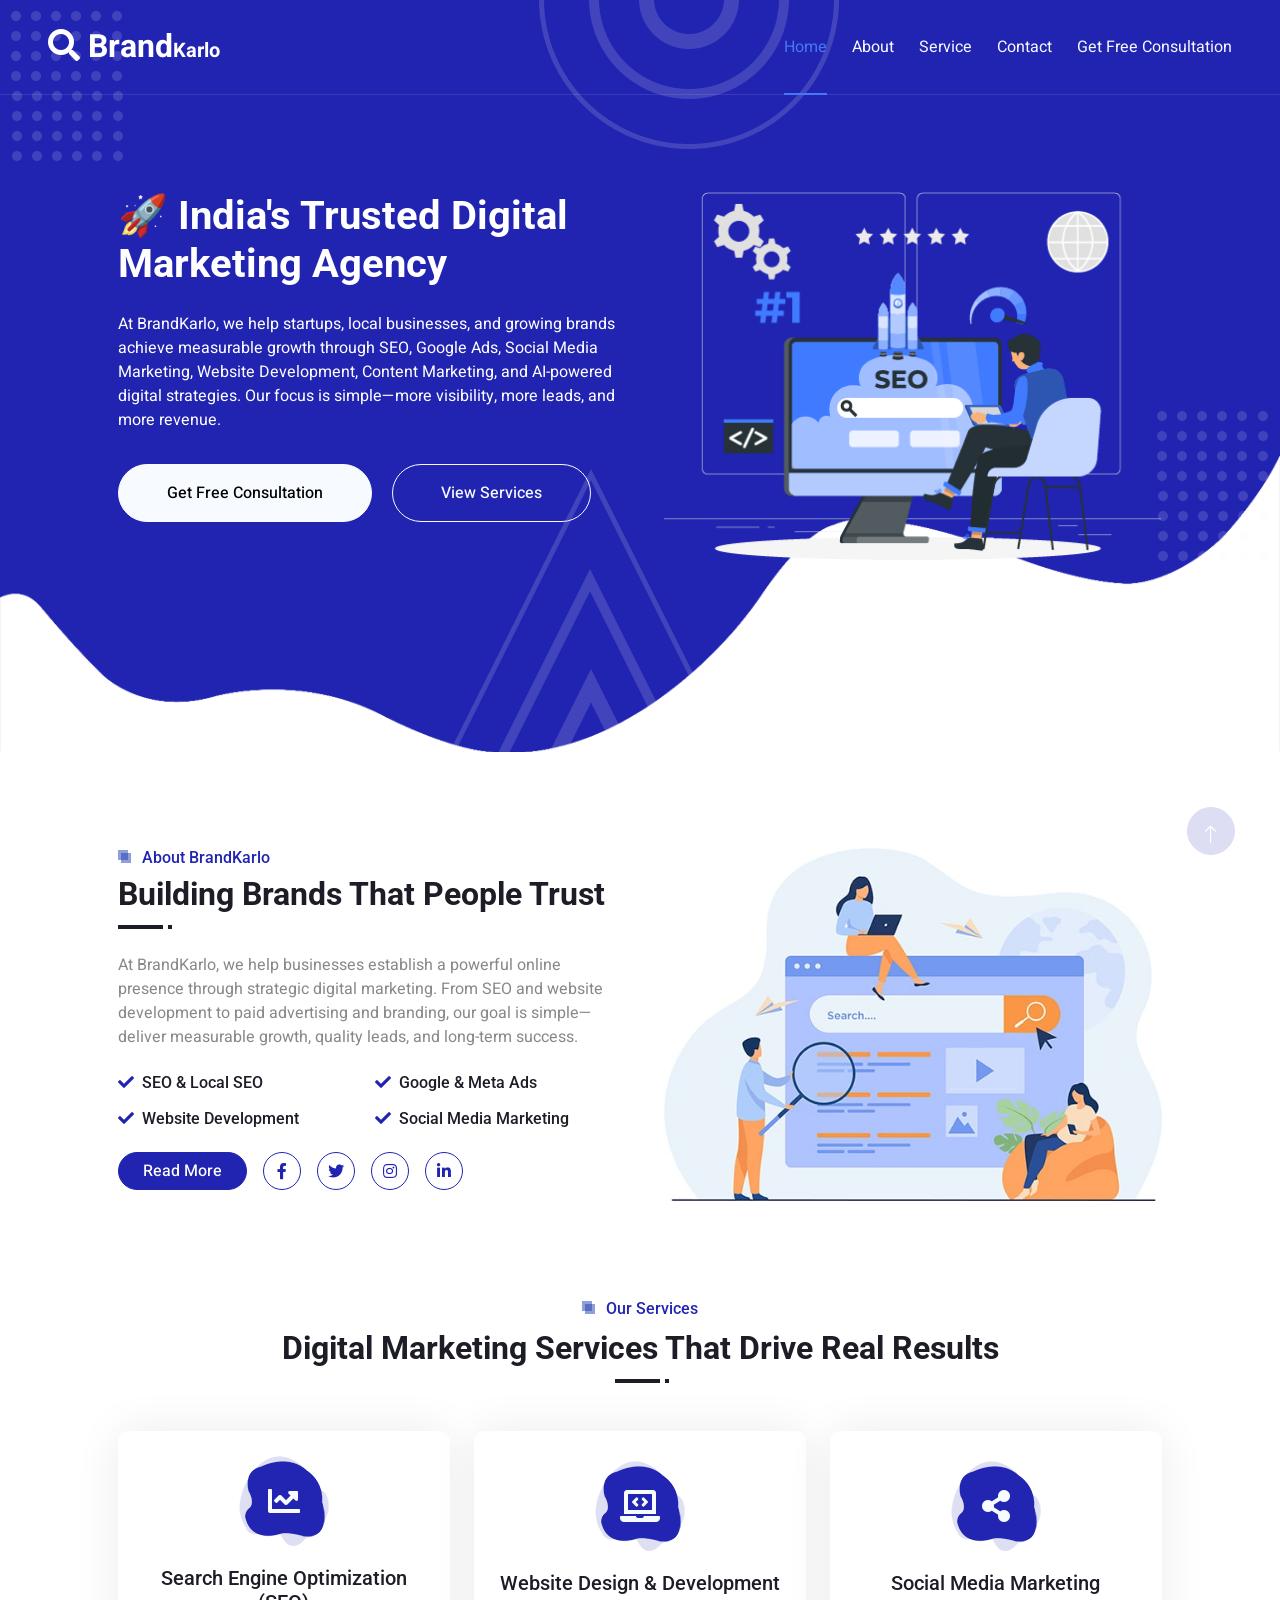
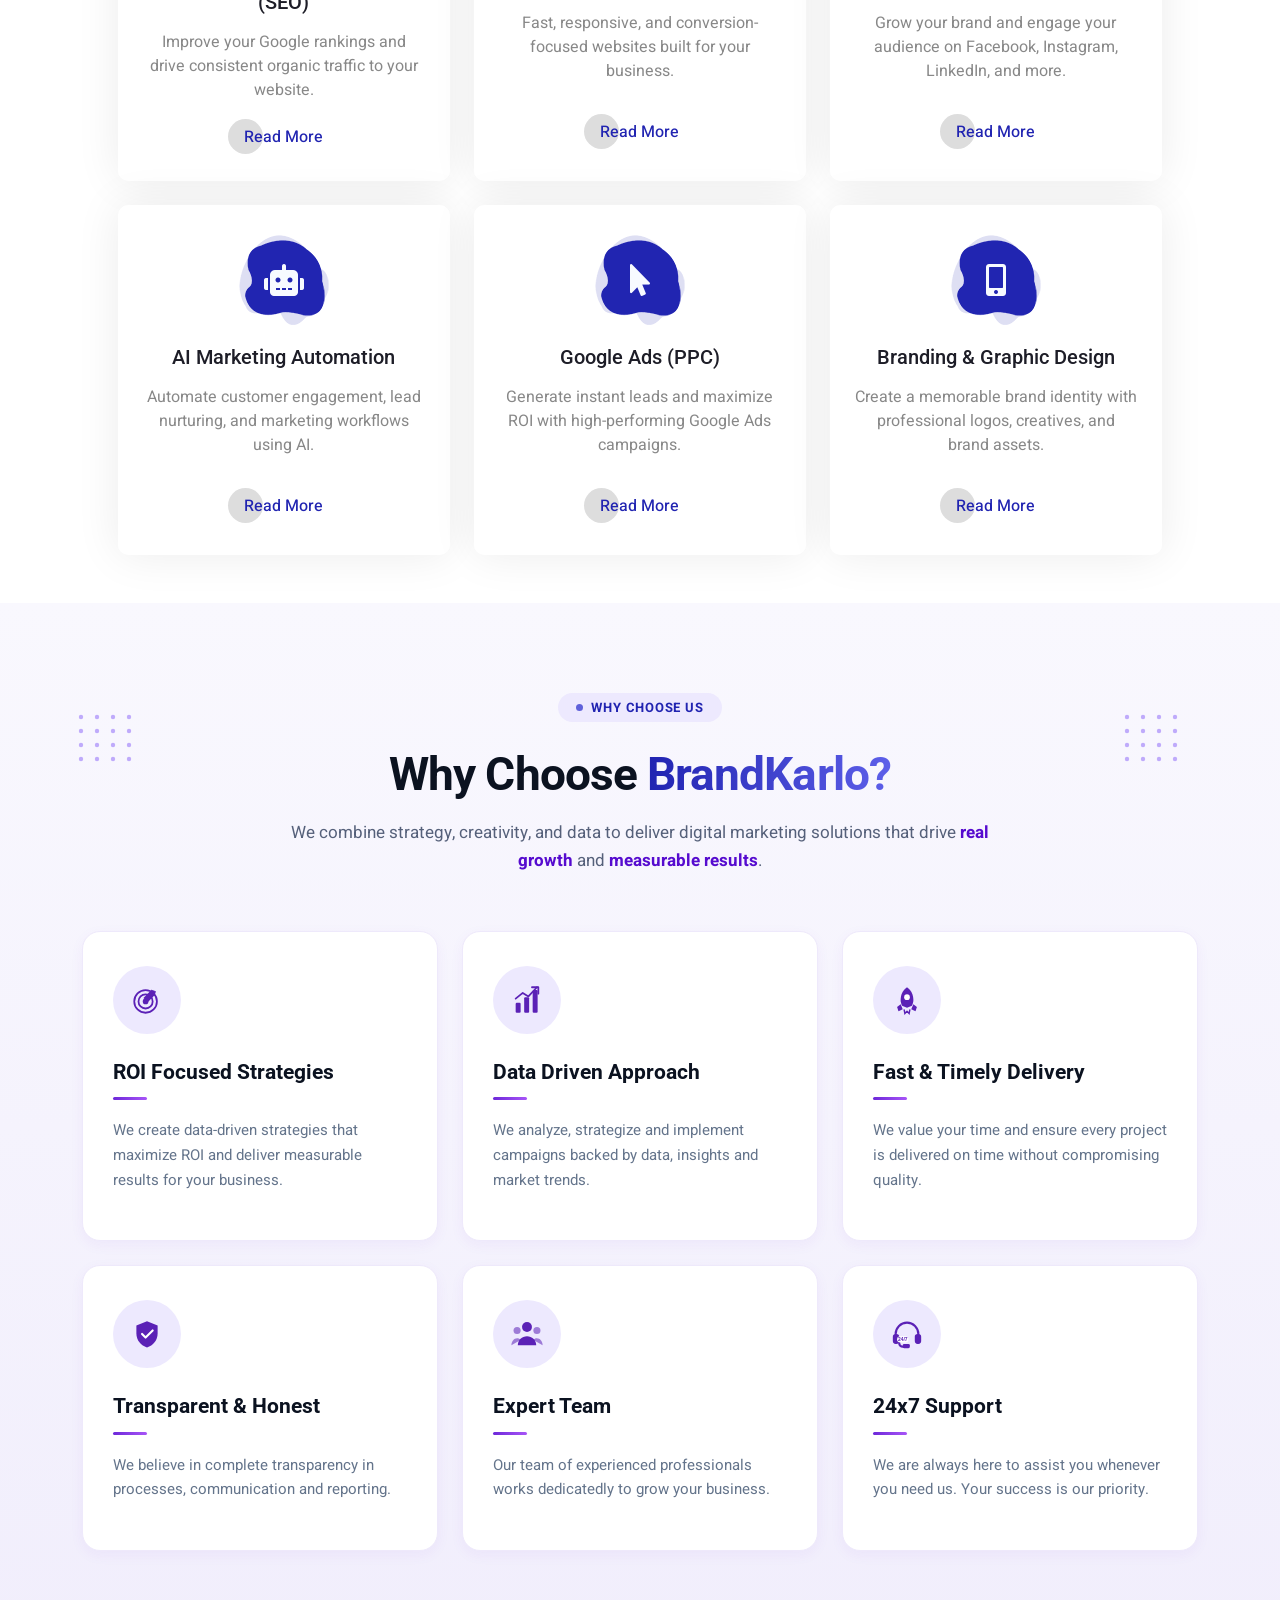
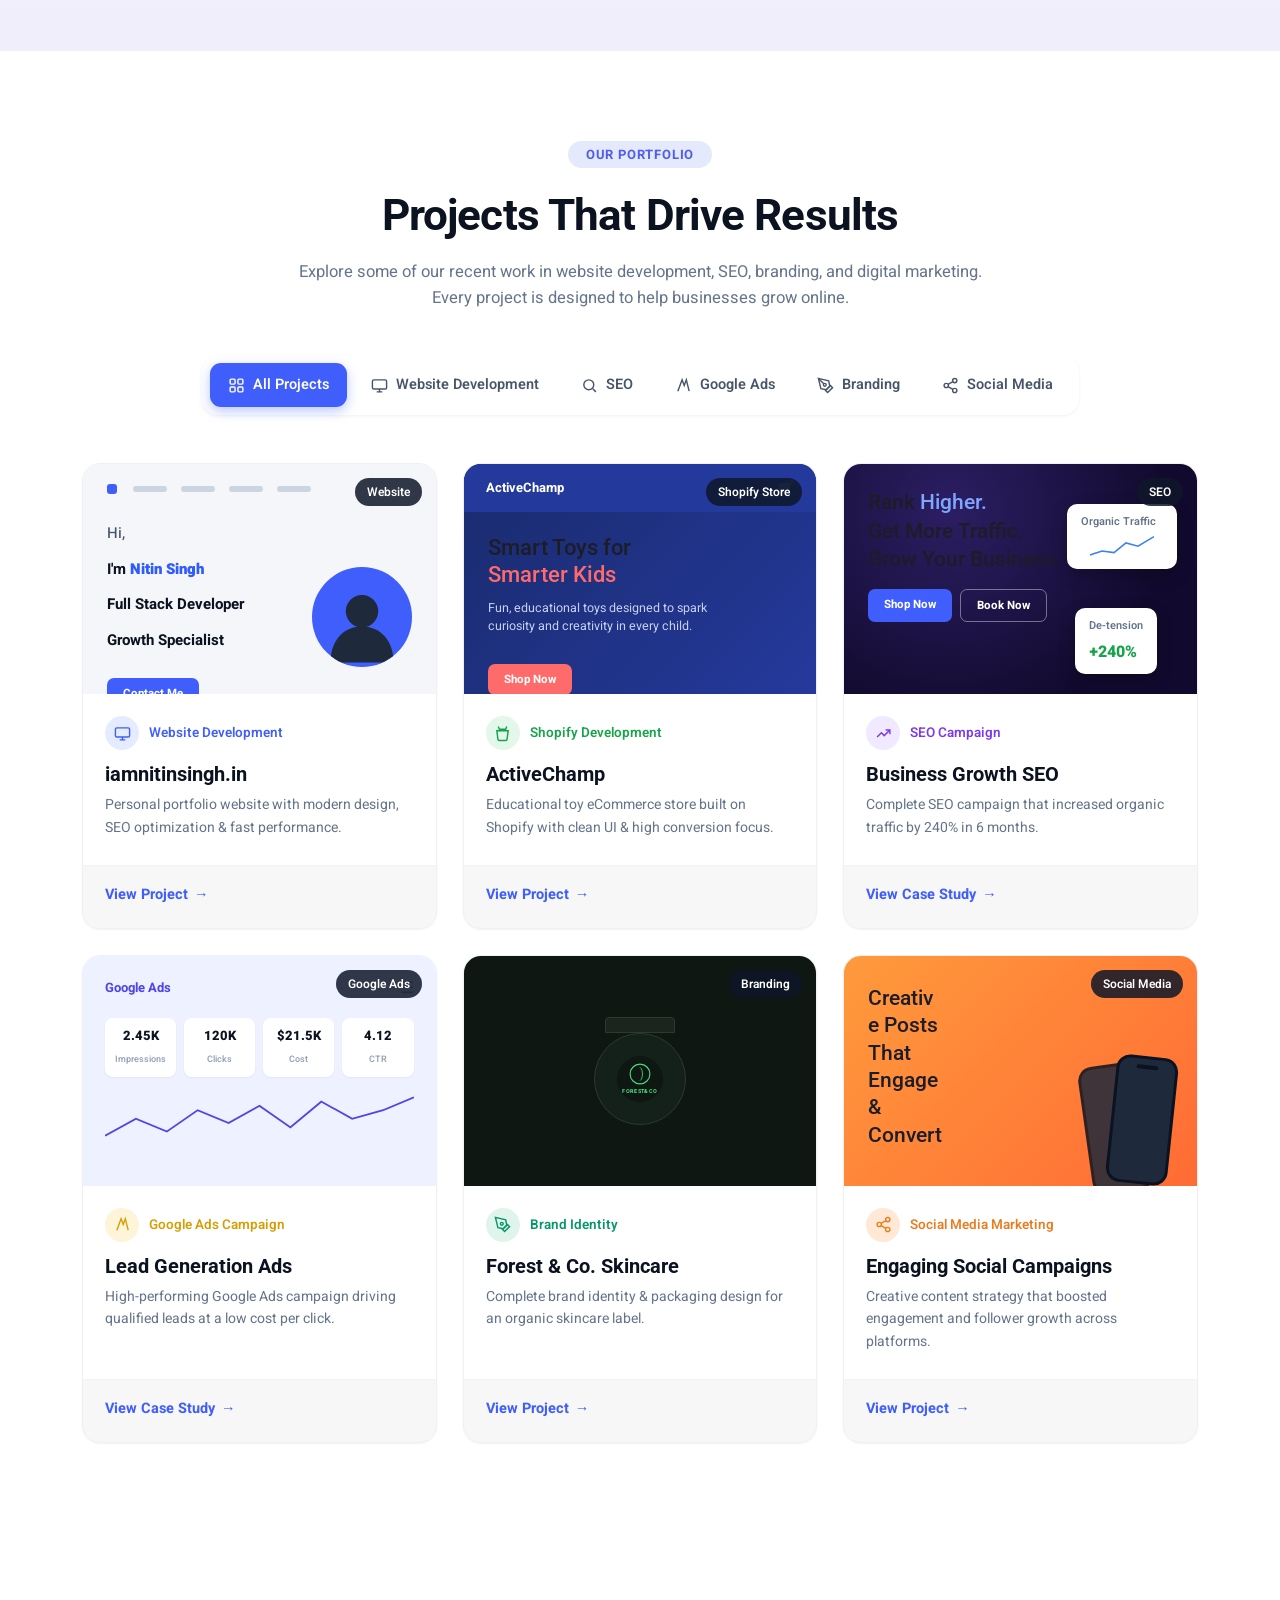
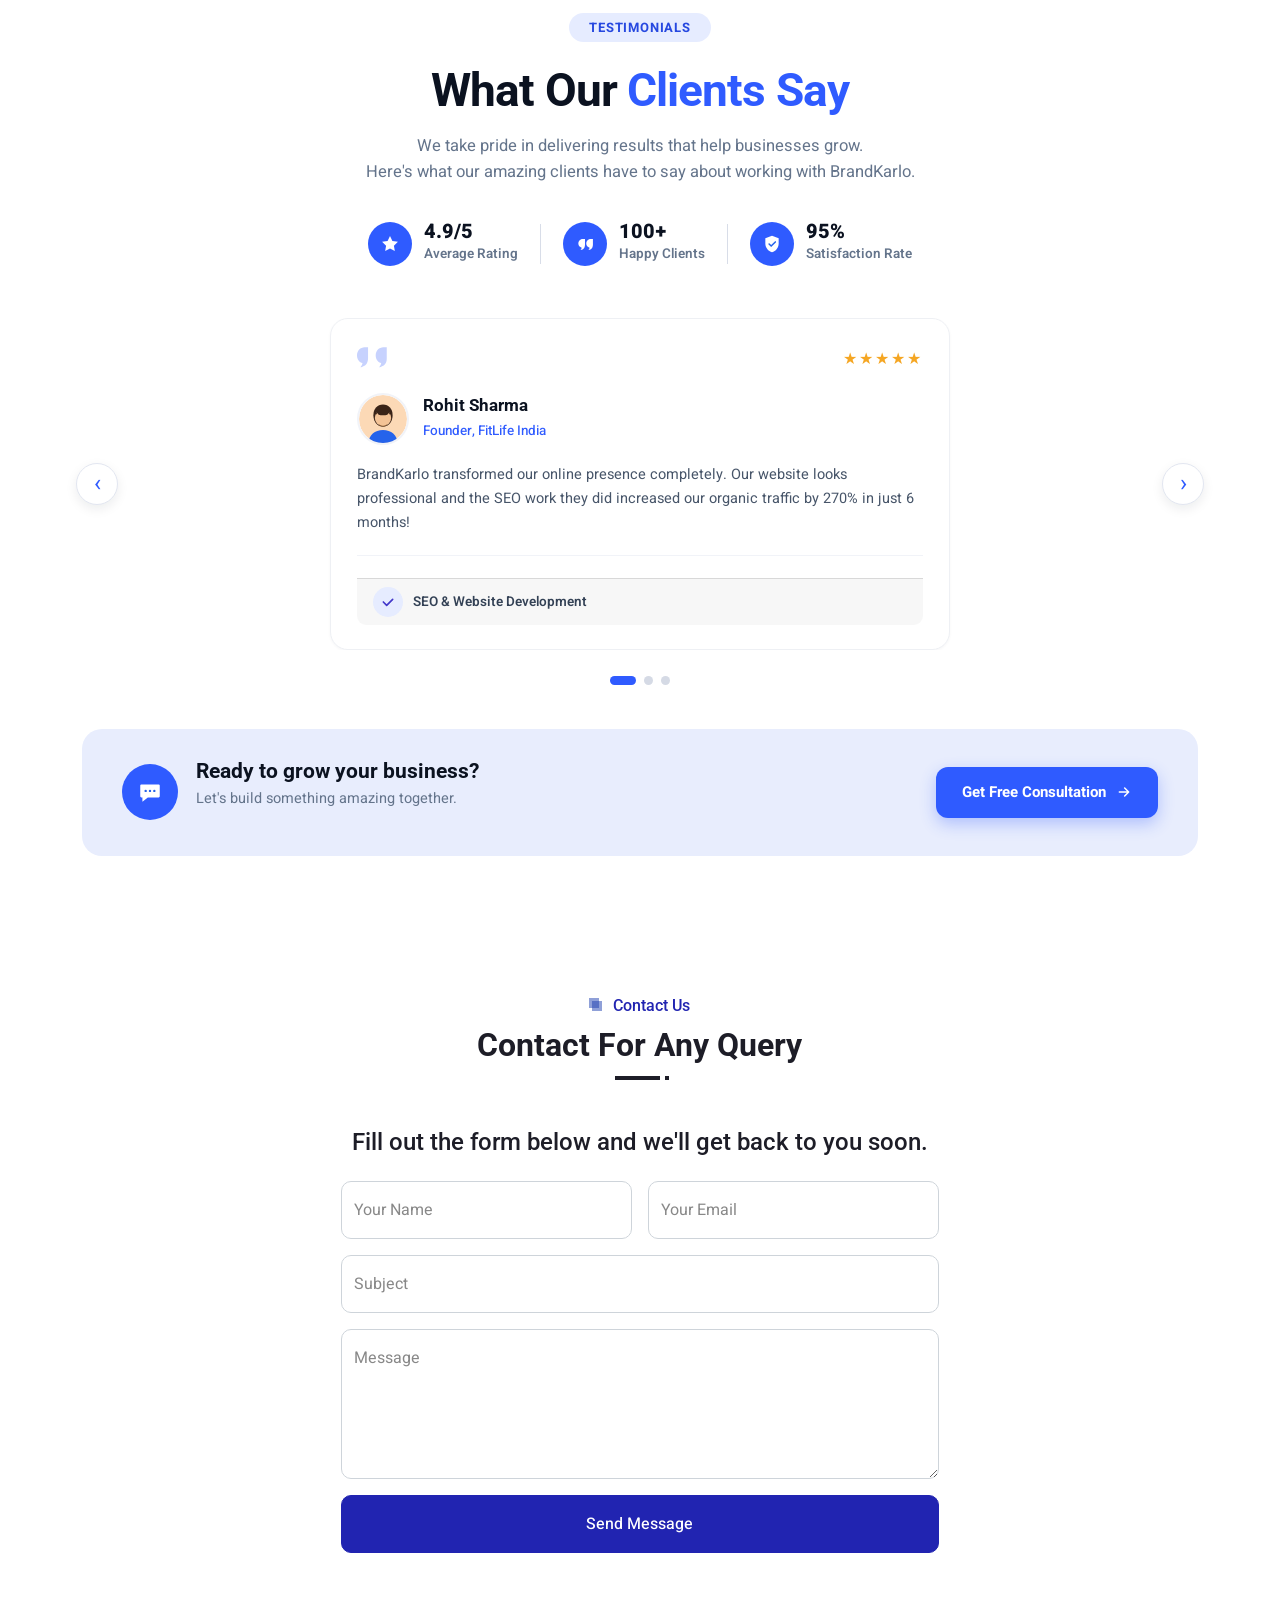
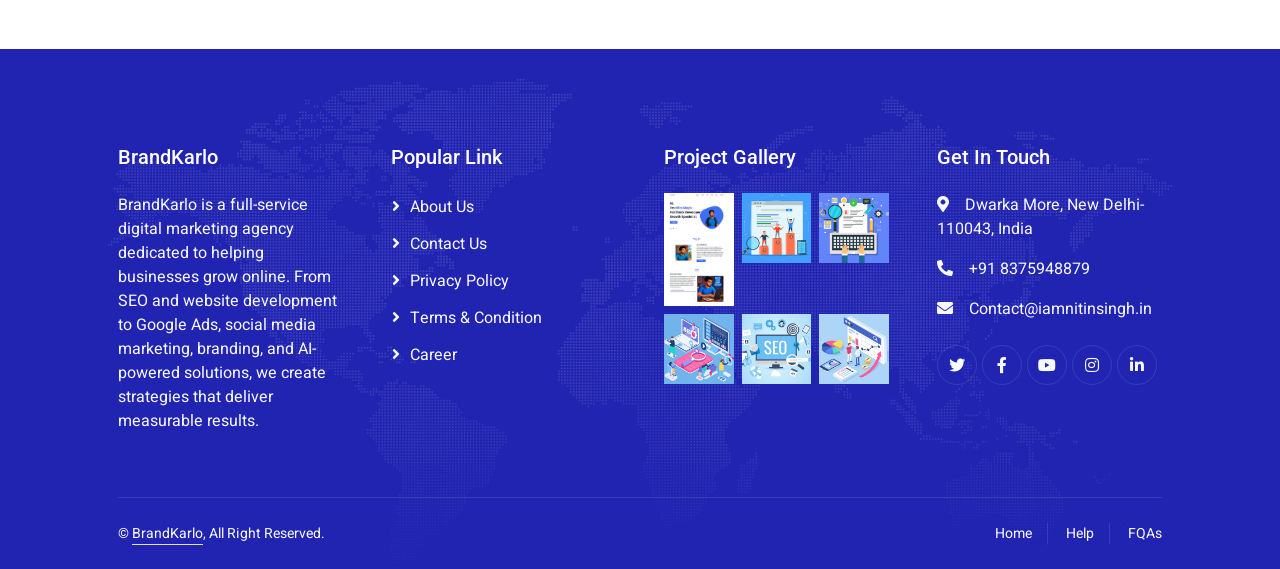
==== index.html @ 97c5e091 "seo or bugs fix" ====
<!DOCTYPE html>
<html lang="en">

<head>
    <meta charset="utf-8">
    <title>BrandKarlo | Digital Marketing Agency in India – SEO, Ads & Web Design</title>
    <meta content="width=device-width, initial-scale=1.0" name="viewport">
    <meta name="keywords" content="digital marketing agency India, SEO services, Google Ads agency, social media marketing, website development, BrandKarlo">
    <meta name="description" content="BrandKarlo is India's trusted digital marketing agency helping startups & brands grow with SEO, Google Ads, social media marketing, web development and AI-driven strategies.">
    <meta name="robots" content="index, follow">
    <meta name="author" content="BrandKarlo">
    <link rel="canonical" href="https://brandkarlo.vercel.app/">

    <!-- Open Graph / Facebook -->
    <meta property="og:type" content="website">
    <meta property="og:url" content="https://brandkarlo.vercel.app/">
    <meta property="og:title" content="BrandKarlo | Digital Marketing Agency in India – SEO, Ads & Web Design">
    <meta property="og:description" content="BrandKarlo is India's trusted digital marketing agency helping startups & brands grow with SEO, Google Ads, social media marketing, web development and AI-driven strategies.">
    <meta property="og:image" content="https://brandkarlo.vercel.app/img/hero.png">
    <meta property="og:site_name" content="BrandKarlo">

    <!-- Twitter -->
    <meta name="twitter:card" content="summary_large_image">
    <meta name="twitter:url" content="https://brandkarlo.vercel.app/">
    <meta name="twitter:title" content="BrandKarlo | Digital Marketing Agency in India – SEO, Ads & Web Design">
    <meta name="twitter:description" content="BrandKarlo is India's trusted digital marketing agency helping startups & brands grow with SEO, Google Ads, social media marketing, web development and AI-driven strategies.">
    <meta name="twitter:image" content="https://brandkarlo.vercel.app/img/hero.png">

    <!-- Favicon -->
    <link href="img/favicon.ico" rel="icon">

    <!-- Google Web Fonts -->
    <link rel="preconnect" href="https://fonts.googleapis.com">
    <link rel="preconnect" href="https://fonts.gstatic.com" crossorigin>
    <link href="https://fonts.googleapis.com/css2?family=Heebo:wght@400;500&family=Roboto:wght@400;500;700&display=swap" rel="stylesheet"> 

    <!-- Icon Font Stylesheet -->
    <link href="https://cdnjs.cloudflare.com/ajax/libs/font-awesome/5.10.0/css/all.min.css" rel="stylesheet">
    <link href="https://cdn.jsdelivr.net/npm/bootstrap-icons@1.4.1/font/bootstrap-icons.css" rel="stylesheet">

    <!-- Libraries Stylesheet -->
    <link href="lib/animate/animate.min.css" rel="stylesheet">

    <!-- Customized Bootstrap Stylesheet -->
    <link href="css/bootstrap.min.css" rel="stylesheet">

    <!-- Template Stylesheet -->
    <link href="css/style.css" rel="stylesheet">

    <!-- Structured Data -->
    <script type="application/ld+json">
    {
      "@context": "https://schema.org",
      "@type": "MarketingAgency",
      "name": "BrandKarlo",
      "url": "https://brandkarlo.vercel.app/",
      "image": "https://brandkarlo.vercel.app/img/hero.png",
      "description": "BrandKarlo is India's trusted digital marketing agency helping startups, local businesses and growing brands achieve measurable growth through SEO, Google Ads, social media marketing and website development.",
      "address": {
        "@type": "PostalAddress",
        "streetAddress": "Dwarka More",
        "addressLocality": "New Delhi",
        "postalCode": "110043",
        "addressCountry": "IN"
      },
      "telephone": "+91-8375948879",
      "email": "Contact@iamnitinsingh.in",
      "sameAs": []
    }
    </script>
</head>

<body>
    <div class="container-fluid bg-white p-0">
        <!-- Spinner Start -->
        <div id="spinner" class="show bg-white position-fixed translate-middle w-100 vh-100 top-50 start-50 d-flex align-items-center justify-content-center">
            <div class="spinner-grow text-primary" style="width: 3rem; height: 3rem;" role="status">
                <span class="sr-only">Loading...</span>
            </div>
        </div>
        <!-- Spinner End -->


        <!-- Navbar & Hero Start -->
        <div class="container-fluid position-relative p-0">
            <nav class="navbar navbar-expand-lg navbar-light px-4 px-lg-5 py-3 py-lg-0">
                <a href="index.html" class="navbar-brand p-0">
                    <p class="navbar-logo m-0"><i class="fa fa-search me-2" aria-hidden="true"></i>Brand<span class="fs-5">Karlo</span></p>
                    <!-- <img src="img/logo.png" alt="Logo"> -->
                </a>
                <button class="navbar-toggler" type="button" data-bs-toggle="collapse" data-bs-target="#navbarCollapse">
                    <span class="fa fa-bars"></span>
                </button>
                <div class="collapse navbar-collapse" id="navbarCollapse">
                    <div class="navbar-nav ms-auto py-0">
                        <a href="index.html" class="nav-item nav-link active">Home</a>
                        <a href="about.html" class="nav-item nav-link">About</a>
                        <a href="service.html" class="nav-item nav-link">Service</a>
                        <!-- <a href="project.html" class="nav-item nav-link">Project</a> -->
                        <a href="contact.html" class="nav-item nav-link">Contact</a>
                        <a href="Get-Free-Consultation.html" class="nav-item nav-link">Get Free Consultation</a>
                    </div>
                    </div>
            </nav>

            <div class="container-fluid py-5 bg-primary hero-header mb-5">
                <div class="container my-5 py-5 px-lg-5">
                    <div class="row g-5 py-5">
                        <div class="col-lg-6 text-center text-lg-start">
                            <h1 class="text-white mb-4 animated zoomIn">🚀 India's Trusted Digital Marketing Agency</h1>
                            <p class="text-white pb-3 animated zoomIn">At BrandKarlo, we help startups, local businesses, and growing brands achieve measurable growth through SEO, Google Ads, Social Media Marketing, Website Development, Content Marketing, and AI-powered digital strategies. Our focus is simple—more visibility, more leads, and more revenue.</p>
                            <a href="/Get-Free-Consultation.html" class="btn btn-light py-sm-3 px-sm-5 rounded-pill me-3 animated slideInLeft">Get Free Consultation</a>
                            <a href="service.html" class="btn btn-outline-light py-sm-3 px-sm-5 rounded-pill animated slideInRight">View Services</a>
                        </div>
                        <div class="col-lg-6 text-center text-lg-start">
                            <img class="img-fluid" src="img/hero.png" alt="BrandKarlo digital marketing dashboard illustration">
                        </div>
                    </div>
                </div>
            </div>
        </div>
        <!-- Navbar & Hero End -->


        <!-- About Start -->
        <div class="container-fluid py-5">
            <div class="container px-lg-5">
                <div class="row g-5">
                    <div class="col-lg-6 wow fadeInUp" data-wow-delay="0.1s">
                        <div class="section-title position-relative mb-4 pb-2">
                            <h6 class="position-relative text-primary ps-4">About BrandKarlo</h6>
                            <h2 class="mt-2">Building Brands That People Trust</h2>
                        </div>
                        <p class="mb-4">At BrandKarlo, we help businesses establish a powerful online presence through strategic digital marketing. From SEO and website development to paid advertising and branding, our goal is simple—deliver measurable growth, quality leads, and long-term success.</p>
                        <div class="row g-3">
                            <div class="col-sm-6">
                                <h6 class="mb-3"><i class="fa fa-check text-primary me-2"></i>SEO & Local SEO</h6>
                                <h6 class="mb-0"><i class="fa fa-check text-primary me-2"></i>Website Development</h6>
                            </div>
                            <div class="col-sm-6">
                                <h6 class="mb-3"><i class="fa fa-check text-primary me-2"></i>Google & Meta Ads</h6>
                                <h6 class="mb-0"><i class="fa fa-check text-primary me-2"></i>Social Media Marketing</h6>
                            </div>
                        </div>
                        <div class="d-flex align-items-center mt-4">
                            <a class="btn btn-primary rounded-pill px-4 me-3" href="./about.html">Read More</a>
                            <a class="btn btn-outline-primary btn-square me-3" href="#"><i class="fab fa-facebook-f"></i></a>
                            <a class="btn btn-outline-primary btn-square me-3" href="#"><i class="fab fa-twitter"></i></a>
                            <a class="btn btn-outline-primary btn-square me-3" href="#"><i class="fab fa-instagram"></i></a>
                            <a class="btn btn-outline-primary btn-square" href="#"><i class="fab fa-linkedin-in"></i></a>
                        </div>
                    </div>
                    <div class="col-lg-6">
                        <img class="img-fluid wow zoomIn" data-wow-delay="0.5s" src="img/about.jpg" alt="BrandKarlo team working on a digital marketing strategy">
                    </div>
                </div>
            </div>
        </div>
        <!-- About End -->


        <!-- Service Start -->
        <div class="container-fluid py-5">
            <div class="container px-lg-5">
                <div class="section-title position-relative text-center mb-5 pb-2 wow fadeInUp" data-wow-delay="0.1s">
                    <h6 class="position-relative d-inline text-primary ps-4">Our Services</h6>
                    <h2 class="mt-2">Digital Marketing Services That Drive Real Results</h2>
                </div>
                <div class="row g-4">
                    <div class="col-lg-4 col-md-6 wow zoomIn" data-wow-delay="0.1s">
                        <div class="service-item d-flex flex-column justify-content-center text-center rounded">
                            <div class="service-icon flex-shrink-0">
                                <i class="fa fa-chart-line fa-2x"></i>
                            </div>
                            <h5 class="mb-3">Search Engine Optimization (SEO)</h5>
                            <p>Improve your Google rankings and drive consistent organic traffic to your website.</p>
                            <a class="btn px-3 mt-auto mx-auto" href="service.html">Read More</a>
                        </div>
                    </div>
                    <div class="col-lg-4 col-md-6 wow zoomIn" data-wow-delay="0.3s">
                        <div class="service-item d-flex flex-column justify-content-center text-center rounded">
                            <div class="service-icon flex-shrink-0">
                                <i class="fa fa-laptop-code fa-2x"></i>
                            </div>
                            <h5 class="mb-3">Website Design & Development</h5>
                            <p>Fast, responsive, and conversion-focused websites built for your business.</p>
                            <a class="btn px-3 mt-auto mx-auto" href="service.html">Read More</a>
                        </div>
                    </div>
                    <div class="col-lg-4 col-md-6 wow zoomIn" data-wow-delay="0.6s">
                        <div class="service-item d-flex flex-column justify-content-center text-center rounded">
                            <div class="service-icon flex-shrink-0">
                                <i class="fa fa-share-alt fa-2x"></i>
                            </div>
                            <h5 class="mb-3">Social Media Marketing</h5>
                            <p>Grow your brand and engage your audience on Facebook, Instagram, LinkedIn, and more.</p>
                            <a class="btn px-3 mt-auto mx-auto" href="service.html">Read More</a>
                        </div>
                    </div>
                    <div class="col-lg-4 col-md-6 wow zoomIn" data-wow-delay="0.1s">
                        <div class="service-item d-flex flex-column justify-content-center text-center rounded">
                            <div class="service-icon flex-shrink-0">
                                <i class="fas fa-robot fa-2x"></i>
                            </div>
                            <h5 class="mb-3">AI Marketing Automation</h5>
                            <p>Automate customer engagement, lead nurturing, and marketing workflows using AI.</p>
                            <a class="btn px-3 mt-auto mx-auto" href="service.html">Read More</a>
                        </div>
                    </div>
                    <div class="col-lg-4 col-md-6 wow zoomIn" data-wow-delay="0.3s">
                        <div class="service-item d-flex flex-column justify-content-center text-center rounded">
                            <div class="service-icon flex-shrink-0">
                                <i class="fa fa-mouse-pointer fa-2x"></i>
                            </div>
                            <h5 class="mb-3">Google Ads (PPC)</h5>
                            <p>Generate instant leads and maximize ROI with high-performing Google Ads campaigns.</p>
                            <a class="btn px-3 mt-auto mx-auto" href="service.html">Read More</a>
                        </div>
                    </div>
                    <div class="col-lg-4 col-md-6 wow zoomIn" data-wow-delay="0.6s">
                        <div class="service-item d-flex flex-column justify-content-center text-center rounded">
                            <div class="service-icon flex-shrink-0">
                                <i class="fa fa-mobile-alt fa-2x"></i>
                            </div>
                            <h5 class="mb-3">Branding & Graphic Design</h5>
                            <p>Create a memorable brand identity with professional logos, creatives, and brand assets.</p>
                            <a class="btn px-3 mt-auto mx-auto" href="service.html">Read More</a>
                        </div>
                    </div>
                </div>
            </div>
        </div>
        <!-- Service End -->






        <!-- Start Why -->
         
<section class="why-choose">

  <!-- decorative dot grids -->
  <div class="dots dots-left">
    <svg viewBox="0 0 80 60" width="80" height="60">
      <g fill="#a78bfa">
        <circle cx="4" cy="4" r="2.2"/><circle cx="20" cy="4" r="2.2"/><circle cx="36" cy="4" r="2.2"/><circle cx="52" cy="4" r="2.2"/>
        <circle cx="4" cy="18" r="2.2"/><circle cx="20" cy="18" r="2.2"/><circle cx="36" cy="18" r="2.2"/><circle cx="52" cy="18" r="2.2"/>
        <circle cx="4" cy="32" r="2.2"/><circle cx="20" cy="32" r="2.2"/><circle cx="36" cy="32" r="2.2"/><circle cx="52" cy="32" r="2.2"/>
        <circle cx="4" cy="46" r="2.2"/><circle cx="20" cy="46" r="2.2"/><circle cx="36" cy="46" r="2.2"/><circle cx="52" cy="46" r="2.2"/>
      </g>
    </svg>
  </div>
  <div class="dots dots-right">
    <svg viewBox="0 0 80 60" width="80" height="60">
      <g fill="#a78bfa">
        <circle cx="4" cy="4" r="2.2"/><circle cx="20" cy="4" r="2.2"/><circle cx="36" cy="4" r="2.2"/><circle cx="52" cy="4" r="2.2"/>
        <circle cx="4" cy="18" r="2.2"/><circle cx="20" cy="18" r="2.2"/><circle cx="36" cy="18" r="2.2"/><circle cx="52" cy="18" r="2.2"/>
        <circle cx="4" cy="32" r="2.2"/><circle cx="20" cy="32" r="2.2"/><circle cx="36" cy="32" r="2.2"/><circle cx="52" cy="32" r="2.2"/>
        <circle cx="4" cy="46" r="2.2"/><circle cx="20" cy="46" r="2.2"/><circle cx="36" cy="46" r="2.2"/><circle cx="52" cy="46" r="2.2"/>
      </g>
    </svg>
  </div>

  <div class="container">

    <!-- Header -->
    <div class="section-header">
      <span class="badge"><span class="badge-dot"></span>WHY CHOOSE US</span>
      <h2 class="title">Why Choose <span class="gradient-text">BrandKarlo?</span></h2>
      <p class="subtitle">
        We combine strategy, creativity, and data to deliver digital marketing
        solutions that drive <b>real growth</b> and <b>measurable results</b>.
      </p>
    </div>

    <!-- Cards Grid -->
    <div class="cards-grid">

      <div class="feature-card">
        <div class="icon-circle">
          <img src="img/roi-target.svg" alt="ROI focused strategies icon">
        </div>
        <h3 class="card-title">ROI Focused Strategies</h3>
        <span class="underline"></span>
        <p class="card-desc">We create data-driven strategies that maximize ROI and deliver measurable results for your business.</p>
      </div>

      <div class="feature-card">
        <div class="icon-circle">
          <img src="img/data-chart.svg" alt="Data driven approach icon">
        </div>
        <h3 class="card-title">Data Driven Approach</h3>
        <span class="underline"></span>
        <p class="card-desc">We analyze, strategize and implement campaigns backed by data, insights and market trends.</p>
      </div>

      <div class="feature-card">
        <div class="icon-circle">
          <img src="img/rocket.svg" alt="Fast and timely delivery icon">
        </div>
        <h3 class="card-title">Fast &amp; Timely Delivery</h3>
        <span class="underline"></span>
        <p class="card-desc">We value your time and ensure every project is delivered on time without compromising quality.</p>
      </div>

      <div class="feature-card">
        <div class="icon-circle">
          <img src="img/shield-check.svg" alt="Transparent and honest icon">
        </div>
        <h3 class="card-title">Transparent &amp; Honest</h3>
        <span class="underline"></span>
        <p class="card-desc">We believe in complete transparency in processes, communication and reporting.</p>
      </div>

      <div class="feature-card">
        <div class="icon-circle">
          <img src="img/expert-team.svg" alt="Expert team icon">
        </div>
        <h3 class="card-title">Expert Team</h3>
        <span class="underline"></span>
        <p class="card-desc">Our team of experienced professionals works dedicatedly to grow your business.</p>
      </div>

      <div class="feature-card">
        <div class="icon-circle">
          <img src="img/support-headset.svg" alt="24x7 support icon">
        </div>
        <h3 class="card-title">24x7 Support</h3>
        <span class="underline"></span>
        <p class="card-desc">We are always here to assist you whenever you need us. Your success is our priority.</p>
      </div>

    </div>

  </div>
</section>

        <!-- end why -->






        <!-- portfolio  -->
         
        
<section class="portfolio">
  <div class="container">

    <!-- Header -->
    <div class="portfolio-header">
      <span class="badge">OUR PORTFOLIO</span>
      <h2 class="title">Projects That Drive Results</h2>
      <p class="subtitle">
        Explore some of our recent work in website development, SEO, branding,
        and digital marketing. Every project is designed to help businesses grow online.
      </p>
    </div>

    <!-- Filter Tabs -->
    <div class="filters">
      <button class="filter-btn active" data-filter="all">
        <img class="icon" src="img/filter-all.svg" alt="All Projects icon">
        All Projects
      </button>
      <button class="filter-btn" data-filter="website">
        <img class="icon" src="img/filter-website.svg" alt="Website Development icon">
        Website Development
      </button>
      <button class="filter-btn" data-filter="seo">
        <img class="icon" src="img/filter-seo.svg" alt="SEO icon">
        SEO
      </button>
      <button class="filter-btn" data-filter="ads">
        <img class="icon" src="img/filter-ads.svg" alt="Google Ads icon">
        Google Ads
      </button>
      <button class="filter-btn" data-filter="branding">
        <img class="icon" src="img/filter-branding.svg" alt="Branding icon">
        Branding
      </button>
      <button class="filter-btn" data-filter="social">
        <img class="icon" src="img/filter-social.svg" alt="Social Media icon">
        Social Media
      </button>
    </div>

    <!-- Projects Grid -->
    <div class="projects-grid">

      <!-- Card 1: Website -->
      <article class="card" data-category="website">
        <div class="card-preview preview-website">
          <span class="tag">Website</span>
          <div class="mock-nav">
            <span class="mock-dot"></span>
            <div class="mock-links">
              <span></span><span></span><span></span><span></span>
            </div>
          </div>
          <div class="mock-body">
            <div class="mock-text">
              <p class="hi">Hi,</p>
              <p>I'm <b class="accent-blue">Nitin Singh</b></p>
              <p>Full Stack Developer</p>
              <p>Growth Specialist</p>
              <span class="mock-cta">Contact Me</span>
            </div>
            <div class="mock-avatar">
              <div class="avatar-circle">
                <img src="img/avatar-illustration.svg" alt="Nitin Singh avatar">
              </div>
            </div>
          </div>
        </div>
        <div class="card-body">
          <div class="card-meta">
            <span class="meta-icon meta-blue">
              <img src="img/meta-website.svg" alt="Website icon">
            </span>
            <span class="meta-label meta-label-blue">Website Development</span>
          </div>
          <h3 class="card-title">iamnitinsingh.in</h3>
          <p class="card-desc">Personal portfolio website with modern design, SEO optimization &amp; fast performance.</p>
        </div>
        <div class="card-footer">
          <a href="#" class="view-link">View Project <span class="arrow">→</span></a>
        </div>
      </article>

      <!-- Card 2: Shopify -->
      <article class="card" data-category="website">
        <div class="card-preview preview-shopify">
          <span class="tag">Shopify Store</span>
          <div class="mock-topbar">
            <span class="mock-topbar-title">ActiveChamp</span>
            <span class="mock-cart">🛒</span>
          </div>
          <div class="mock-shop-body">
            <h4>Smart Toys for<br><span class="accent-red">Smarter Kids</span></h4>
            <p>Fun, educational toys designed to spark curiosity and creativity in every child.</p>
            <span class="mock-cta shop-cta">Shop Now</span>
          </div>
        </div>
        <div class="card-body">
          <div class="card-meta">
            <span class="meta-icon meta-green">
              <img src="img/meta-shopify.svg" alt="Shopify icon">
            </span>
            <span class="meta-label meta-label-green">Shopify Development</span>
          </div>
          <h3 class="card-title">ActiveChamp</h3>
          <p class="card-desc">Educational toy eCommerce store built on Shopify with clean UI &amp; high conversion focus.</p>
        </div>
        <div class="card-footer">
          <a href="#" class="view-link">View Project <span class="arrow">→</span></a>
        </div>
      </article>

      <!-- Card 3: SEO -->
      <article class="card" data-category="seo">
        <div class="card-preview preview-seo">
          <span class="tag">SEO</span>
          <div class="mock-seo-body">
            <h4>Rank <span class="accent-blue-light">Higher.</span><br>Get More Traffic.<br>Grow Your Business.</h4>
            <div class="mock-btn-row">
              <span class="mock-cta seo-cta">Shop Now</span>
              <span class="mock-cta-outline">Book Now</span>
            </div>
          </div>
          <div class="seo-card-stat stat-top">
            <span class="stat-label">Organic Traffic</span>
            <img class="mini-chart" src="img/mini-chart.svg" alt="Organic traffic mini chart">
          </div>
          <div class="seo-card-stat stat-bottom">
            <span class="stat-label">De-tension</span>
            <span class="stat-value">+240%</span>
          </div>
        </div>
        <div class="card-body">
          <div class="card-meta">
            <span class="meta-icon meta-purple">
              <img src="img/meta-seo.svg" alt="SEO icon">
            </span>
            <span class="meta-label meta-label-purple">SEO Campaign</span>
          </div>
          <h3 class="card-title">Business Growth SEO</h3>
          <p class="card-desc">Complete SEO campaign that increased organic traffic by 240% in 6 months.</p>
        </div>
        <div class="card-footer">
          <a href="#" class="view-link">View Case Study <span class="arrow">→</span></a>
        </div>
      </article>

      <!-- Card 4: Google Ads -->
      <article class="card" data-category="ads">
        <div class="card-preview preview-ads">
          <span class="tag">Google Ads</span>
          <div class="mock-ads-header">
            <span class="ads-logo">Google Ads</span>
            <span class="ads-menu">☰</span>
          </div>
          <div class="mock-ads-stats">
            <div class="ads-stat"><span class="ads-num">2.45K</span><span class="ads-lbl">Impressions</span></div>
            <div class="ads-stat"><span class="ads-num">120K</span><span class="ads-lbl">Clicks</span></div>
            <div class="ads-stat"><span class="ads-num">$21.5K</span><span class="ads-lbl">Cost</span></div>
            <div class="ads-stat"><span class="ads-num">4.12</span><span class="ads-lbl">CTR</span></div>
          </div>
          <img class="ads-chart" src="img/ads-chart.svg" alt="Google Ads performance chart">
        </div>
        <div class="card-body">
          <div class="card-meta">
            <span class="meta-icon meta-yellow">
              <img src="img/meta-ads.svg" alt="Google Ads icon">
            </span>
            <span class="meta-label meta-label-yellow">Google Ads Campaign</span>
          </div>
          <h3 class="card-title">Lead Generation Ads</h3>
          <p class="card-desc">High-performing Google Ads campaign driving qualified leads at a low cost per click.</p>
        </div>
        <div class="card-footer">
          <a href="#" class="view-link">View Case Study <span class="arrow">→</span></a>
        </div>
      </article>

      <!-- Card 5: Branding -->
      <article class="card" data-category="branding">
        <div class="card-preview preview-branding">
          <span class="tag">Branding</span>
          <div class="mock-jar">
            <div class="jar-lid"></div>
            <div class="jar-body">
              <div class="jar-label">
                <img src="img/jar-icon.svg" alt="Forest & Co logo mark">
                <span>FOREST&amp;CO</span>
              </div>
            </div>
          </div>
        </div>
        <div class="card-body">
          <div class="card-meta">
            <span class="meta-icon meta-emerald">
              <img src="img/meta-branding.svg" alt="Branding icon">
            </span>
            <span class="meta-label meta-label-emerald">Brand Identity</span>
          </div>
          <h3 class="card-title">Forest &amp; Co. Skincare</h3>
          <p class="card-desc">Complete brand identity &amp; packaging design for an organic skincare label.</p>
        </div>
        <div class="card-footer">
          <a href="#" class="view-link">View Project <span class="arrow">→</span></a>
        </div>
      </article>

      <!-- Card 6: Social Media -->
      <article class="card" data-category="social">
        <div class="card-preview preview-social">
          <span class="tag">Social Media</span>
          <div class="mock-social-text">
            <h4>Creative Posts<br>That Engage &amp;<br>Convert</h4>
          </div>
          <div class="phone-stack">
            <div class="phone phone-back"></div>
            <div class="phone phone-front">
              <div class="phone-notch"></div>
            </div>
          </div>
        </div>
        <div class="card-body">
          <div class="card-meta">
            <span class="meta-icon meta-orange">
              <img src="img/meta-social.svg" alt="Social media icon">
            </span>
            <span class="meta-label meta-label-orange">Social Media Marketing</span>
          </div>
          <h3 class="card-title">Engaging Social Campaigns</h3>
          <p class="card-desc">Creative content strategy that boosted engagement and follower growth across platforms.</p>
        </div>
        <div class="card-footer">
          <a href="#" class="view-link">View Project <span class="arrow">→</span></a>
        </div>
      </article>

    </div>

  </div>
</section>
<!-- end portfolio -->





















<!-- Start TESTIMONIALS -->

<section class="testimonials">
  <div class="container">

    <!-- Header -->
    <div class="section-header">
      <span class="badge">TESTIMONIALS</span>
      <h2 class="title">What Our <span class="accent-blue">Clients Say</span></h2>
      <p class="subtitle">
        We take pride in delivering results that help businesses grow.<br>
        Here's what our amazing clients have to say about working with BrandKarlo.
      </p>
    </div>

    <!-- Stats Row -->
    <div class="stats-row">
      <div class="stat">
        <span class="stat-icon">
          <img src="img/star.svg" alt="Rating star icon">
        </span>
        <div class="stat-text">
          <span class="stat-value">4.9/5</span>
          <span class="stat-label">Average Rating</span>
        </div>
      </div>
      <span class="stat-divider"></span>
      <div class="stat">
        <span class="stat-icon">
          <img src="img/quote-stat.svg" alt="Happy clients icon">
        </span>
        <div class="stat-text">
          <span class="stat-value">100+</span>
          <span class="stat-label">Happy Clients</span>
        </div>
      </div>
      <span class="stat-divider"></span>
      <div class="stat">
        <span class="stat-icon">
          <img src="img/shield-stat.svg" alt="Satisfaction rate icon">
        </span>
        <div class="stat-text">
          <span class="stat-value">95%</span>
          <span class="stat-label">Satisfaction Rate</span>
        </div>
      </div>
    </div>

    <!-- Testimonial Carousel -->
    <div class="testimonial-viewport">
      <button class="carousel-arrow arrow-prev" id="prevBtn" aria-label="Previous testimonial">‹</button>
      <button class="carousel-arrow arrow-next" id="nextBtn" aria-label="Next testimonial">›</button>

      <div class="track-mask">
        <div class="testimonial-track" id="testimonialTrack">

        <div class="testimonial-slide">
          <article class="testimonial-card">
            <div class="card-top">
              <img class="quote-icon" src="img/quote-mark.svg" alt="Quote icon">
              <span class="stars">★★★★★</span>
            </div>
            <div class="client-info">
              <img class="avatar" src="img/avatar-1.svg" alt="Rohit Sharma">
              <div>
                <h3 class="client-name">Rohit Sharma</h3>
                <span class="client-role">Founder, FitLife India</span>
              </div>
            </div>
            <p class="review-text">
              BrandKarlo transformed our online presence completely. Our website looks professional
              and the SEO work they did increased our organic traffic by 270% in just 6 months!
            </p>
            <div class="card-footer">
              <img class="check-icon" src="img/check-badge.svg" alt="Check icon">
              <span>SEO &amp; Website Development</span>
            </div>
          </article>
        </div>

        <div class="testimonial-slide">
          <article class="testimonial-card">
            <div class="card-top">
              <img class="quote-icon" src="img/quote-mark.svg" alt="Quote icon">
              <span class="stars">★★★★★</span>
            </div>
            <div class="client-info">
              <img class="avatar" src="img/avatar-2.svg" alt="Anjali Mehta">
              <div>
                <h3 class="client-name">Anjali Mehta</h3>
                <span class="client-role">Marketing Head, EduLearn</span>
              </div>
            </div>
            <p class="review-text">
              Their Google Ads campaigns are top-notch. We saw a 5X increase in leads and the ROI
              was beyond our expectations. The team is highly professional and supportive.
            </p>
            <div class="card-footer">
              <img class="check-icon" src="img/check-badge.svg" alt="Check icon">
              <span>Google Ads &amp; Lead Generation</span>
            </div>
          </article>
        </div>

        <div class="testimonial-slide">
          <article class="testimonial-card">
            <div class="card-top">
              <img class="quote-icon" src="img/quote-mark.svg" alt="Quote icon">
              <span class="stars">★★★★★</span>
            </div>
            <div class="client-info">
              <img class="avatar" src="img/avatar-3.svg" alt="Vikram Solanki">
              <div>
                <h3 class="client-name">Vikram Solanki</h3>
                <span class="client-role">CEO, ShopKraft</span>
              </div>
            </div>
            <p class="review-text">
              From branding to website and social media management, BrandKarlo handled everything
              perfectly. Our brand engagement has grown tremendously. Highly recommended!
            </p>
            <div class="card-footer">
              <img class="check-icon" src="img/check-badge.svg" alt="Check icon">
              <span>Branding &amp; Social Media</span>
            </div>
          </article>
        </div>

        </div>
      </div>
    </div>

    <!-- Carousel Dots -->
    <div class="dots-nav" id="dotsNav">
      <span class="dot active" data-index="0"></span>
      <span class="dot" data-index="1"></span>
      <span class="dot" data-index="2"></span>
    </div>

    <!-- CTA Banner -->
    <div class="cta-banner">
      <div class="cta-left">
        <span class="cta-icon">
          <img src="img/chat-bubble.svg" alt="Chat icon">
        </span>
        <div>
          <h3 class="cta-title">Ready to grow your business?</h3>
          <p class="cta-subtitle">Let's build something amazing together.</p>
        </div>
      </div>
      <a href="/Get-Free-Consultation.html" class="cta-btn">
        Get Free Consultation
        <img src="img/arrow-right.svg" alt="" role="presentation">
      </a>
    </div>

  </div>
</section>



<!-- End TESTIMONIALS -->


















        <!-- Contact Start -->
        <div class="container-fluid py-5">
            <div class="container px-lg-5">
                <div class="row justify-content-center">
                    <div class="col-lg-7">
                        <div class="section-title position-relative text-center mb-5 pb-2 wow fadeInUp" data-wow-delay="0.1s">
                            <h6 class="position-relative d-inline text-primary ps-4">Contact Us</h6>
                            <h2 class="mt-2">Contact For Any Query</h2>
                        </div>
                        <div class="wow fadeInUp" data-wow-delay="0.3s">
                            <h4 class="text-center mb-4">Fill out the form below and we'll get back to you soon.</h4>
                            <form>
                                <div class="row g-3">
                                    <div class="col-md-6">
                                        <div class="form-floating">
                                            <input type="text" class="form-control" id="name" placeholder="Your Name">
                                            <label for="name">Your Name</label>
                                        </div>
                                    </div>
                                    <div class="col-md-6">
                                        <div class="form-floating">
                                            <input type="email" class="form-control" id="email" placeholder="Your Email">
                                            <label for="email">Your Email</label>
                                        </div>
                                    </div>
                                    <div class="col-12">
                                        <div class="form-floating">
                                            <input type="text" class="form-control" id="subject" placeholder="Subject">
                                            <label for="subject">Subject</label>
                                        </div>
                                    </div>
                                    <div class="col-12">
                                        <div class="form-floating">
                                            <textarea class="form-control" placeholder="Leave a message here" id="message" style="height: 150px"></textarea>
                                            <label for="message">Message</label>
                                        </div>
                                    </div>
                                    <div class="col-12">
                                        <button class="btn btn-primary w-100 py-3" type="submit">Send Message</button>
                                    </div>
                                </div>
                            </form>
                        </div>
                    </div>
                </div>
            </div>
        </div>
        <!-- Contact End -->


        <!-- Footer Start -->
        <div class="container-fluid bg-primary text-light footer mt-5 pt-5 wow fadeIn" data-wow-delay="0.1s">
            <div class="container py-5 px-lg-5">
                <div class="row g-5">
                    <div class="col-md-6 col-lg-3">
                        <h5 class="text-white mb-4">BrandKarlo</h5>
                        <p>BrandKarlo is a full-service digital marketing agency dedicated to helping businesses grow online. From SEO and website development to Google Ads, social media marketing, branding, and AI-powered solutions, we create strategies that deliver measurable results.</p>
                       
                    </div>


                    <div class="col-md-6 col-lg-3">
                        <h5 class="text-white mb-4">Popular Link</h5>
                        <a class="btn btn-link" href="#">About Us</a>
                        <a class="btn btn-link" href="#">Contact Us</a>
                        <a class="btn btn-link" href="#">Privacy Policy</a>
                        <a class="btn btn-link" href="#">Terms & Condition</a>
                        <a class="btn btn-link" href="#">Career</a>
                    </div>
                    <div class="col-md-6 col-lg-3">
                        <h5 class="text-white mb-4">Project Gallery</h5>
                        <div class="row g-2">
                            <div class="col-4">
                                <img class="img-fluid" src="img/portfolio-1.jpg" alt="BrandKarlo project gallery thumbnail 1">
                            </div>
                            <div class="col-4">
                                <img class="img-fluid" src="img/portfolio-2.jpg" alt="BrandKarlo project gallery thumbnail 2">
                            </div>
                            <div class="col-4">
                                <img class="img-fluid" src="img/portfolio-3.jpg" alt="BrandKarlo project gallery thumbnail 3">
                            </div>
                            <div class="col-4">
                                <img class="img-fluid" src="img/portfolio-4.jpg" alt="BrandKarlo project gallery thumbnail 4">
                            </div>
                            <div class="col-4">
                                <img class="img-fluid" src="img/portfolio-5.jpg" alt="BrandKarlo project gallery thumbnail 5">
                            </div>
                            <div class="col-4">
                                <img class="img-fluid" src="img/portfolio-6.jpg" alt="BrandKarlo project gallery thumbnail 6">
                            </div>
                        </div>
                    </div>
                    

                    
                    <div class="col-md-6 col-lg-3">
                        <h5 class="text-white mb-4">Get In Touch</h5>
                        <p><i class="fa fa-map-marker-alt me-3"></i>Dwarka More, New Delhi-110043, India</p>
                        <p><i class="fa fa-phone-alt me-3"></i>+91 8375948879</p>
                        <p><i class="fa fa-envelope me-3"></i>Contact@iamnitinsingh.in</p>
                        <div class="d-flex pt-2">
                            <a class="btn btn-outline-light btn-social" href="#"><i class="fab fa-twitter"></i></a>
                            <a class="btn btn-outline-light btn-social" href="#"><i class="fab fa-facebook-f"></i></a>
                            <a class="btn btn-outline-light btn-social" href="#"><i class="fab fa-youtube"></i></a>
                            <a class="btn btn-outline-light btn-social" href="#"><i class="fab fa-instagram"></i></a>
                            <a class="btn btn-outline-light btn-social" href="#"><i class="fab fa-linkedin-in"></i></a>
                        </div>
                    </div>







                </div>
            </div>
            <div class="container px-lg-5">
                <div class="copyright">
                    <div class="row">
                        <div class="col-md-6 text-center text-md-start mb-3 mb-md-0">
                            &copy; <a class="border-bottom" href="#">BrandKarlo</a>, All Right Reserved. 
                        </div>
                        <div class="col-md-6 text-center text-md-end">
                            <div class="footer-menu">
                                <a href="#">Home</a>
                                <a href="#">Help</a>
                                <a href="#">FQAs</a>
                            </div>
                        </div>
                    </div>
                </div>
            </div>
        </div>
        <!-- Footer End -->


        <!-- Back to Top -->
        <a href="#" class="btn btn-lg btn-primary btn-lg-square back-to-top pt-2"><i class="bi bi-arrow-up"></i></a>
    </div>

    <!-- JavaScript Libraries -->
    <script src="https://code.jquery.com/jquery-3.4.1.min.js"></script>
    <script src="https://cdn.jsdelivr.net/npm/bootstrap@5.0.0/dist/js/bootstrap.bundle.min.js"></script>
    <script src="lib/wow/wow.min.js"></script>
    <script src="lib/easing/easing.min.js"></script>
    <script src="lib/waypoints/waypoints.min.js"></script>

    <!-- Template Javascript -->
    <script src="js/main.js"></script>
</body>

</html>
---- css/style.css ----
/********** Template CSS **********/
:root {
    --primary: #2124B1;
    --secondary: #4777F5;
    --light: #F7FAFF;
    --dark: #1D1D27;
}


/*** Spinner ***/
#spinner {
    opacity: 0;
    visibility: hidden;
    transition: opacity .5s ease-out, visibility 0s linear .5s;
    z-index: 99999;
}

#spinner.show {
    transition: opacity .5s ease-out, visibility 0s linear 0s;
    visibility: visible;
    opacity: 1;
}

.back-to-top {
    position: fixed;
    display: none;
    right: 45px;
    bottom: 45px;
    z-index: 99;
}


/*** Heading ***/
h1,
h2,
h3,
.navbar-logo,
.fw-bold {
    font-weight: 700 !important;
}

h4,
h5,
h6,
.fw-medium {
    font-weight: 500 !important;
}


/*** Button ***/
.btn {
    font-weight: 500;
    transition: .5s;
}

.btn-square {
    width: 38px;
    height: 38px;
}

.btn-sm-square {
    width: 32px;
    height: 32px;
}

.btn-lg-square {
    width: 48px;
    height: 48px;
}

.btn-square,
.btn-sm-square,
.btn-lg-square {
    padding: 0;
    display: flex;
    align-items: center;
    justify-content: center;
    font-weight: normal;
    border-radius: 50px;
}


/*** Navbar ***/
.navbar-light .navbar-nav .nav-link {
    position: relative;
    margin-left: 25px;
    padding: 35px 0;
    color: var(--light) !important;
    outline: none;
    transition: .5s;
}

.sticky-top.navbar-light .navbar-nav .nav-link {
    padding: 20px 0;
    color: var(--dark) !important;
}

.navbar-light .navbar-nav .nav-link:hover,
.navbar-light .navbar-nav .nav-link.active {
    color: var(--secondary) !important;
}

.navbar-light .navbar-brand .navbar-logo {
    color: #FFFFFF;
    font-size: 2rem;
    line-height: 1.2;
}

.navbar-light .navbar-brand img {
    max-height: 60px;
    transition: .5s;
}

.sticky-top.navbar-light .navbar-brand img {
    max-height: 45px;
}

@media (max-width: 991.98px) {
    .sticky-top.navbar-light {
        position: relative;
        background: #FFFFFF;
    }

    .navbar-light .navbar-collapse {
        margin-top: 15px;
        border-top: 1px solid #DDDDDD;
    }

    .navbar-light .navbar-nav .nav-link,
    .sticky-top.navbar-light .navbar-nav .nav-link {
        padding: 10px 0;
        margin-left: 0;
        color: var(--dark) !important;
    }

    .navbar-light .navbar-brand .navbar-logo {
        color: var(--primary);
    }

    .navbar-light .navbar-brand img {
        max-height: 45px;
    }
}

@media (min-width: 992px) {
    .navbar-light {
        position: absolute;
        width: 100%;
        top: 0;
        left: 0;
        border-bottom: 1px solid rgba(256, 256, 256, .1);
        z-index: 999;
    }

    .sticky-top.navbar-light {
        position: fixed;
        background: #FFFFFF;
    }

    .navbar-light .navbar-nav .nav-link::before {
        position: absolute;
        content: "";
        width: 0;
        height: 2px;
        bottom: -1px;
        left: 50%;
        background: var(--secondary);
        transition: .5s;
    }

    .navbar-light .navbar-nav .nav-link:hover::before,
    .navbar-light .navbar-nav .nav-link.active::before {
        width: 100%;
        left: 0;
    }

    .navbar-light .navbar-nav .nav-link.nav-contact::before {
        display: none;
    }

    .sticky-top.navbar-light .navbar-brand .navbar-logo {
        color: var(--primary);
    }
}


/*** Hero Header ***/
.hero-header {
    background:
        url(../img/bg-dot.png),
        url(../img/bg-dot.png),
        url(../img/bg-round.png),
        url(../img/bg-tree.png),
        url(../img/bg-bottom-hero.png);
    background-position:
        10px 10px,
        bottom 190px right 10px,
        left 55% top -1px,
        left 45% bottom -1px,
        center bottom -1px;
    background-repeat: no-repeat;
    background-size:
        auto,
        auto,
        auto,
        auto,
        100% auto;
}


/*** Section Title (legacy template, kept as-is) ***/
.section-title::before {
    position: absolute;
    content: "";
    width: 45px;
    height: 4px;
    bottom: 0;
    left: 0;
    background: var(--dark);
}

.section-title::after {
    position: absolute;
    content: "";
    width: 4px;
    height: 4px;
    bottom: 0;
    left: 50px;
    background: var(--dark);
}

.section-title.text-center::before {
    left: 50%;
    margin-left: -25px;
}

.section-title.text-center::after {
    left: 50%;
    margin-left: 25px;
}

.section-title h6::before,
.section-title h6::after {
    position: absolute;
    content: "";
    width: 10px;
    height: 10px;
    top: 2px;
    left: 0;
    background: rgba(33, 66, 177, .5);
}

.section-title h6::after {
    top: 5px;
    left: 3px;
}


/*** Service ***/
.service-item {
    position: relative;
    height: 350px;
    padding: 30px 25px;
    background: #FFFFFF;
    box-shadow: 0 0 45px rgba(0, 0, 0, .08);
    transition: .5s;
}

.service-item:hover {
    background: var(--primary);
}

.service-item .service-icon {
    margin: 0 auto 20px auto;
    width: 90px;
    height: 90px;
    display: flex;
    align-items: center;
    justify-content: center;
    color: var(--light);
    background: url(../img/icon-shape-primary.png) center center no-repeat;
    transition: .5s;
}

.service-item:hover .service-icon {
    color: var(--primary);
    background: url(../img/icon-shape-white.png);
}

.service-item h5,
.service-item p {
    transition: .5s;
}

.service-item:hover h5,
.service-item:hover p {
    color: var(--light);
}

.service-item a.btn {
    position: relative;
    display: flex;
    color: var(--primary);
    transition: .5s;
    z-index: 1;
}

.service-item:hover a.btn {
    color: var(--primary);
}

.service-item a.btn::before {
    position: absolute;
    content: "";
    width: 35px;
    height: 35px;
    top: 0;
    left: 0;
    border-radius: 35px;
    background: #DDDDDD;
    transition: .5s;
    z-index: -1;
}

.service-item:hover a.btn::before {
    width: 100%;
    background: var(--light);
}


/*** Project Portfolio (legacy template block — different markup than the
     new .portfolio section below; names kept as .portfolio-item /
     .portfolio-overlay so they never collide with the new section) ***/
.portfolio-overlay {
    position: absolute;
    display: flex;
    flex-direction: column;
    justify-content: center;
    width: 100%;
    height: 100%;
    padding: 30px;
    top: 0;
    left: 0;
    background: var(--primary);
    transition: .5s;
    z-index: 1;
    opacity: 0;
}

.portfolio-item:hover .portfolio-overlay {
    opacity: 1;
}

.portfolio-item .btn {
    position: absolute;
    width: 90px;
    height: 90px;
    top: 0px;
    right: 0px;
    display: flex;
    align-items: center;
    justify-content: center;
    background: url(../img/icon-shape-white.png) center center no-repeat;
    border: none;
    transition: .5s;
    opacity: 0;
    z-index: 2;
}

.portfolio-item:hover .btn {
    opacity: 1;
    transition-delay: .15s;
}


/*** Footer ***/
.footer {
    background: url(../img/footer.png) center center no-repeat;
    background-size: contain;
}

.footer .btn.btn-social {
    margin-right: 5px;
    width: 40px;
    height: 40px;
    display: flex;
    align-items: center;
    justify-content: center;
    color: var(--light);
    border: 1px solid rgba(256, 256, 256, .1);
    border-radius: 40px;
    transition: .3s;
}

.footer .btn.btn-social:hover {
    color: var(--primary);
}

.footer .btn.btn-link {
    display: block;
    margin-bottom: 10px;
    padding: 0;
    text-align: left;
    color: var(--light);
    font-weight: normal;
    transition: .3s;
}

.footer .btn.btn-link::before {
    position: relative;
    content: "\f105";
    font-family: "Font Awesome 5 Free";
    font-weight: 900;
    margin-right: 10px;
}

.footer .btn.btn-link:hover {
    letter-spacing: 1px;
    box-shadow: none;
}

.footer .copyright {
    padding: 25px 0;
    font-size: 14px;
    border-top: 1px solid rgba(256, 256, 256, .1);
}

.footer .copyright a {
    color: var(--light);
}

.footer .footer-menu a {
    margin-right: 15px;
    padding-right: 15px;
    border-right: 1px solid rgba(255, 255, 255, .1);
}

.footer .footer-menu a:last-child {
    margin-right: 0;
    padding-right: 0;
    border-right: none;
}


/*** About block (already namespaced under .ns-about-container, left as-is) ***/
.ns-about-container {
    max-width: 800px;
    margin: 40px auto;
    background: #ffffff;
    padding: 40px;
    border-radius: 10px;
    box-shadow: 0 4px 15px rgba(0,0,0,0.05);
    font-family: 'Segoe UI', Tahoma, Geneva, Verdana, sans-serif;
    line-height: 1.6;
    color: #333;
}
.ns-about-container h1 {
    font-size: 2.5rem;
    color: #111;
    margin-bottom: 5px;
    text-align: center;
}
.ns-about-container .subtitle {
    font-size: 1.2rem;
    color: #0076ff;
    font-weight: 600;
    text-align: center;
    margin-bottom: 30px;
}
.ns-about-container h2 {
    font-size: 1.6rem;
    color: #222;
    margin-top: 30px;
    margin-bottom: 15px;
    border-bottom: 2px solid #f0f0f0;
    padding-bottom: 5px;
}
.ns-about-container p {
    margin-bottom: 15px;
    font-size: 1.05rem;
    color: #555;
}
.ns-about-container ul {
    list-style: none;
    margin-bottom: 25px;
    padding: 0;
}
.ns-about-container li {
    position: relative;
    padding-left: 25px;
    margin-bottom: 12px;
    font-size: 1.05rem;
    color: #444;
}
.ns-about-container li::before {
    content: "✓";
    position: absolute;
    left: 0;
    color: #0076ff;
    font-weight: bold;
}
.ns-about-container li strong {
    color: #111;
}
.ns-about-container .btn-container {
    text-align: center;
    margin-top: 40px;
}
.ns-about-container .cta-btn {
    display: inline-block;
    background-color: #0076ff;
    color: #fff;
    padding: 12px 30px;
    font-size: 1.1rem;
    font-weight: 600;
    text-decoration: none;
    border-radius: 5px;
    transition: background 0.3s ease;
}
.ns-about-container .cta-btn:hover {
    background-color: #0056b3;
}
@media (max-width: 600px) {
    .ns-about-container {
        padding: 20px;
        margin: 20px 10px;
    }
    .ns-about-container h1 {
        font-size: 2rem;
    }
}


/* =======================================================================
   PORTFOLIO SECTION
   All classes below that used to be bare (.badge, .title, .subtitle,
   .card-title, .card-desc, .card-footer) are now scoped under
   ".portfolio" so they no longer clash with the same class names used
   in the Why-Choose and Testimonials sections further down.
   In your HTML, make sure the section wrapper is: <section class="portfolio">
   ======================================================================= */

.portfolio {
  padding: 90px 0 100px;
}

/* ---------- Header ---------- */
.portfolio-header {
  text-align: center;
  max-width: 720px;
  margin: 0 auto 44px;
}

.portfolio .badge {
  display: inline-block;
  background: #e4e9fb;
  color: #4f5df0;
  font-size: 13px;
  font-weight: 700;
  letter-spacing: 0.06em;
  padding: 7px 18px;
  border-radius: 999px;
  margin-bottom: 22px;
}

.portfolio .title {
  font-size: 44px;
  font-weight: 800;
  line-height: 1.15;
  letter-spacing: -0.02em;
  color: #0b1220;
  margin-bottom: 18px;
}

.portfolio .subtitle {
  font-size: 16.5px;
  line-height: 1.6;
  color: #64748b;
}

/* ---------- Filters ---------- */
.filters {
  display: flex;
  justify-content: center;
  flex-wrap: wrap;
  gap: 6px;
  background: #ffffff;
  border-radius: 16px;
  padding: 8px;
  width: fit-content;
  margin: 0 auto 48px;
  box-shadow: 0 1px 3px rgba(15, 23, 42, 0.06);
}

.filter-btn {
  display: inline-flex;
  align-items: center;
  gap: 8px;
  border: none;
  background: transparent;
  font-family: inherit;
  font-size: 14.5px;
  font-weight: 600;
  color: #475569;
  padding: 11px 18px;
  border-radius: 11px;
  cursor: pointer;
  white-space: nowrap;
  transition: background 0.2s ease, color 0.2s ease;
}

.filter-btn .icon {
  width: 17px;
  height: 17px;
  flex-shrink: 0;
  display: block;
}

.filter-btn:hover:not(.active) {
  background: #f1f5f9;
  color: #1e293b;
}

.filter-btn.active {
  background: #3f5efb;
  color: #ffffff;
  box-shadow: 0 4px 12px rgba(63, 94, 251, 0.35);
}

/* img-based icons are flat PNG/SVG files with a fixed dark stroke,
   so when the tab is active we flip them white with a filter instead
   of relying on currentColor (which <img> can't inherit). */
.filter-btn.active .icon {
  filter: brightness(0) invert(1);
}

/* ---------- Grid ---------- */
.projects-grid {
  display: grid;
  grid-template-columns: repeat(3, 1fr);
  gap: 26px;
}

/* ---------- Card ---------- */
.portfolio .card {
  background: #ffffff;
  border-radius: 18px;
  overflow: hidden;
  box-shadow: 0 1px 2px rgba(15, 23, 42, 0.05);
  border: 1px solid #eef0f4;
  display: flex;
  flex-direction: column;
  transition: transform 0.25s ease, box-shadow 0.25s ease;
}

.portfolio .card:hover {
  transform: translateY(-4px);
  box-shadow: 0 16px 32px rgba(15, 23, 42, 0.1);
}

.card-preview {
  position: relative;
  height: 230px;
  overflow: hidden;
}

.tag {
  position: absolute;
  top: 14px;
  right: 14px;
  background: rgba(15, 23, 42, 0.85);
  color: #fff;
  font-size: 12px;
  font-weight: 600;
  padding: 5px 12px;
  border-radius: 999px;
  z-index: 5;
}

.card-body {
  padding: 22px 22px 6px;
  flex-grow: 1;
}

.card-meta {
  display: flex;
  align-items: center;
  gap: 10px;
  margin-bottom: 12px;
}

.meta-icon {
  width: 34px;
  height: 34px;
  border-radius: 50%;
  display: flex;
  align-items: center;
  justify-content: center;
  flex-shrink: 0;
}

.meta-icon img { width: 17px; height: 17px; display: block; }

.meta-blue    { background: #e6ecff; color: #3f5efb; }
.meta-green   { background: #e3f8ea; color: #16a34a; }
.meta-purple  { background: #f0e9ff; color: #7c3aed; }
.meta-yellow  { background: #fef4d9; color: #d69e04; }
.meta-emerald { background: #dff5ec; color: #059669; }
.meta-orange  { background: #ffe9d6; color: #ea7c1f; }

.meta-label { font-size: 13.5px; font-weight: 600; }
.meta-label-blue    { color: #3f5efb; }
.meta-label-green   { color: #16a34a; }
.meta-label-purple  { color: #7c3aed; }
.meta-label-yellow  { color: #d69e04; }
.meta-label-emerald { color: #059669; }
.meta-label-orange  { color: #ea7c1f; }

.portfolio .card-title {
  font-size: 20px;
  font-weight: 700;
  margin-bottom: 8px;
  color: #0b1220;
}

.portfolio .card-desc {
  font-size: 14px;
  line-height: 1.6;
  color: #64748b;
  margin-bottom: 20px;
}

.portfolio .card-footer {
  padding: 16px 22px 22px;
  border-top: 1px solid #f1f3f7;
}

.view-link {
  display: inline-flex;
  align-items: center;
  gap: 6px;
  font-size: 14.5px;
  font-weight: 700;
  color: #3f5efb;
  text-decoration: none;
}

.view-link .arrow {
  transition: transform 0.2s ease;
}

.view-link:hover .arrow {
  transform: translateX(4px);
}

/* ---------- Preview 1: Website ---------- */
.preview-website {
  background: #f4f6f9;
  padding: 20px 24px;
}

.mock-nav {
  display: flex;
  align-items: center;
  gap: 16px;
  margin-bottom: 30px;
}

.mock-dot {
  width: 10px;
  height: 10px;
  border-radius: 3px;
  background: #3f5efb;
}

.mock-links {
  display: flex;
  gap: 14px;
}

.mock-links span {
  width: 34px;
  height: 6px;
  border-radius: 3px;
  background: #cbd5e1;
}

.mock-body {
  display: flex;
  align-items: center;
  justify-content: space-between;
}

.mock-text p {
  font-size: 15px;
  font-weight: 700;
  color: #0b1220;
  line-height: 1.3;
}

.mock-text .hi { font-weight: 500; color: #475569; }

.accent-blue { color: #3f5efb; }

.mock-cta {
  display: inline-block;
  margin-top: 12px;
  background: #3f5efb;
  color: #fff;
  font-size: 11.5px;
  font-weight: 700;
  padding: 7px 16px;
  border-radius: 7px;
}

.mock-avatar { flex-shrink: 0; }

.avatar-circle {
  width: 100px;
  height: 100px;
  border-radius: 50%;
  background: #3f5efb;
  display: flex;
  align-items: flex-end;
  justify-content: center;
  overflow: hidden;
}

.avatar-circle img { width: 90px; height: 90px; display: block; }

/* ---------- Preview 2: Shopify ---------- */
.preview-shopify {
  background: linear-gradient(135deg, #1a2b6d, #24399c);
  padding: 0;
  color: #fff;
}

.mock-topbar {
  display: flex;
  align-items: center;
  justify-content: space-between;
  background: #24399c;
  padding: 14px 22px;
  font-size: 13px;
  font-weight: 700;
}

.mock-shop-body {
  padding: 22px 24px;
}

.mock-shop-body h4 {
  font-size: 22px;
  font-weight: 800;
  line-height: 1.25;
  margin-bottom: 10px;
}

.accent-red { color: #ff6b6b; }

.mock-shop-body p {
  font-size: 12.5px;
  color: #c7d0f0;
  line-height: 1.5;
  max-width: 220px;
  margin-bottom: 16px;
}

.shop-cta { background: #ff6b6b; }

/* ---------- Preview 3: SEO ---------- */
.preview-seo {
  background: radial-gradient(circle at 30% 20%, #2c1e63, #120a2e 70%);
  padding: 24px;
  color: #fff;
  position: relative;
}

.mock-seo-body h4 {
  font-size: 21px;
  font-weight: 800;
  line-height: 1.35;
  margin-bottom: 16px;
}

.accent-blue-light { color: #7ea6ff; }

.mock-btn-row { display: flex; gap: 8px; }

.seo-cta { margin-top: 0; background: #3f5efb; }

.mock-cta-outline {
  display: inline-flex;
  align-items: center;
  border: 1px solid rgba(255,255,255,0.4);
  color: #fff;
  font-size: 11.5px;
  font-weight: 700;
  padding: 7px 16px;
  border-radius: 7px;
}

.seo-card-stat {
  position: absolute;
  background: #fff;
  color: #0b1220;
  border-radius: 10px;
  padding: 10px 14px;
  box-shadow: 0 6px 16px rgba(0,0,0,0.25);
  font-size: 11px;
}

.stat-top {
  top: 40px;
  right: 20px;
  width: 110px;
}

.stat-bottom {
  bottom: 20px;
  right: 40px;
  display: flex;
  flex-direction: column;
  gap: 2px;
}

.stat-label { display: block; color: #64748b; font-weight: 600; margin-bottom: 4px; }
.stat-value { color: #16a34a; font-weight: 800; font-size: 16px; }
.mini-chart { width: 100%; height: 24px; }

/* ---------- Preview 4: Google Ads ---------- */
.preview-ads {
  background: #eef1ff;
  padding: 20px 22px;
}

.mock-ads-header {
  display: flex;
  justify-content: space-between;
  align-items: center;
  margin-bottom: 18px;
}

.ads-logo { font-size: 13px; font-weight: 700; color: #4f46e5; }
.ads-menu { color: #94a3b8; }

.mock-ads-stats {
  display: grid;
  grid-template-columns: repeat(4, 1fr);
  gap: 8px;
  margin-bottom: 16px;
}

.ads-stat {
  background: #fff;
  border-radius: 8px;
  padding: 8px 6px;
  text-align: center;
  box-shadow: 0 1px 2px rgba(0,0,0,0.05);
}

.ads-num { display: block; font-size: 13px; font-weight: 800; color: #0b1220; }
.ads-lbl { font-size: 9px; color: #94a3b8; font-weight: 600; }

.ads-chart { width: 100%; height: 60px; }

/* ---------- Preview 5: Branding ---------- */
.preview-branding {
  background: #0e1712;
  display: flex;
  align-items: center;
  justify-content: center;
}

.mock-jar {
  display: flex;
  flex-direction: column;
  align-items: center;
}

.jar-lid {
  width: 70px;
  height: 16px;
  background: #1b241d;
  border-radius: 4px 4px 0 0;
  border: 1px solid #2d3a2f;
}

.jar-body {
  width: 92px;
  height: 92px;
  background: #14201a;
  border-radius: 50%;
  border: 1px solid #2d3a2f;
  display: flex;
  align-items: center;
  justify-content: center;
}

.jar-label {
  width: 46px;
  height: 46px;
  border-radius: 50%;
  background: #0e1712;
  display: flex;
  flex-direction: column;
  align-items: center;
  justify-content: center;
  gap: 2px;
}

.jar-label img { width: 22px; height: 22px; display: block; }

.jar-label span {
  font-size: 5.5px;
  letter-spacing: 0.06em;
  color: #4ade80;
  font-weight: 700;
}

/* ---------- Preview 6: Social Media ---------- */
.preview-social {
  background: linear-gradient(135deg, #ff9a3c, #ff6b35);
  padding: 22px 24px;
  position: relative;
  color: #fff;
  display: flex;
  align-items: center;
}

.mock-social-text h4 {
  font-size: 21px;
  font-weight: 800;
  line-height: 1.3;
  max-width: 55%;
}

.phone-stack {
  position: absolute;
  right: 24px;
  bottom: -20px;
  width: 90px;
  height: 150px;
}

.phone {
  position: absolute;
  width: 62px;
  height: 128px;
  border-radius: 14px;
  background: #1e293b;
  border: 3px solid #0b1220;
}

.phone-back {
  right: 26px;
  top: 8px;
  transform: rotate(-8deg);
  opacity: 0.85;
}

.phone-front {
  right: 0;
  top: 0;
  transform: rotate(6deg);
}

.phone-notch {
  width: 22px;
  height: 4px;
  background: #0b1220;
  border-radius: 3px;
  margin: 6px auto 0;
}

/* ---------- Responsive ---------- */
@media (max-width: 980px) {
  .projects-grid { grid-template-columns: repeat(2, 1fr); }
}

@media (max-width: 680px) {
  .portfolio .title { font-size: 32px; }
  .projects-grid { grid-template-columns: 1fr; }
  .filters {
    width: 100%;
    overflow-x: auto;
    justify-content: flex-start;
  }
}


/* =======================================================================
   WHY-CHOOSE SECTION
   Scoped under ".why-choose" for the same reason as above.
   In your HTML, the section wrapper must be: <section class="why-choose">
   ======================================================================= */

.why-choose {
  position: relative;
  padding: 90px 0 100px;
  background: linear-gradient(180deg, #f9f8fe 0%, #f1eefc 100%);
  overflow: hidden;
}

/* decorative dot grids */
.why-choose .dots {
  position: absolute;
  top: 110px;
  opacity: 0.7;
  pointer-events: none;
}

.why-choose .dots-left { left: 6%; }
.why-choose .dots-right { right: 6%; }

@media (max-width: 900px) {
  .why-choose .dots { display: none; }
}

/* ---------- Header ---------- */
.why-choose .section-header {
  text-align: center;
  max-width: 700px;
  margin: 0 auto 56px;
  position: relative;
  z-index: 2;
}

.why-choose .badge {
  display: inline-flex;
  align-items: center;
  gap: 8px;
  background: #ede9fe;
  color: #2124b1;
  font-size: 13px;
  font-weight: 700;
  letter-spacing: 0.06em;
  padding: 8px 18px;
  border-radius: 999px;
  margin-bottom: 26px;
}

.badge-dot {
  width: 7px;
  height: 7px;
  border-radius: 50%;
  background: #5f61da;
  display: inline-block;
}

.why-choose .title {
  font-size: 46px;
  font-weight: 800;
  line-height: 1.15;
  letter-spacing: -0.02em;
  color: #0b1220;
  margin-bottom: 18px;
}

.gradient-text {
  background: linear-gradient(90deg, #2124b1, #5d5fe9);
  -webkit-background-clip: text;
  background-clip: text;
  color: transparent;
}

.why-choose .subtitle {
  font-size: 17px;
  line-height: 1.65;
  color: #55607a;
}

.why-choose .subtitle b {
  color: #560bcf;
  font-weight: 700;
}

/* ---------- Grid ---------- */
.cards-grid {
  position: relative;
  z-index: 2;
  display: grid;
  grid-template-columns: repeat(3, 1fr);
  gap: 24px;
}

/* ---------- Card ---------- */
.feature-card {
  background: #ffffff;
  border-radius: 18px;
  padding: 34px 30px 32px;
  border: 1px solid #eee9fb;
  box-shadow: 0 4px 14px rgba(109, 40, 217, 0.05);
  transition: transform 0.25s ease, box-shadow 0.25s ease;
}

.feature-card:hover {
  transform: translateY(-4px);
  box-shadow: 0 16px 32px rgba(109, 40, 217, 0.12);
}

.icon-circle {
  width: 68px;
  height: 68px;
  border-radius: 50%;
  background: #ede9fe;
  display: flex;
  align-items: center;
  justify-content: center;
  margin-bottom: 26px;
}

.icon-circle img {
  width: 34px;
  height: 34px;
  display: block;
}

.feature-card .card-title {
  font-size: 21px;
  font-weight: 800;
  color: #0b1220;
  margin-bottom: 12px;
}

.underline {
  display: block;
  width: 34px;
  height: 3px;
  border-radius: 2px;
  background: linear-gradient(90deg, #6d28d9, #a855f7);
  margin-bottom: 18px;
}

.feature-card .card-desc {
  font-size: 15px;
  line-height: 1.65;
  color: #64748b;
}

/* ---------- Responsive ---------- */
@media (max-width: 980px) {
  .cards-grid { grid-template-columns: repeat(2, 1fr); }
  .why-choose .title { font-size: 36px; }
}

@media (max-width: 640px) {
  .cards-grid { grid-template-columns: 1fr; }
  .why-choose .title { font-size: 30px; }
  .why-choose .subtitle { font-size: 15.5px; }
}


/* =======================================================================
   TESTIMONIALS SECTION
   Scoped under ".testimonials" for the same reason as above.
   In your HTML, the section wrapper must be: <section class="testimonials">
   ======================================================================= */

.testimonials {
  padding: 70px 0 90px;
}

/* ---------- Header ---------- */
.testimonials .section-header {
  text-align: center;
  max-width: 720px;
  margin: 0 auto 34px;
}

.testimonials .badge {
  display: inline-block;
  background: #e6ecff;
  color: #2648e0;
  font-size: 13px;
  font-weight: 700;
  letter-spacing: 0.06em;
  padding: 8px 20px;
  border-radius: 999px;
  margin-bottom: 22px;
}

.testimonials .title {
  font-size: 46px;
  font-weight: 800;
  line-height: 1.15;
  letter-spacing: -0.02em;
  color: #0b1220;
  margin-bottom: 16px;
}

.accent-blue { color: #2f5bff; }

.testimonials .subtitle {
  font-size: 16.5px;
  line-height: 1.6;
  color: #64748b;
}

/* ---------- Stats Row ---------- */
.stats-row {
  display: flex;
  align-items: center;
  justify-content: center;
  gap: 22px;
  margin-bottom: 50px;
  flex-wrap: wrap;
}

.stat {
  display: flex;
  align-items: center;
  gap: 12px;
}

.stat-icon {
  width: 44px;
  height: 44px;
  border-radius: 50%;
  background: #2f5bff;
  display: flex;
  align-items: center;
  justify-content: center;
  flex-shrink: 0;
}

.stat-icon img { width: 20px; height: 20px; display: block; }

.stat-text { display: flex; flex-direction: column; }

.testimonials .stat-value {
  font-size: 20px;
  font-weight: 800;
  color: #0b1220;
  line-height: 1.2;
}

.testimonials .stat-label {
  font-size: 13.5px;
  color: #64748b;
}

.stat-divider {
  width: 1px;
  height: 40px;
  background: #d8dde8;
}

/* ---------- Testimonial Carousel ---------- */
.testimonial-viewport {
  position: relative;
  margin-bottom: 26px;
}

.track-mask {
  overflow: hidden;
}

.testimonial-track {
  display: flex;
  width: 300%;
  transition: transform 0.5s cubic-bezier(0.65, 0, 0.35, 1);
}

.testimonial-slide {
  flex: 0 0 calc(100% / 3);
  display: flex;
  justify-content: center;
  padding: 0 10px;
}

.testimonial-slide .testimonial-card {
  width: 100%;
  max-width: 620px;
}

/* Arrow buttons */
.carousel-arrow {
  position: absolute;
  top: 50%;
  transform: translateY(-50%);
  width: 42px;
  height: 42px;
  border-radius: 50%;
  border: 1px solid #e2e6f0;
  background: #ffffff;
  color: #2f5bff;
  font-size: 24px;
  line-height: 1;
  cursor: pointer;
  display: flex;
  align-items: center;
  justify-content: center;
  box-shadow: 0 4px 12px rgba(15, 23, 42, 0.08);
  z-index: 5;
  transition: background 0.2s ease, transform 0.2s ease;
}

.carousel-arrow:hover {
  background: #2f5bff;
  color: #ffffff;
}

.arrow-prev { left: -6px; }
.arrow-next { right: -6px; }

.testimonial-card {
  background: #ffffff;
  border-radius: 18px;
  padding: 28px 26px 24px;
  border: 1px solid #eef0f4;
  box-shadow: 0 1px 3px rgba(15, 23, 42, 0.04);
  transition: transform 0.25s ease, box-shadow 0.25s ease;
}

.testimonial-card:hover {
  transform: translateY(-4px);
  box-shadow: 0 16px 32px rgba(15, 23, 42, 0.08);
}

.card-top {
  display: flex;
  align-items: flex-start;
  justify-content: space-between;
  margin-bottom: 20px;
}

.quote-icon { width: 34px; height: 26px; display: block; }

.stars {
  color: #f5a623;
  font-size: 16px;
  letter-spacing: 2px;
}

.client-info {
  display: flex;
  align-items: center;
  gap: 14px;
  margin-bottom: 18px;
}

.avatar {
  width: 52px;
  height: 52px;
  border-radius: 50%;
  object-fit: cover;
  border: 2px solid #f1f3f8;
}

.client-name {
  font-size: 16.5px;
  font-weight: 700;
  color: #0b1220;
  margin-bottom: 2px;
}

.client-role {
  font-size: 13.5px;
  color: #2f5bff;
  font-weight: 500;
}

.review-text {
  font-size: 14.5px;
  line-height: 1.65;
  color: #475569;
  margin-bottom: 22px;
  padding-bottom: 20px;
  border-bottom: 1px solid #f1f3f8;
}

.testimonials .card-footer {
  display: flex;
  align-items: center;
  gap: 10px;
}

.check-icon {
  width: 30px;
  height: 30px;
  background: #e6ecff;
  border-radius: 50%;
  padding: 7px;
  display: block;
  flex-shrink: 0;
}

.testimonials .card-footer span {
  font-size: 13.5px;
  font-weight: 600;
  color: #334155;
}

/* ---------- Carousel Dots ---------- */
.dots-nav {
  display: flex;
  justify-content: center;
  gap: 8px;
  margin-bottom: 44px;
}

.dot {
  width: 9px;
  height: 9px;
  border-radius: 999px;
  background: #d5dae5;
  cursor: pointer;
  transition: all 0.25s ease;
}

.dot.active {
  width: 26px;
  background: #2f5bff;
}

/* ---------- CTA Banner ---------- */
.cta-banner {
  background: #e8edfd;
  border-radius: 20px;
  padding: 30px 40px;
  display: flex;
  align-items: center;
  justify-content: space-between;
  flex-wrap: wrap;
  gap: 20px;
}

.cta-left {
  display: flex;
  align-items: center;
  gap: 18px;
}

.cta-icon {
  width: 56px;
  height: 56px;
  border-radius: 50%;
  background: #2f5bff;
  display: flex;
  align-items: center;
  justify-content: center;
  flex-shrink: 0;
}

.cta-icon img { width: 26px; height: 26px; display: block; }

.cta-title {
  font-size: 21px;
  font-weight: 800;
  color: #0b1220;
  margin-bottom: 4px;
}

.cta-subtitle {
  font-size: 14.5px;
  color: #64748b;
}

.cta-btn {
  display: inline-flex;
  align-items: center;
  gap: 10px;
  background: #2f5bff;
  color: #ffffff;
  font-size: 15px;
  font-weight: 700;
  text-decoration: none;
  padding: 14px 26px;
  border-radius: 12px;
  box-shadow: 0 6px 16px rgba(47, 91, 255, 0.3);
  transition: transform 0.2s ease, box-shadow 0.2s ease;
}

.cta-btn:hover {
  transform: translateY(-2px);
  box-shadow: 0 10px 22px rgba(47, 91, 255, 0.38);
}

.cta-btn img { width: 16px; height: 16px; display: block; }

/* ---------- Responsive ---------- */
@media (max-width: 980px) {
  .testimonials .title { font-size: 34px; }
  .stats-row { gap: 16px; }
}

@media (max-width: 640px) {
  .testimonials .title { font-size: 28px; }
  .cta-banner { flex-direction: column; align-items: flex-start; }
  .cta-btn { width: 100%; justify-content: center; }
  .stat-divider { display: none; }
  .carousel-arrow { width: 34px; height: 34px; font-size: 20px; }
  .arrow-prev { left: 4px; }
  .arrow-next { right: 4px; }
  .testimonial-slide { padding: 0 40px; }
}


/* =======================================================================
   GET FREE CONSULTATION SECTION
   Scoped under ".consultation" so its .badge / .title / .subtitle /
   .underline / .dots / form inputs don't clash with the sections above.
   In your HTML, wrap the whole "Get Free Consultation" block like:
   <section class="consultation"> ... everything below ... </section>
   ======================================================================= */

.consultation{
  --c-purple: #6d28f5;
  --c-purple-dark: #5a1fe0;
  --c-purple-light: #ede9fe;
  --c-text-dark: #111118;
  --c-text-gray: #6b7280;
  --c-border: #e5e7eb;
  --c-bg: #faf9fc;

  font-family: -apple-system, BlinkMacSystemFont, "Segoe UI", Roboto, Helvetica, Arial, sans-serif;
  background: var(--c-bg);
  color: var(--c-text-dark);
  line-height: 1.5;
}

.consultation .c-wrapper{
  max-width: 1400px;
  margin: 0 auto;
  padding: 48px 24px;
  position: relative;
  overflow: hidden;
}

.consultation .grid-layout{
  display: grid;
  grid-template-columns: 1.1fr 1fr;
  gap: 60px;
  align-items: start;
  position: relative;
  z-index: 1;
}

/* ---------- Left column ---------- */
.consultation .badge{
  display: inline-flex;
  align-items: center;
  gap: 8px;
  background: var(--c-purple-light);
  color: var(--c-purple);
  font-weight: 600;
  font-size: 14px;
  padding: 8px 16px;
  border-radius: 999px;
  margin-bottom: 24px;
}
.consultation .badge svg{ flex-shrink: 0; }

.consultation .dots{
  position: absolute;
  top: 48px;
  right: calc(50% + 40px);
  display: grid;
  grid-template-columns: repeat(6, 1fr);
  gap: 10px;
}
.consultation .dots span{
  width: 5px;
  height: 5px;
  border-radius: 50%;
  background: var(--c-purple);
  opacity: 0.55;
}

.consultation h1{
  margin-left: 20px;
  font-size: 58px;
  font-weight: 800;
  line-height: 1.05;
  letter-spacing: -1px;
}
.consultation h1 .accent{
  color: var(--c-purple);
  display: block;
  /* margin-left: 20px; */

}
.consultation .underline{
  margin-left: 20px;
  width: 56px;
  height: 4px;
  background: var(--c-purple);
  border-radius: 2px;
  margin: 22px 0 22px;
  margin-left: 20px;

}
.consultation .subtitle{
  color: var(--c-text-gray);
  font-size: 17px;
  max-width: 480px;
  margin-bottom: 40px;
  margin-left: 20px;

}

.consultation .features{
  margin-left: 20px;
  display: grid;
  grid-template-columns: 1fr 1fr;
  gap: 28px 32px;
  margin-bottom: 36px;
}
.consultation .feature-icon{
  margin-left: 20px;
  width: 52px;
  height: 52px;
  border-radius: 14px;
  background: var(--c-purple-light);
  color: var(--c-purple);
  display: flex;
  align-items: center;
  justify-content: center;
  margin-bottom: 14px;
}
.consultation .feature h3{
  margin-left: 20px;
  font-size: 17px;
  font-weight: 700;
  margin-bottom: 6px;
}
.consultation .feature .mini-underline{
  margin-left: 20px;
  width: 24px;
  height: 3px;
  background: var(--c-purple);
  border-radius: 2px;
  margin-bottom: 10px;
}
.consultation .feature p{
  margin-left: 20px;
  color: var(--c-text-gray);
  font-size: 14.5px;
}

.consultation .cta-strip{
  margin-left: 20px;
  background: #f2eefe;
  border-radius: 16px;
  padding: 20px 24px;
  display: flex;
  align-items: center;
  gap: 18px;
  justify-content: space-between;
}
.consultation .cta-strip-left{
  display: flex;
  align-items: center;
  gap: 18px;
}
.consultation .cta-strip-icon{
  margin-left: 20px;
  width: 52px;
  height: 52px;
  border-radius: 14px;
  background: #e4dbfc;
  color: var(--c-purple);
  display: flex;
  align-items: center;
  justify-content: center;
  flex-shrink: 0;
}
.consultation .cta-strip h4{
  margin-left: 20px;
  font-size: 16.5px;
  font-weight: 700;
  margin-bottom: 3px;
}
.consultation .cta-strip p{
  margin-left: 20px;
  color: var(--c-text-gray);
  font-size: 14px;
}
.consultation .cta-strip .arrow{
  margin-left: 20px;
  color: var(--c-purple);
  flex-shrink: 0;
}

/* ---------- Right column: form ---------- */
.consultation .form-card{
  background: #fff;
  border-radius: 20px;
  box-shadow: 0 20px 50px rgba(30,20,70,0.08);
  padding: 40px;
}
.consultation .form-header{
  display: flex;
  align-items: center;
  gap: 16px;
  margin-bottom: 32px;
}
.consultation .form-header-icon{
  width: 56px;
  height: 56px;
  border-radius: 16px;
  background: linear-gradient(135deg, var(--c-purple), var(--c-purple-dark));
  display: flex;
  align-items: center;
  justify-content: center;
  color: #fff;
  flex-shrink: 0;
}
.consultation .form-header h2{
  font-size: 21px;
  font-weight: 800;
  margin-bottom: 2px;
}
.consultation .form-header p{
  color: var(--c-text-gray);
  font-size: 14px;
}

.consultation .form-group{
  margin-bottom: 20px;
}
.consultation .form-group label{
  display: block;
  font-weight: 600;
  font-size: 14.5px;
  margin-bottom: 8px;
}
.consultation .form-group label .req{
  color: #ef4444;
}
.consultation .input-wrap{
  position: relative;
}
.consultation .input-wrap svg{
  position: absolute;
  left: 14px;
  top: 50%;
  transform: translateY(-50%);
  color: #9ca3af;
  pointer-events: none;
}
.consultation input,
.consultation select,
.consultation textarea{
  width: 100%;
  border: 1.5px solid var(--c-border);
  border-radius: 10px;
  padding: 13px 16px 13px 42px;
  font-size: 14.5px;
  font-family: inherit;
  color: var(--c-text-dark);
  background: #fff;
  outline: none;
  transition: border-color .15s ease, box-shadow .15s ease;
}
.consultation textarea{
  padding-left: 16px;
  resize: vertical;
  min-height: 90px;
}
.consultation select{
  appearance: none;
  -webkit-appearance: none;
  padding-left: 16px;
  padding-right: 40px;
  color: var(--c-text-gray);
  background-image: url("data:image/svg+xml;utf8,<svg xmlns='http://www.w3.org/2000/svg' width='16' height='16' fill='none' viewBox='0 0 24 24'><path stroke='%236b7280' stroke-width='2' stroke-linecap='round' stroke-linejoin='round' d='M6 9l6 6 6-6'/></svg>");
  background-repeat: no-repeat;
  background-position: right 16px center;
}
.consultation input::placeholder,
.consultation textarea::placeholder{
  color: #9ca3af;
}
.consultation input:focus,
.consultation select:focus,
.consultation textarea:focus{
  border-color: var(--c-purple);
  box-shadow: 0 0 0 3px rgba(109,40,245,0.12);
}

.consultation .submit-btn{
  width: 100%;
  background: linear-gradient(90deg, var(--c-purple), var(--c-purple-dark));
  color: #fff;
  border: none;
  border-radius: 12px;
  padding: 17px;
  font-size: 16px;
  font-weight: 700;
  cursor: pointer;
  display: flex;
  align-items: center;
  justify-content: center;
  gap: 10px;
  margin-top: 8px;
  transition: transform .15s ease, box-shadow .15s ease;
}
.consultation .submit-btn:hover{
  transform: translateY(-1px);
  box-shadow: 0 10px 25px rgba(109,40,245,0.35);
}
.consultation .submit-btn:active{
  transform: translateY(0);
}

.consultation .secure-note{
  display: flex;
  align-items: center;
  justify-content: center;
  gap: 6px;
  color: var(--c-text-gray);
  font-size: 13px;
  margin-top: 16px;
}
.consultation .secure-note svg{ color: var(--c-purple); }

/* ---------- Responsive ---------- */
@media (max-width: 980px){
  .consultation .grid-layout{
    grid-template-columns: 1fr;
    gap: 40px;
  }
  .consultation .dots{ display: none; }
  .consultation h1{ font-size: 46px; }
  .consultation .form-card{ padding: 30px; }
}

@media (max-width: 600px){
  .consultation .c-wrapper{ padding: 28px 16px; }
  .consultation h1{ font-size: 36px; }
  .consultation .subtitle{ font-size: 15.5px; }
  .consultation .features{
    grid-template-columns: 1fr;
    gap: 22px;
  }
  .consultation .cta-strip{
    flex-direction: column;
    align-items: flex-start;
    gap: 16px;
  }
  .consultation .cta-strip .arrow{ display: none; }
  .consultation .form-card{ padding: 22px; border-radius: 16px; }
  .consultation .form-header{ gap: 12px; }
  .consultation .form-header h2{ font-size: 18px; }
  .consultation input,
  .consultation select,
  .consultation textarea{ font-size: 16px; } /* prevents iOS zoom */
}
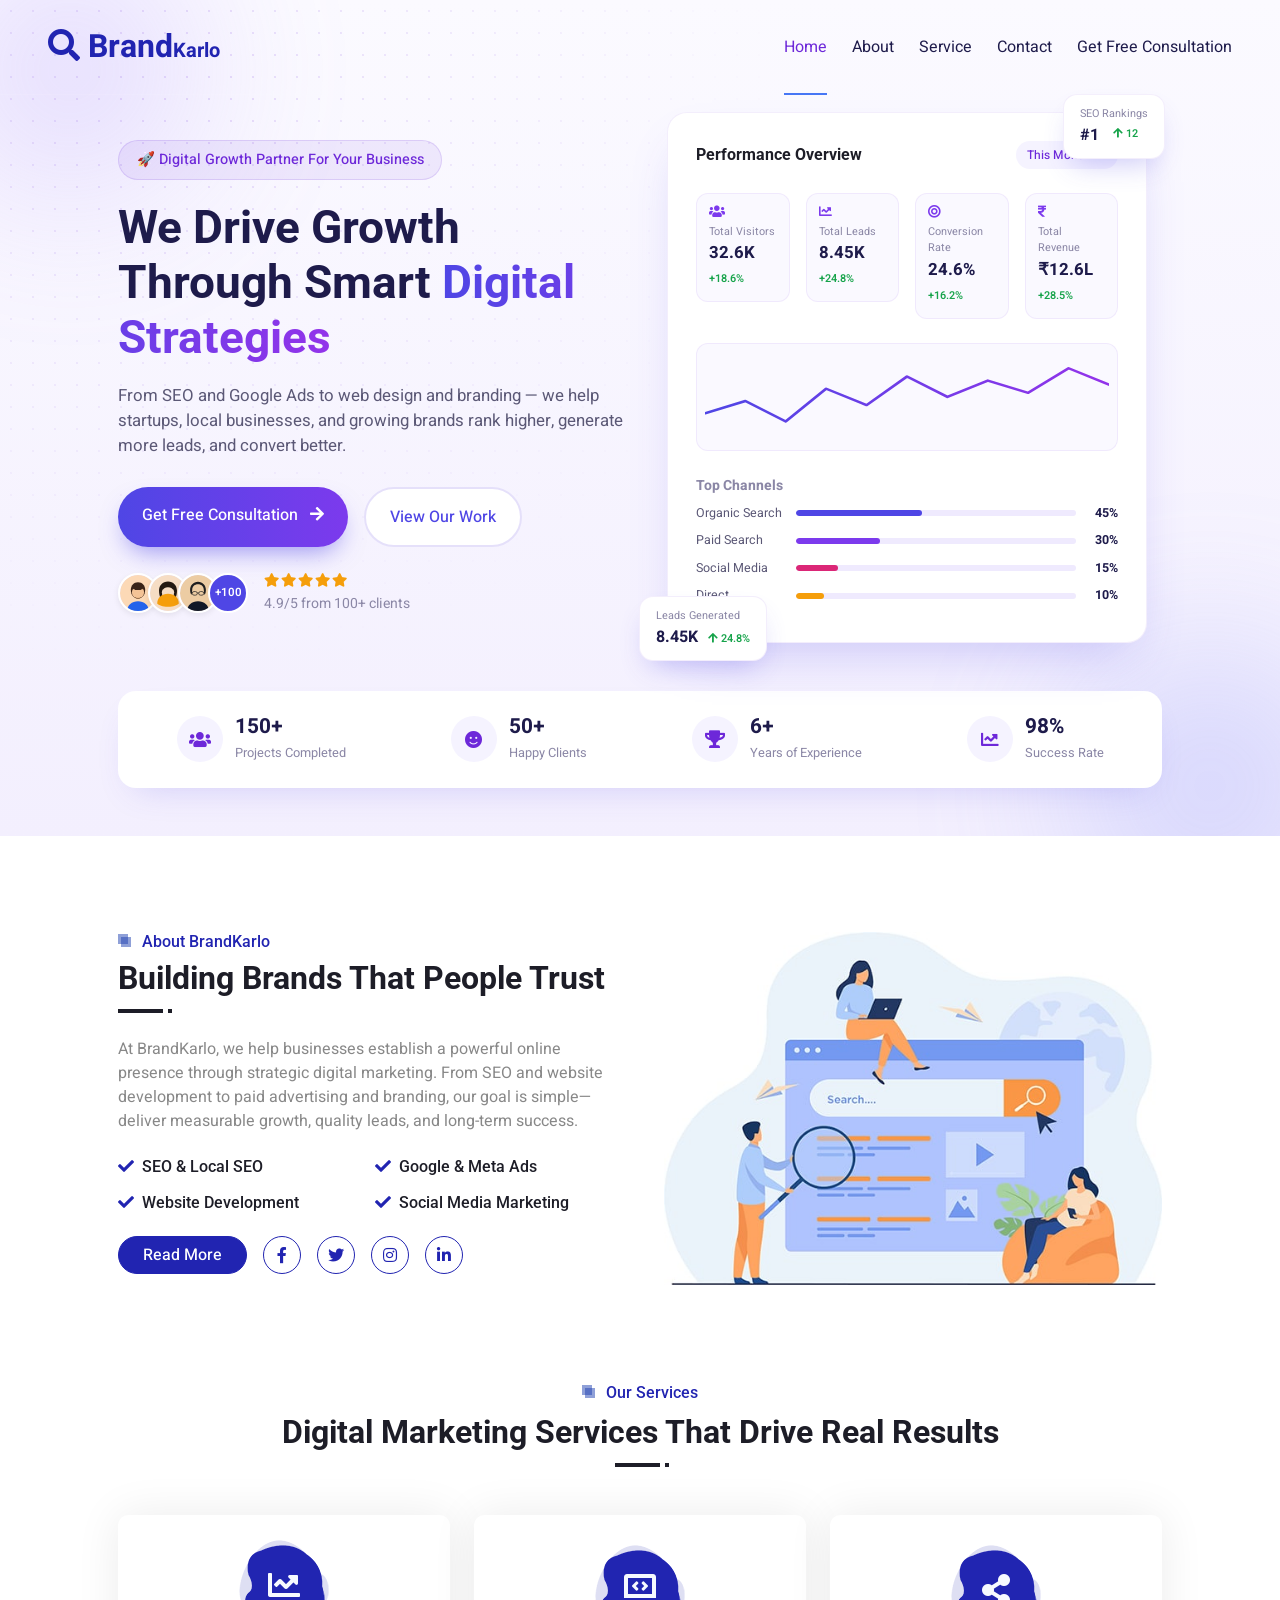
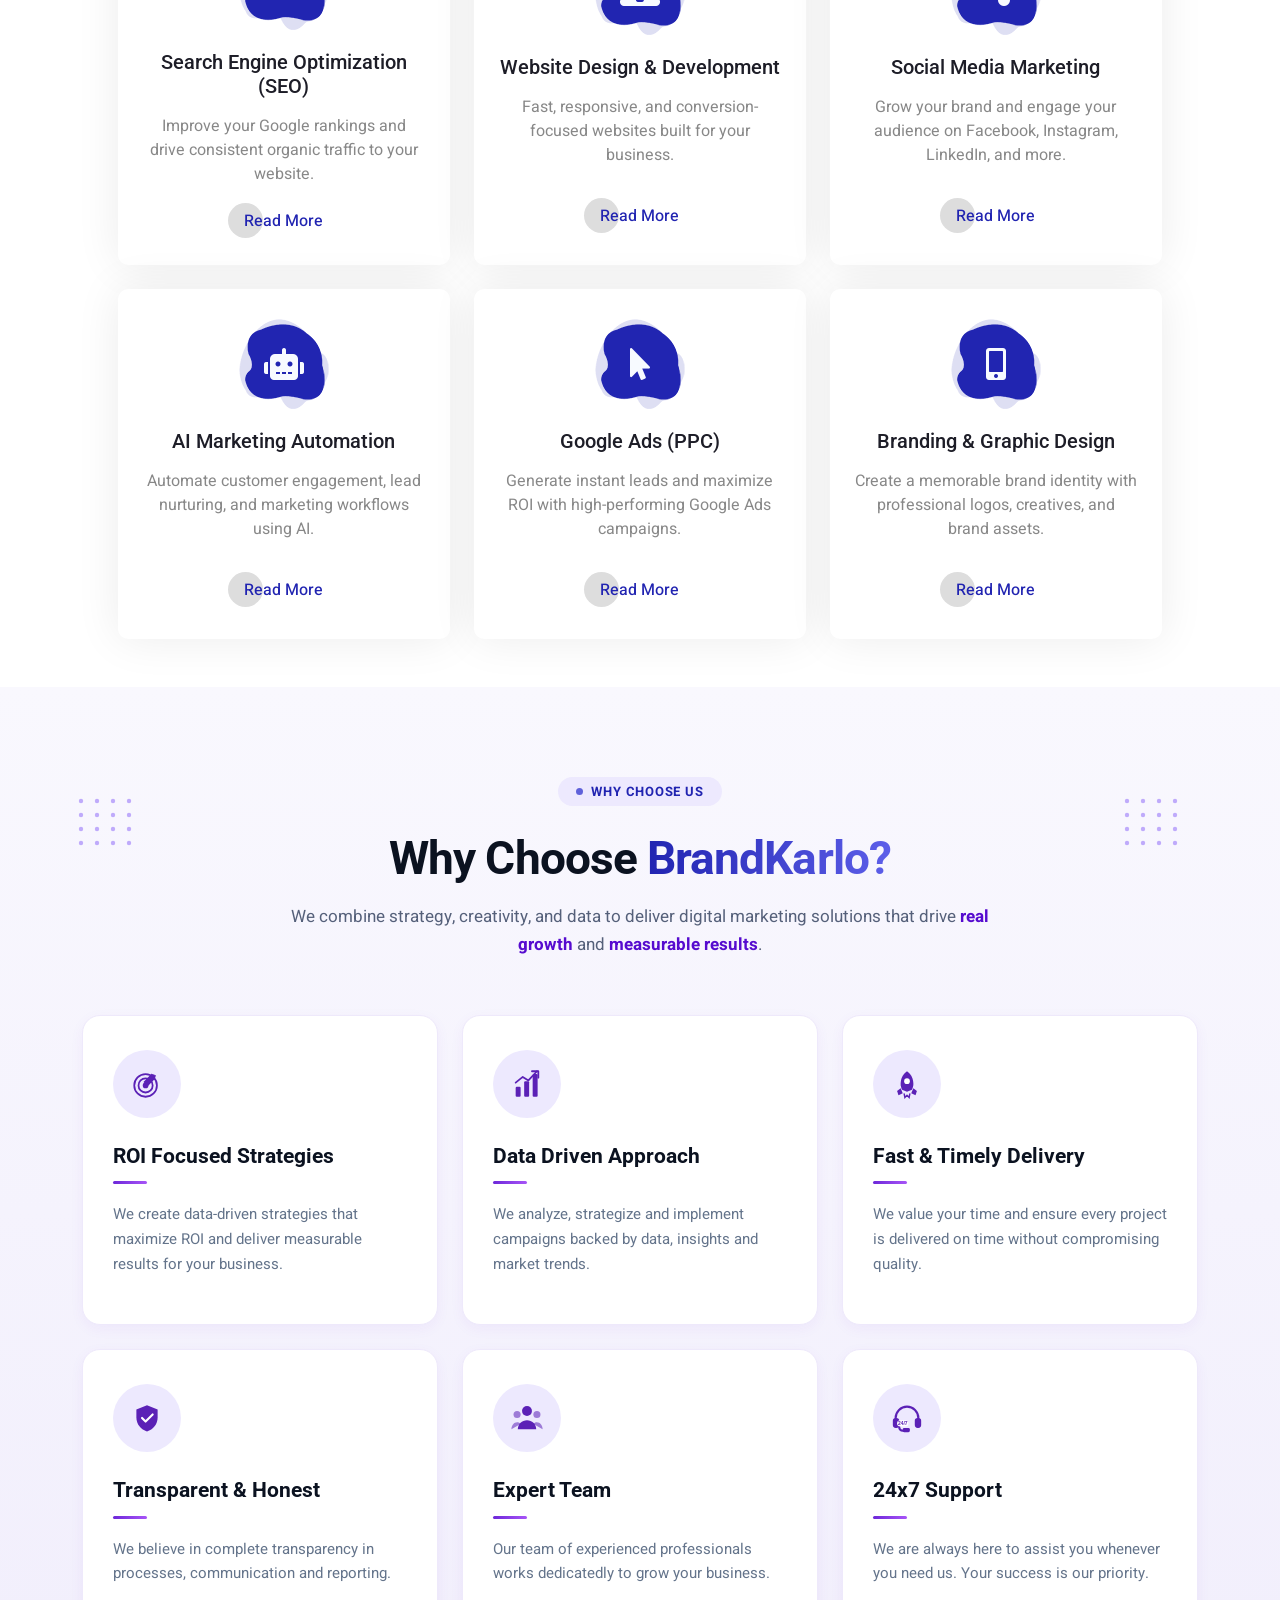
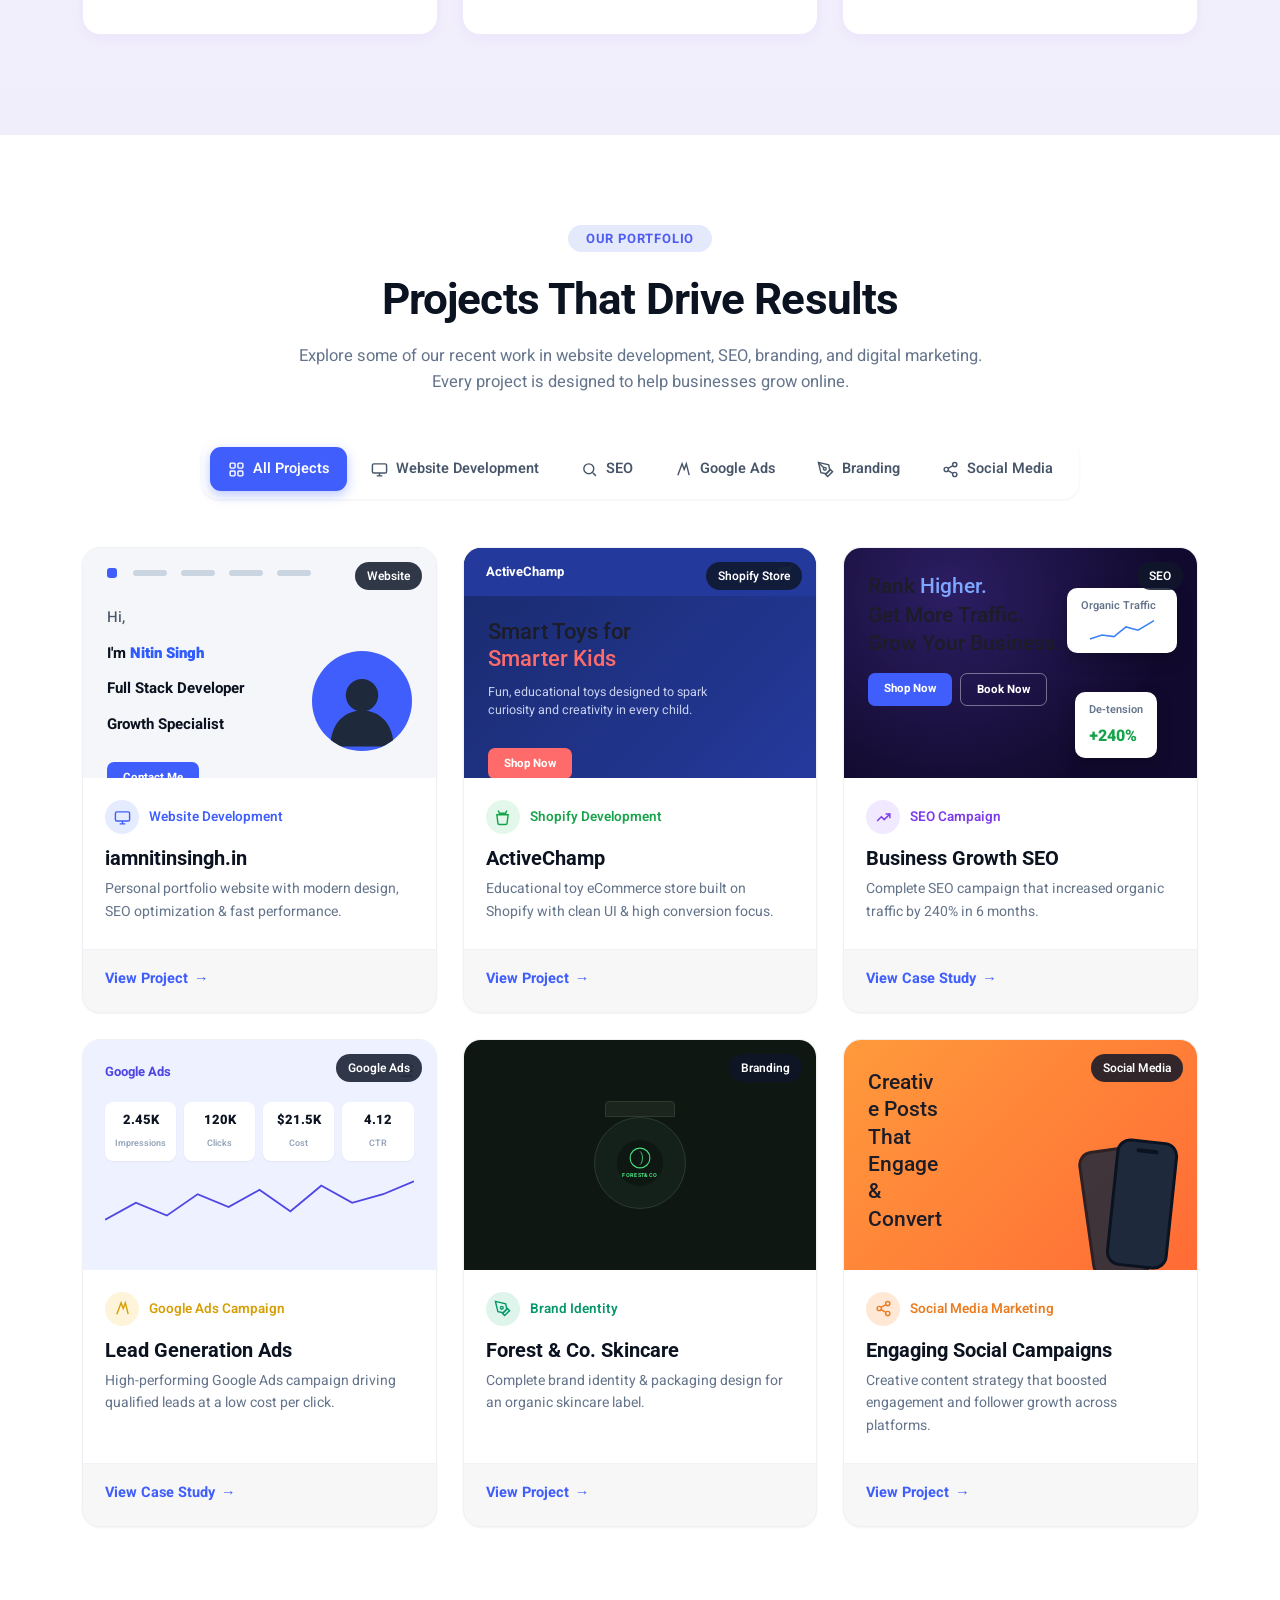
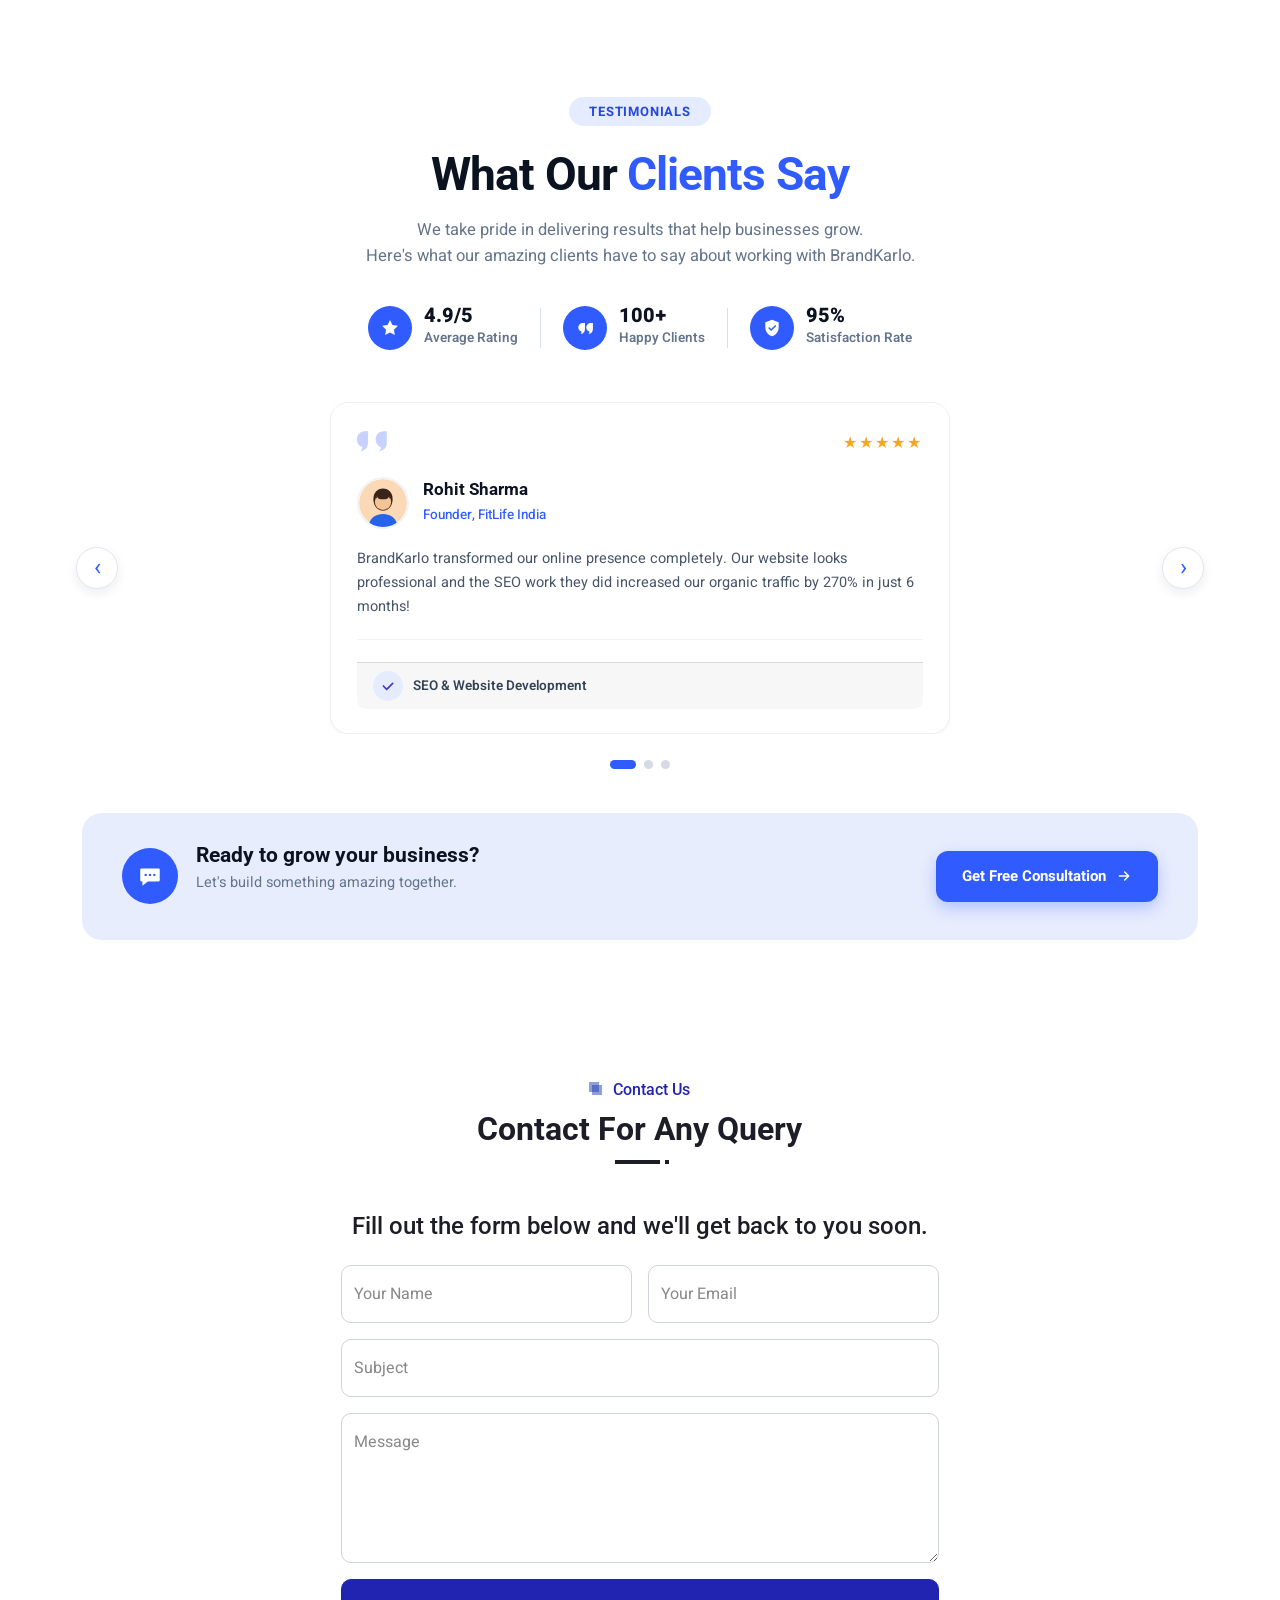
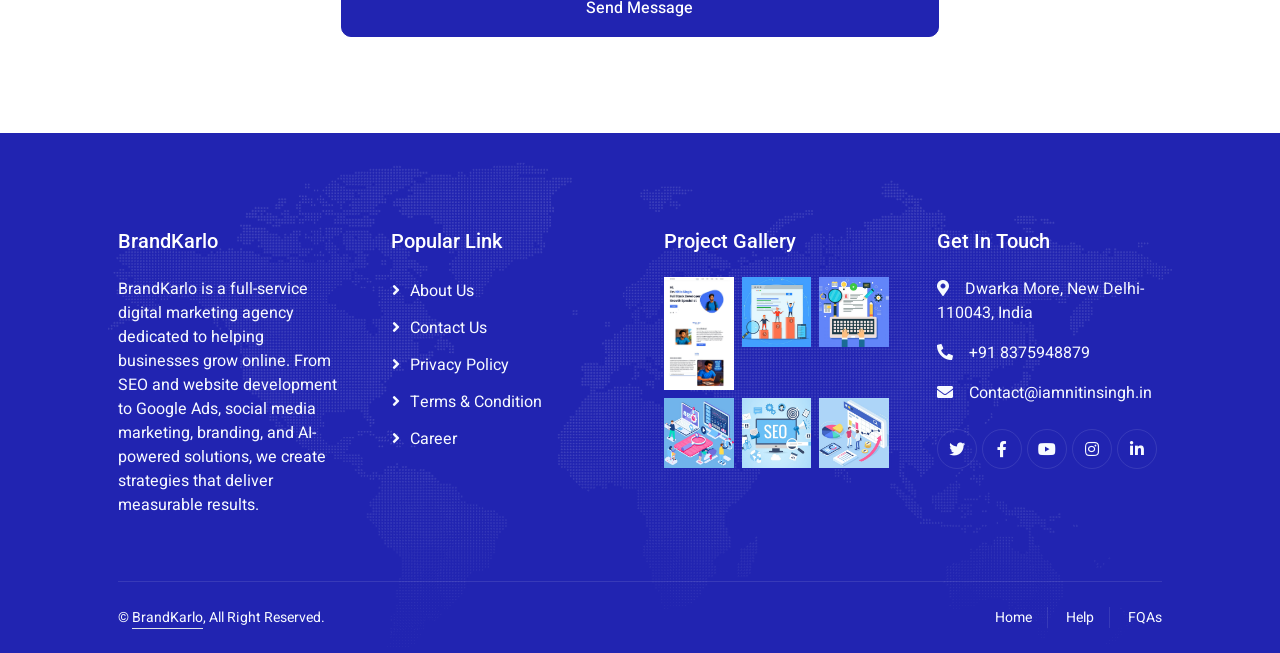
==== commit 6544e0b9: "change hero section" ====
--- a/index.html
+++ b/index.html
@@ -83,7 +83,7 @@
 
         <!-- Navbar & Hero Start -->
         <div class="container-fluid position-relative p-0">
-            <nav class="navbar navbar-expand-lg navbar-light px-4 px-lg-5 py-3 py-lg-0">
+            <nav class="navbar navbar-expand-lg navbar-light bk-navbar px-4 px-lg-5 py-3 py-lg-0">
                 <a href="index.html" class="navbar-brand p-0">
                     <p class="navbar-logo m-0"><i class="fa fa-search me-2" aria-hidden="true"></i>Brand<span class="fs-5">Karlo</span></p>
                     <!-- <img src="img/logo.png" alt="Logo"> -->
@@ -103,21 +103,130 @@
                     </div>
             </nav>
 
-            <div class="container-fluid py-5 bg-primary hero-header mb-5">
-                <div class="container my-5 py-5 px-lg-5">
-                    <div class="row g-5 py-5">
-                        <div class="col-lg-6 text-center text-lg-start">
-                            <h1 class="text-white mb-4 animated zoomIn">🚀 India's Trusted Digital Marketing Agency</h1>
-                            <p class="text-white pb-3 animated zoomIn">At BrandKarlo, we help startups, local businesses, and growing brands achieve measurable growth through SEO, Google Ads, Social Media Marketing, Website Development, Content Marketing, and AI-powered digital strategies. Our focus is simple—more visibility, more leads, and more revenue.</p>
-                            <a href="/Get-Free-Consultation.html" class="btn btn-light py-sm-3 px-sm-5 rounded-pill me-3 animated slideInLeft">Get Free Consultation</a>
-                            <a href="service.html" class="btn btn-outline-light py-sm-3 px-sm-5 rounded-pill animated slideInRight">View Services</a>
-                        </div>
-                        <div class="col-lg-6 text-center text-lg-start">
-                            <img class="img-fluid" src="img/hero.png" alt="BrandKarlo digital marketing dashboard illustration">
+            <section class="bk-hero mb-5">
+                <div class="bk-hero-blob bk-hero-blob-1"></div>
+                <div class="bk-hero-blob bk-hero-blob-2"></div>
+                <div class="bk-hero-dots"></div>
+                <div class="container px-lg-5 py-5">
+                    <div class="row align-items-center gy-5 py-4">
+                        <div class="col-lg-6 text-center text-lg-start animated fadeIn">
+                            <span class="bk-badge">🚀 Digital Growth Partner For Your Business</span>
+                            <h1 class="bk-hero-title">We Drive Growth Through Smart <span class="bk-gradient-text">Digital Strategies</span></h1>
+                            <p class="bk-hero-sub">From SEO and Google Ads to web design and branding — we help startups, local businesses, and growing brands rank higher, generate more leads, and convert better.</p>
+                            <div class="d-flex flex-wrap justify-content-center justify-content-lg-start gap-3 mb-4">
+                                <a href="/Get-Free-Consultation.html" class="btn bk-btn-gradient rounded-pill px-4 py-3">Get Free Consultation <i class="fa fa-arrow-right ms-2"></i></a>
+                                <a href="service.html" class="btn bk-btn-outline rounded-pill px-4 py-3">View Our Work</a>
+                            </div>
+                            <div class="d-flex align-items-center justify-content-center justify-content-lg-start gap-3 flex-wrap">
+                                <div class="bk-avatar-group">
+                                    <img src="img/avatar-1.svg" alt="Happy BrandKarlo client">
+                                    <img src="img/avatar-2.svg" alt="Happy BrandKarlo client">
+                                    <img src="img/avatar-3.svg" alt="Happy BrandKarlo client">
+                                    <span class="bk-avatar-more">+100</span>
+                                </div>
+                                <div class="text-start">
+                                    <div class="bk-stars"><i class="fa fa-star"></i><i class="fa fa-star"></i><i class="fa fa-star"></i><i class="fa fa-star"></i><i class="fa fa-star"></i></div>
+                                    <small class="bk-muted">4.9/5 from 100+ clients</small>
+                                </div>
+                            </div>
+                        </div>
+                        <div class="col-lg-6 animated fadeIn" data-wow-delay="0.2s">
+                            <div class="bk-dashboard-wrap">
+                                <div class="bk-dashboard-card">
+                                    <div class="d-flex align-items-center justify-content-between mb-4">
+                                        <h6 class="mb-0 fw-bold">Performance Overview</h6>
+                                        <span class="bk-chip">This Month <i class="fa fa-chevron-down ms-1"></i></span>
+                                    </div>
+                                    <div class="row g-3 mb-4">
+                                        <div class="col-6 col-md-3">
+                                            <div class="bk-metric">
+                                                <i class="fa fa-users"></i>
+                                                <small class="bk-muted d-block">Total Visitors</small>
+                                                <strong>32.6K</strong>
+                                                <span class="bk-up">+18.6%</span>
+                                            </div>
+                                        </div>
+                                        <div class="col-6 col-md-3">
+                                            <div class="bk-metric">
+                                                <i class="fa fa-chart-line"></i>
+                                                <small class="bk-muted d-block">Total Leads</small>
+                                                <strong>8.45K</strong>
+                                                <span class="bk-up">+24.8%</span>
+                                            </div>
+                                        </div>
+                                        <div class="col-6 col-md-3">
+                                            <div class="bk-metric">
+                                                <i class="fa fa-bullseye"></i>
+                                                <small class="bk-muted d-block">Conversion Rate</small>
+                                                <strong>24.6%</strong>
+                                                <span class="bk-up">+16.2%</span>
+                                            </div>
+                                        </div>
+                                        <div class="col-6 col-md-3">
+                                            <div class="bk-metric">
+                                                <i class="fa fa-rupee-sign"></i>
+                                                <small class="bk-muted d-block">Total Revenue</small>
+                                                <strong>₹12.6L</strong>
+                                                <span class="bk-up">+28.5%</span>
+                                            </div>
+                                        </div>
+                                    </div>
+                                    <div class="bk-chart-area mb-4">
+                                        <svg viewBox="0 0 400 110" preserveAspectRatio="none" class="bk-chart-svg">
+                                            <polyline fill="none" stroke="url(#bkGrad)" stroke-width="3" stroke-linecap="round" stroke-linejoin="round"
+                                                points="0,70 40,55 80,80 120,40 160,60 200,25 240,50 280,30 320,45 360,15 400,35"></polyline>
+                                            <defs>
+                                                <linearGradient id="bkGrad" x1="0" y1="0" x2="1" y2="0">
+                                                    <stop offset="0%" stop-color="#4F46E5"></stop>
+                                                    <stop offset="100%" stop-color="#9333EA"></stop>
+                                                </linearGradient>
+                                            </defs>
+                                        </svg>
+                                    </div>
+                                    <div class="bk-channels">
+                                        <small class="bk-muted d-block mb-2 fw-bold">Top Channels</small>
+                                        <div class="bk-channel-row"><span>Organic Search</span><div class="bk-bar"><div style="width:45%;background:#4F46E5"></div></div><b>45%</b></div>
+                                        <div class="bk-channel-row"><span>Paid Search</span><div class="bk-bar"><div style="width:30%;background:#7C3AED"></div></div><b>30%</b></div>
+                                        <div class="bk-channel-row"><span>Social Media</span><div class="bk-bar"><div style="width:15%;background:#DB2777"></div></div><b>15%</b></div>
+                                        <div class="bk-channel-row"><span>Direct</span><div class="bk-bar"><div style="width:10%;background:#F59E0B"></div></div><b>10%</b></div>
+                                    </div>
+                                </div>
+                                <div class="bk-float-card bk-float-seo d-none d-lg-block">
+                                    <small class="bk-muted">SEO Rankings</small>
+                                    <div class="d-flex align-items-center gap-2">
+                                        <strong>#1</strong>
+                                        <span class="bk-up"><i class="fa fa-arrow-up"></i> 12</span>
+                                    </div>
+                                </div>
+                                <div class="bk-float-card bk-float-leads d-none d-lg-block">
+                                    <small class="bk-muted">Leads Generated</small>
+                                    <strong>8.45K</strong>
+                                    <span class="bk-up"><i class="fa fa-arrow-up"></i> 24.8%</span>
+                                </div>
+                            </div>
+                        </div>
+                    </div>
+
+                    <div class="bk-stats-strip mt-4">
+                        <div class="bk-stat-item">
+                            <i class="fa fa-users"></i>
+                            <div><strong>150+</strong><small>Projects Completed</small></div>
+                        </div>
+                        <div class="bk-stat-item">
+                            <i class="fa fa-smile"></i>
+                            <div><strong>50+</strong><small>Happy Clients</small></div>
+                        </div>
+                        <div class="bk-stat-item">
+                            <i class="fa fa-trophy"></i>
+                            <div><strong>6+</strong><small>Years of Experience</small></div>
+                        </div>
+                        <div class="bk-stat-item">
+                            <i class="fa fa-chart-line"></i>
+                            <div><strong>98%</strong><small>Success Rate</small></div>
                         </div>
                     </div>
                 </div>
-            </div>
+            </section>
         </div>
         <!-- Navbar & Hero End -->
 
--- a/css/style.css
+++ b/css/style.css
@@ -1947,4 +1947,374 @@
   .consultation input,
   .consultation select,
   .consultation textarea{ font-size: 16px; } /* prevents iOS zoom */
-}+}
+
+/*=======================================================
+  BrandKarlo — New Home Hero (matches updated brand theme)
+========================================================*/
+.bk-hero {
+    position: relative;
+    overflow: hidden;
+    background: linear-gradient(180deg, #FBFAFF 0%, #F3EFFE 100%);
+    padding-top: 40px;
+}
+
+.bk-hero-dots {
+    position: absolute;
+    inset: 0;
+    background-image: radial-gradient(circle, rgba(109,40,217,.14) 1.5px, transparent 1.5px);
+    background-size: 22px 22px;
+    -webkit-mask-image: radial-gradient(circle at 15% 10%, #000 0%, transparent 45%);
+    mask-image: radial-gradient(circle at 15% 10%, #000 0%, transparent 45%);
+    pointer-events: none;
+}
+
+.bk-hero-blob {
+    position: absolute;
+    border-radius: 50%;
+    filter: blur(70px);
+    opacity: .35;
+    pointer-events: none;
+    z-index: 0;
+}
+
+.bk-hero-blob-1 {
+    width: 380px;
+    height: 380px;
+    top: -120px;
+    left: -120px;
+    background: radial-gradient(circle, #A78BFA, transparent 70%);
+}
+
+.bk-hero-blob-2 {
+    width: 420px;
+    height: 420px;
+    bottom: -160px;
+    right: -140px;
+    background: radial-gradient(circle, #818CF8, transparent 70%);
+}
+
+.bk-hero .container {
+    position: relative;
+    z-index: 1;
+}
+
+.bk-badge {
+    display: inline-flex;
+    align-items: center;
+    gap: .4rem;
+    background: rgba(109, 40, 217, .08);
+    color: #6D28D9;
+    border: 1px solid rgba(109, 40, 217, .15);
+    padding: .5rem 1.1rem;
+    border-radius: 50rem;
+    font-size: .9rem;
+    font-weight: 500;
+    margin-bottom: 1.25rem;
+}
+
+.bk-hero-title {
+    font-size: calc(1.6rem + 1.6vw);
+    font-weight: 700;
+    line-height: 1.2;
+    color: #1E1B4B;
+    margin-bottom: 1.1rem;
+}
+
+.bk-gradient-text {
+    background: linear-gradient(90deg, #4F46E5, #9333EA);
+    -webkit-background-clip: text;
+    background-clip: text;
+    color: transparent;
+}
+
+.bk-hero-sub {
+    color: #5B5876;
+    font-size: 1.05rem;
+    max-width: 540px;
+    margin: 0 auto 1.75rem;
+}
+
+.col-lg-6.text-lg-start .bk-hero-sub {
+    margin-left: 0;
+    margin-right: 0;
+}
+
+.bk-btn-gradient {
+    background: linear-gradient(90deg, #4F46E5, #7C3AED);
+    color: #fff !important;
+    border: none;
+    box-shadow: 0 12px 24px -8px rgba(79, 70, 229, .55);
+    font-weight: 500;
+    transition: transform .25s ease, box-shadow .25s ease;
+}
+
+.bk-btn-gradient:hover {
+    transform: translateY(-2px);
+    box-shadow: 0 16px 30px -8px rgba(79, 70, 229, .65);
+    color: #fff;
+}
+
+.bk-btn-outline {
+    background: #fff;
+    color: #4F46E5 !important;
+    border: 2px solid #E5E0FA;
+    font-weight: 500;
+    transition: transform .25s ease, border-color .25s ease;
+}
+
+.bk-btn-outline:hover {
+    transform: translateY(-2px);
+    border-color: #4F46E5;
+    color: #4F46E5;
+}
+
+.bk-avatar-group {
+    display: flex;
+    align-items: center;
+}
+
+.bk-avatar-group img {
+    width: 40px;
+    height: 40px;
+    border-radius: 50%;
+    border: 2px solid #fff;
+    margin-left: -10px;
+    background: #EDE9FE;
+    box-shadow: 0 2px 6px rgba(0, 0, 0, .08);
+}
+
+.bk-avatar-group img:first-child {
+    margin-left: 0;
+}
+
+.bk-avatar-more {
+    width: 40px;
+    height: 40px;
+    border-radius: 50%;
+    background: #4F46E5;
+    color: #fff;
+    display: flex;
+    align-items: center;
+    justify-content: center;
+    font-size: .72rem;
+    font-weight: 600;
+    margin-left: -10px;
+    border: 2px solid #fff;
+}
+
+.bk-stars {
+    color: #F59E0B;
+    font-size: .85rem;
+    letter-spacing: 2px;
+}
+
+.bk-muted {
+    color: #8B87A6;
+}
+
+/* Dashboard mock card */
+.bk-dashboard-wrap {
+    position: relative;
+    max-width: 480px;
+    margin: 0 auto;
+}
+
+.bk-dashboard-card {
+    background: #fff;
+    border-radius: 20px;
+    padding: 1.75rem;
+    box-shadow: 0 25px 50px -20px rgba(79, 70, 229, .28);
+    border: 1px solid rgba(109, 40, 217, .08);
+}
+
+.bk-chip {
+    background: #F5F3FF;
+    color: #6D28D9;
+    font-size: .75rem;
+    font-weight: 500;
+    padding: .3rem .7rem;
+    border-radius: 50rem;
+}
+
+.bk-metric {
+    background: #FAF9FF;
+    border: 1px solid rgba(109, 40, 217, .07);
+    border-radius: 12px;
+    padding: .75rem;
+    position: relative;
+}
+
+.bk-metric i {
+    color: #7C3AED;
+    font-size: .8rem;
+    margin-bottom: .35rem;
+    display: block;
+}
+
+.bk-metric strong {
+    font-size: 1.05rem;
+    color: #1E1B4B;
+    display: block;
+}
+
+.bk-metric small {
+    font-size: .68rem;
+}
+
+.bk-up {
+    color: #16A34A;
+    font-size: .68rem;
+    font-weight: 600;
+}
+
+.bk-chart-area {
+    background: #FAF9FF;
+    border-radius: 12px;
+    padding: .75rem .5rem .25rem;
+    border: 1px solid rgba(109, 40, 217, .07);
+}
+
+.bk-chart-svg {
+    width: 100%;
+    height: 90px;
+    display: block;
+}
+
+.bk-channels .bk-channel-row {
+    display: flex;
+    align-items: center;
+    gap: .6rem;
+    margin-bottom: .55rem;
+    font-size: .78rem;
+    color: #5B5876;
+}
+
+.bk-channels .bk-channel-row span {
+    flex: 0 0 90px;
+}
+
+.bk-channels .bk-channel-row b {
+    flex: 0 0 32px;
+    text-align: right;
+    color: #1E1B4B;
+}
+
+.bk-bar {
+    flex: 1 1 auto;
+    height: 6px;
+    background: #EFEAFE;
+    border-radius: 50rem;
+    overflow: hidden;
+}
+
+.bk-bar div {
+    height: 100%;
+    border-radius: 50rem;
+}
+
+.bk-float-card {
+    position: absolute;
+    background: #fff;
+    border-radius: 14px;
+    padding: .7rem 1rem;
+    box-shadow: 0 14px 28px -10px rgba(79, 70, 229, .3);
+    border: 1px solid rgba(109, 40, 217, .08);
+}
+
+.bk-float-card small {
+    display: block;
+    font-size: .68rem;
+    color: #8B87A6;
+}
+
+.bk-float-card strong {
+    font-size: 1rem;
+    color: #1E1B4B;
+    margin-right: .35rem;
+}
+
+.bk-float-seo {
+    top: -18px;
+    right: -18px;
+}
+
+.bk-float-leads {
+    bottom: -18px;
+    left: -28px;
+}
+
+/* Stats strip */
+.bk-stats-strip {
+    background: #fff;
+    border-radius: 18px;
+    box-shadow: 0 15px 35px -18px rgba(79, 70, 229, .25);
+    padding: 1.5rem 1rem;
+    display: flex;
+    flex-wrap: wrap;
+    justify-content: space-around;
+    gap: 1.25rem;
+}
+
+.bk-stat-item {
+    display: flex;
+    align-items: center;
+    gap: .75rem;
+    padding: 0 .5rem;
+}
+
+.bk-stat-item i {
+    width: 46px;
+    height: 46px;
+    border-radius: 50%;
+    background: #F5F3FF;
+    color: #6D28D9;
+    display: flex;
+    align-items: center;
+    justify-content: center;
+    font-size: 1.1rem;
+    flex-shrink: 0;
+}
+
+.bk-stat-item strong {
+    display: block;
+    font-size: 1.3rem;
+    color: #1E1B4B;
+    line-height: 1.2;
+}
+
+.bk-stat-item small {
+    color: #8B87A6;
+    font-size: .8rem;
+}
+
+@media (max-width: 991.98px) {
+    .bk-hero-title { font-size: calc(1.5rem + 1.5vw); }
+    .bk-dashboard-wrap { max-width: 460px; }
+}
+
+@media (max-width: 767.98px) {
+    .bk-stats-strip { justify-content: center; }
+    .bk-stat-item { flex: 1 1 45%; justify-content: center; }
+}
+
+
+/* Homepage navbar sits over the new light hero — force dark text so it's visible */
+.bk-navbar.navbar-light .navbar-nav .nav-link {
+    color: #1E1B4B !important;
+}
+
+.bk-navbar.navbar-light .navbar-nav .nav-link:hover,
+.bk-navbar.navbar-light .navbar-nav .nav-link.active {
+    color: #6D28D9 !important;
+}
+
+.bk-navbar.navbar-light .navbar-brand .navbar-logo {
+    color: var(--primary);
+}
+
+@media (max-width: 991.98px) {
+    .bk-navbar.navbar-light .navbar-brand .navbar-logo {
+        color: var(--primary);
+    }
+}
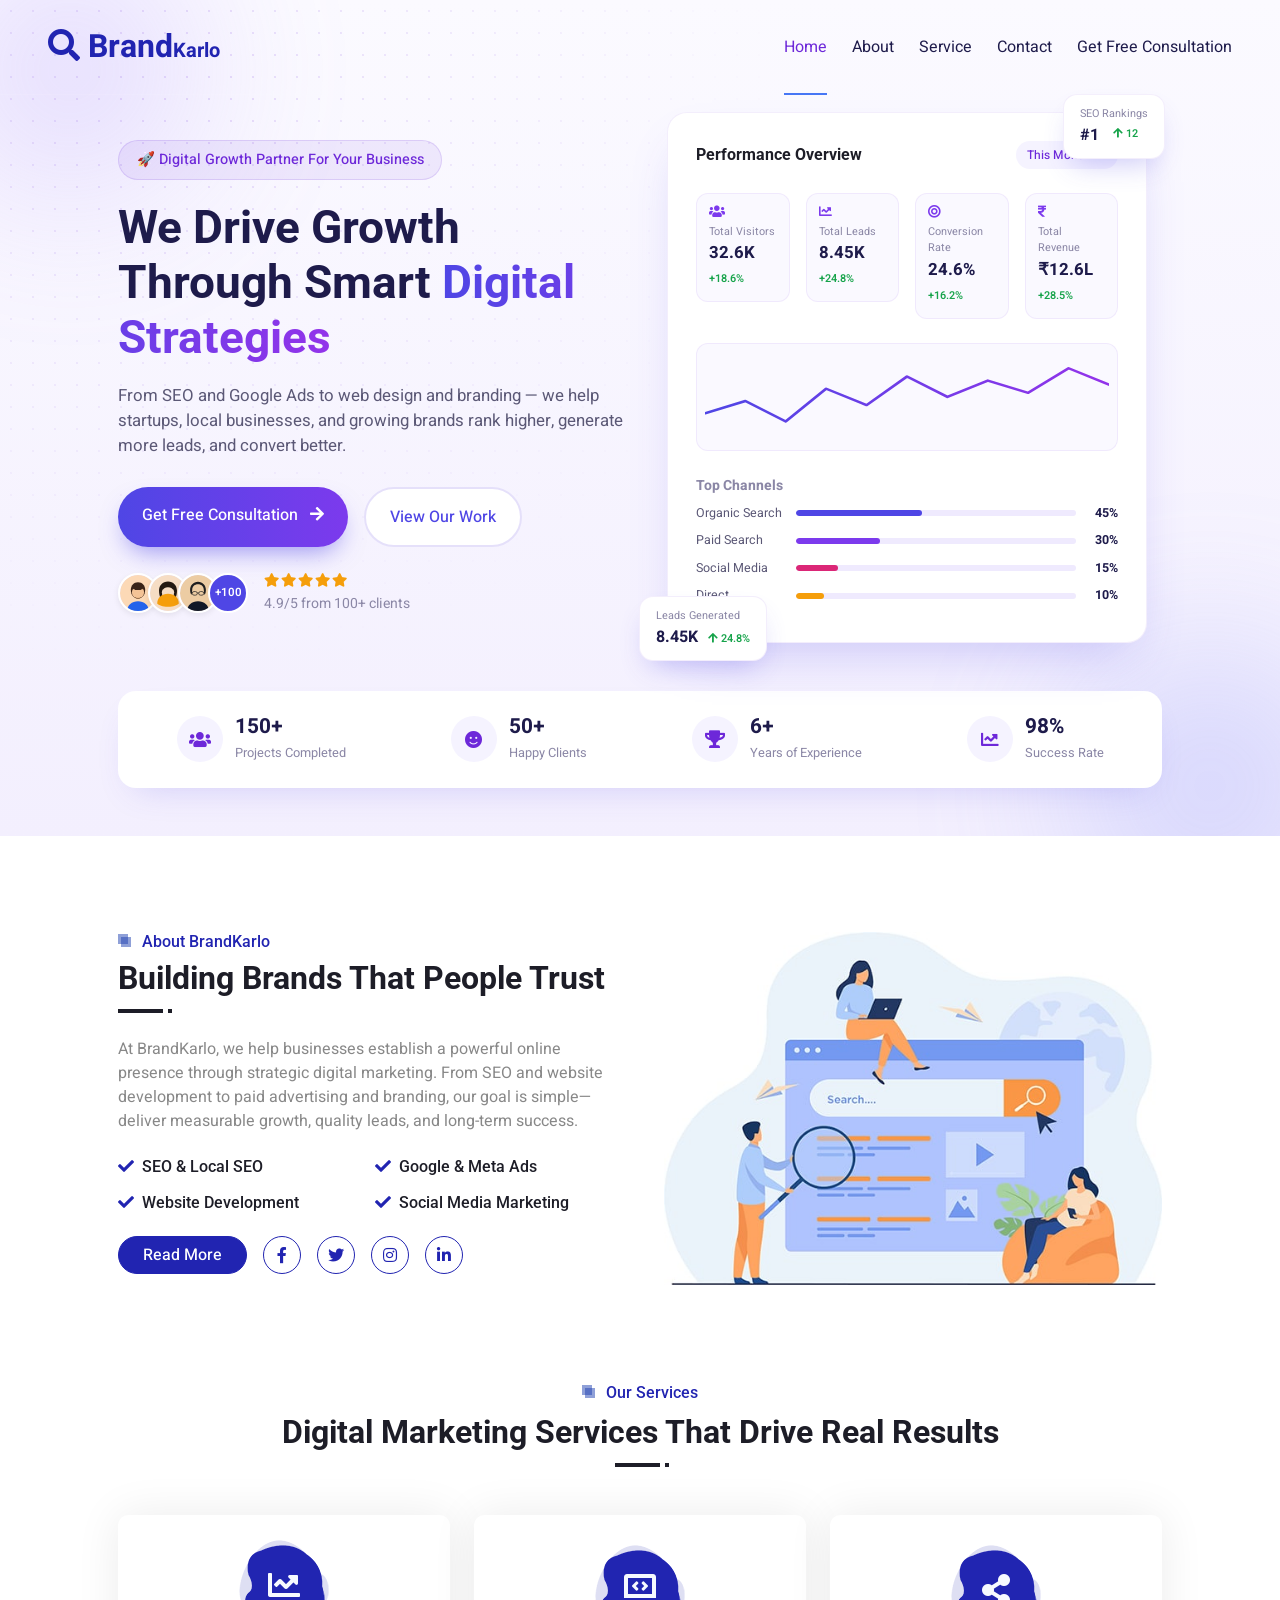
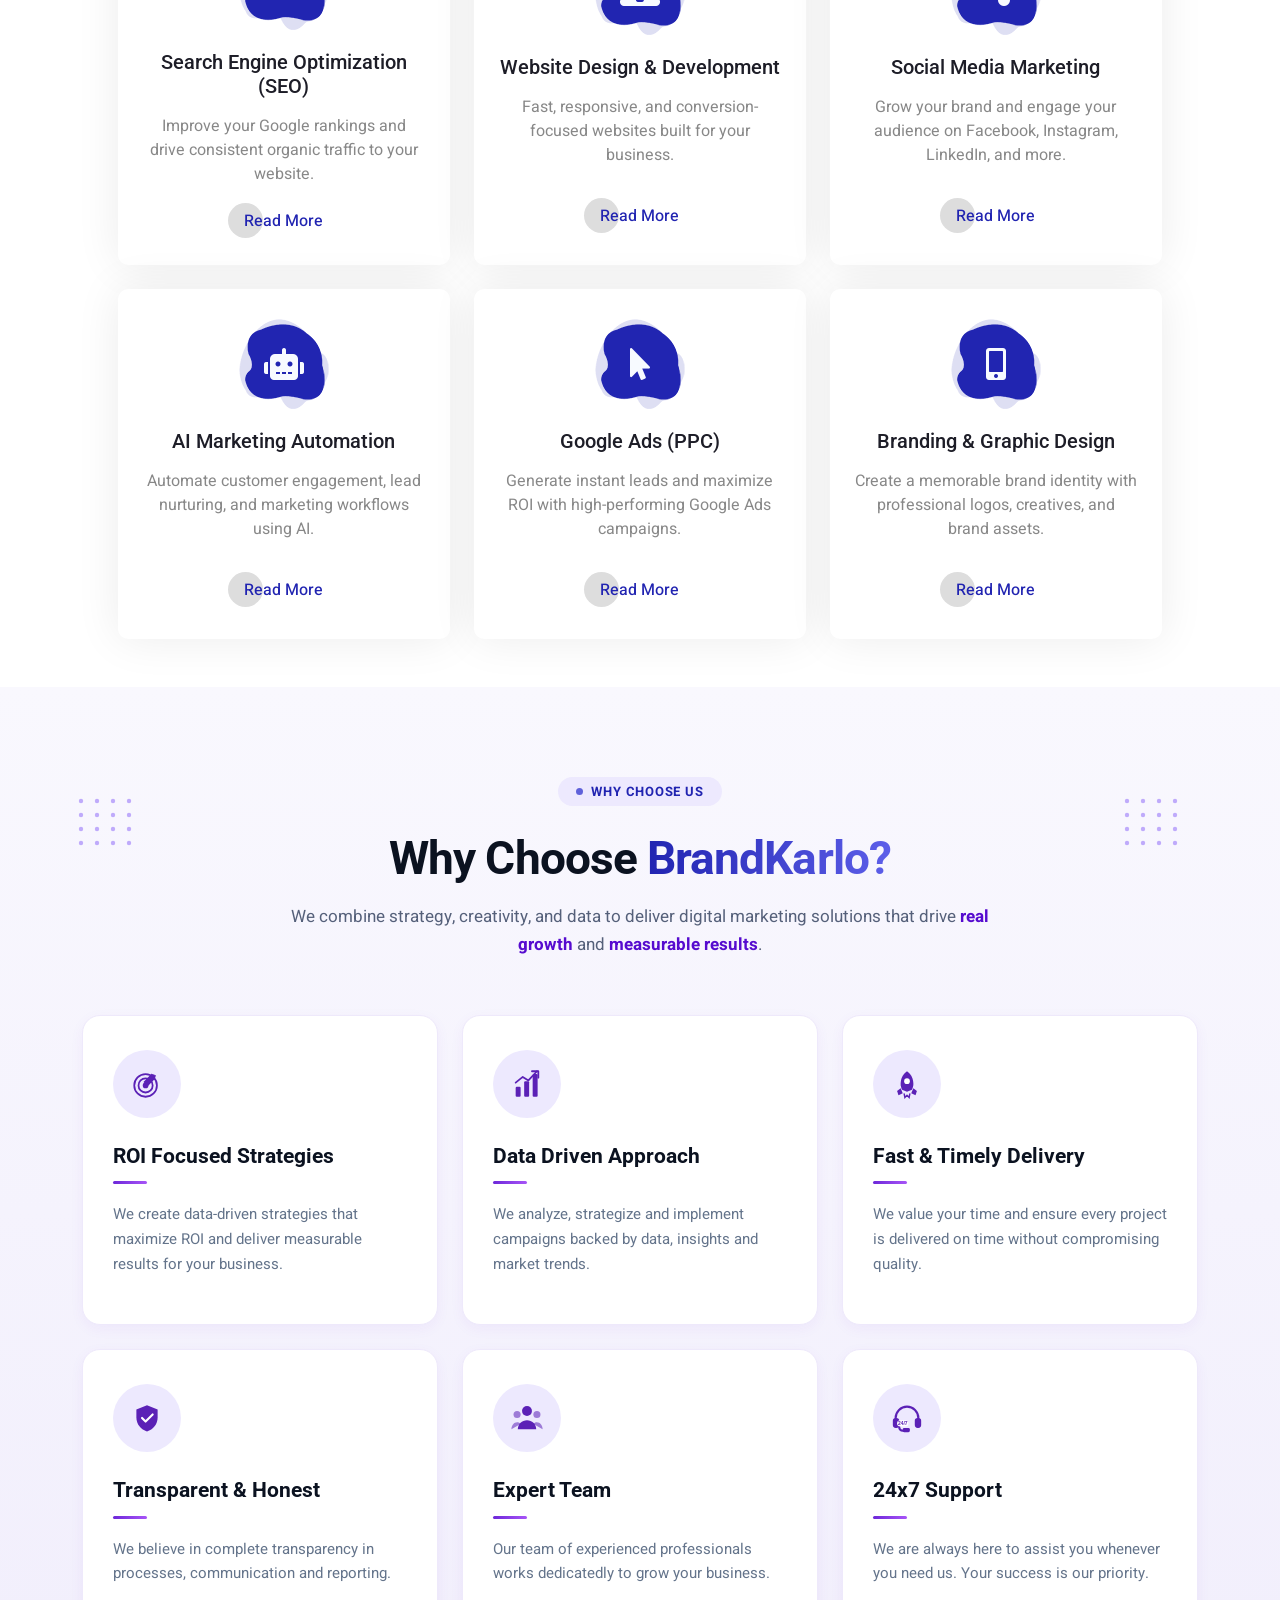
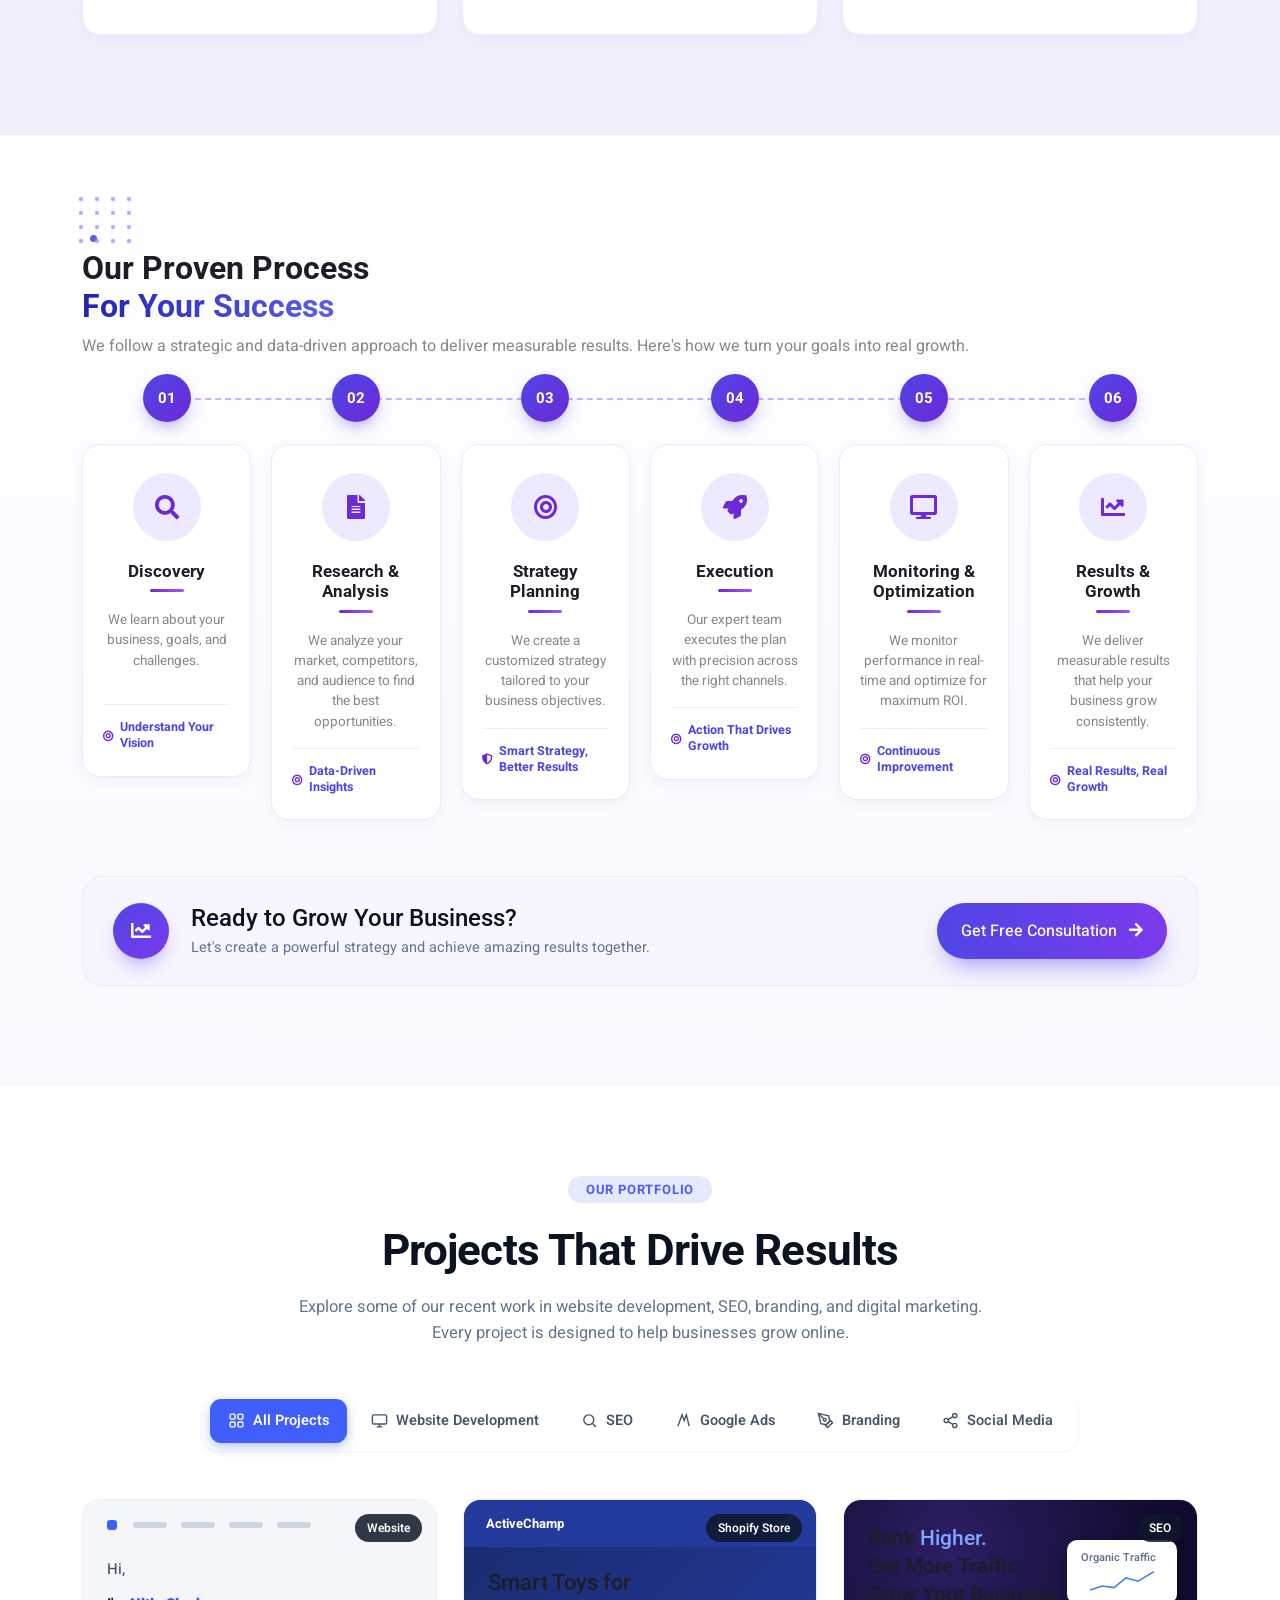
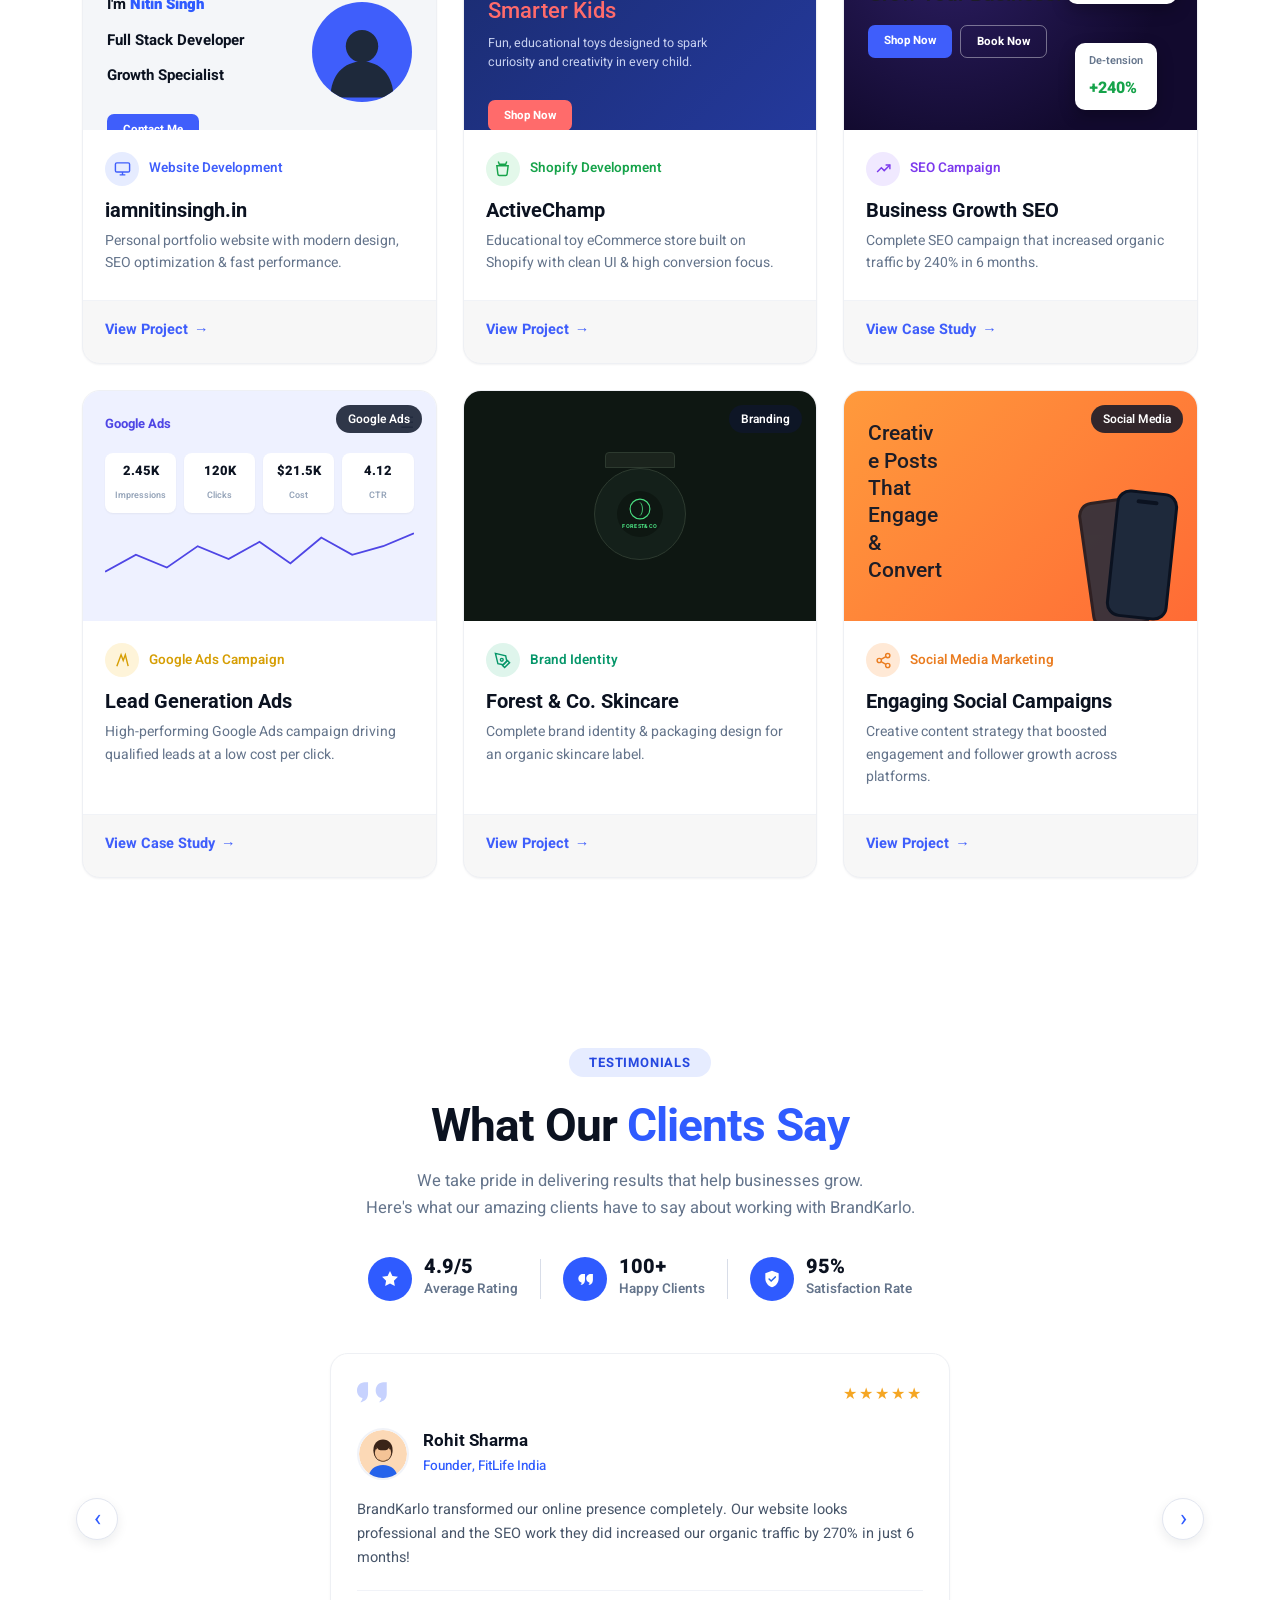
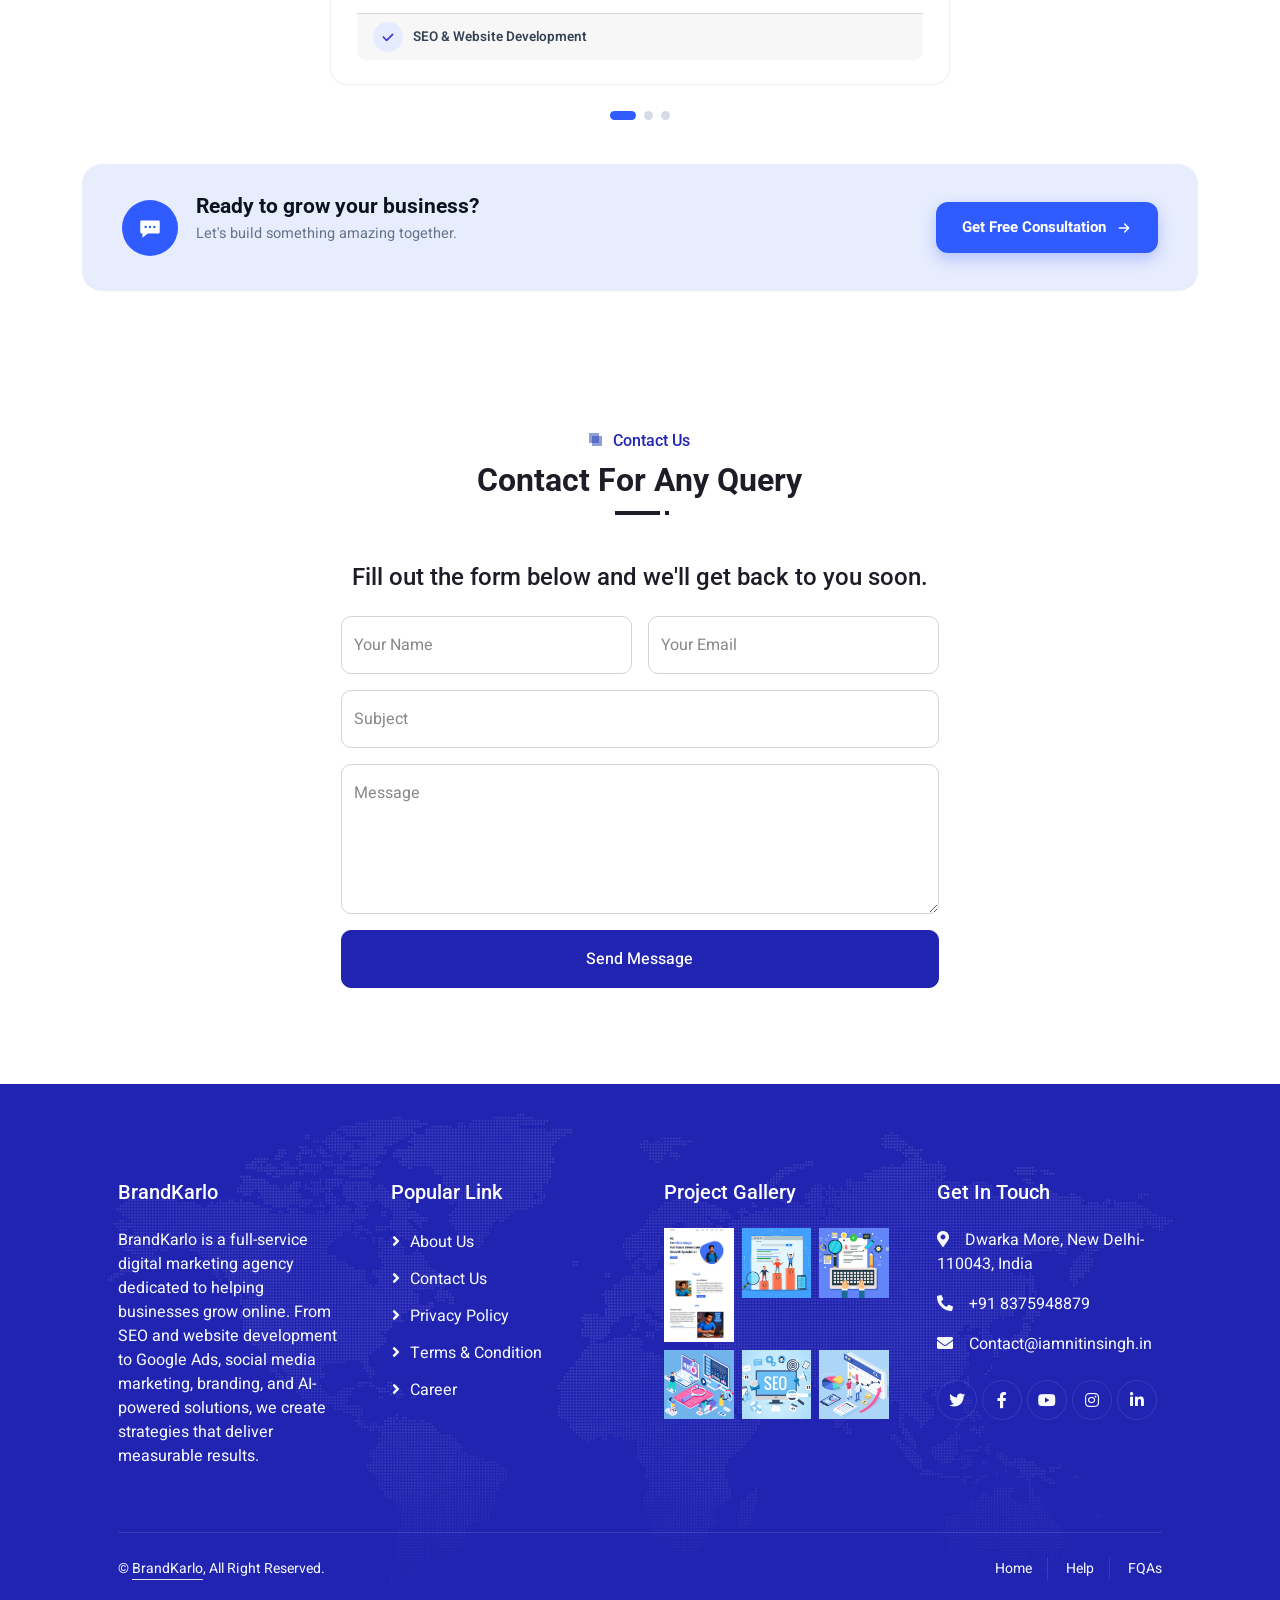
==== commit bc2d440a: "add our proven process" ====
--- a/index.html
+++ b/index.html
@@ -449,6 +449,119 @@
         <!-- end why -->
 
 
+        <!-- Start Process -->
+<section class="our-process">
+
+  <!-- decorative dot grid -->
+  <div class="dots dots-left">
+    <svg viewBox="0 0 80 60" width="80" height="60">
+      <g fill="#a78bfa">
+        <circle cx="4" cy="4" r="2.2"/><circle cx="20" cy="4" r="2.2"/><circle cx="36" cy="4" r="2.2"/><circle cx="52" cy="4" r="2.2"/>
+        <circle cx="4" cy="18" r="2.2"/><circle cx="20" cy="18" r="2.2"/><circle cx="36" cy="18" r="2.2"/><circle cx="52" cy="18" r="2.2"/>
+        <circle cx="4" cy="32" r="2.2"/><circle cx="20" cy="32" r="2.2"/><circle cx="36" cy="32" r="2.2"/><circle cx="52" cy="32" r="2.2"/>
+        <circle cx="4" cy="46" r="2.2"/><circle cx="20" cy="46" r="2.2"/><circle cx="36" cy="46" r="2.2"/><circle cx="52" cy="46" r="2.2"/>
+      </g>
+    </svg>
+  </div>
+
+  <div class="container">
+
+    <!-- Header -->
+    <div class="section-header">
+      <span class="badge"><span class="badge-dot"></span>OUR PROCESS</span>
+      <h2 class="title">Our Proven Process<br><span class="gradient-text">For Your Success</span></h2>
+      <p class="subtitle">
+        We follow a strategic and data-driven approach to deliver measurable results.
+        Here's how we turn your goals into real growth.
+      </p>
+    </div>
+
+    <!-- Steps -->
+    <div class="process-track">
+      <span class="process-line"></span>
+
+      <div class="process-step">
+        <span class="step-number">01</span>
+        <div class="process-card">
+          <div class="icon-circle"><i class="fa fa-search"></i></div>
+          <h3 class="card-title">Discovery</h3>
+          <span class="underline"></span>
+          <p class="card-desc">We learn about your business, goals, and challenges.</p>
+          <div class="process-highlight"><i class="fa fa-bullseye"></i> Understand Your Vision</div>
+        </div>
+      </div>
+
+      <div class="process-step">
+        <span class="step-number">02</span>
+        <div class="process-card">
+          <div class="icon-circle"><i class="fa fa-file-alt"></i></div>
+          <h3 class="card-title">Research &amp; Analysis</h3>
+          <span class="underline"></span>
+          <p class="card-desc">We analyze your market, competitors, and audience to find the best opportunities.</p>
+          <div class="process-highlight"><i class="fa fa-bullseye"></i> Data-Driven Insights</div>
+        </div>
+      </div>
+
+      <div class="process-step">
+        <span class="step-number">03</span>
+        <div class="process-card">
+          <div class="icon-circle"><i class="fa fa-bullseye"></i></div>
+          <h3 class="card-title">Strategy Planning</h3>
+          <span class="underline"></span>
+          <p class="card-desc">We create a customized strategy tailored to your business objectives.</p>
+          <div class="process-highlight"><i class="fa fa-shield-alt"></i> Smart Strategy, Better Results</div>
+        </div>
+      </div>
+
+      <div class="process-step">
+        <span class="step-number">04</span>
+        <div class="process-card">
+          <div class="icon-circle"><i class="fa fa-rocket"></i></div>
+          <h3 class="card-title">Execution</h3>
+          <span class="underline"></span>
+          <p class="card-desc">Our expert team executes the plan with precision across the right channels.</p>
+          <div class="process-highlight"><i class="fa fa-bullseye"></i> Action That Drives Growth</div>
+        </div>
+      </div>
+
+      <div class="process-step">
+        <span class="step-number">05</span>
+        <div class="process-card">
+          <div class="icon-circle"><i class="fa fa-desktop"></i></div>
+          <h3 class="card-title">Monitoring &amp; Optimization</h3>
+          <span class="underline"></span>
+          <p class="card-desc">We monitor performance in real-time and optimize for maximum ROI.</p>
+          <div class="process-highlight"><i class="fa fa-bullseye"></i> Continuous Improvement</div>
+        </div>
+      </div>
+
+      <div class="process-step">
+        <span class="step-number">06</span>
+        <div class="process-card">
+          <div class="icon-circle"><i class="fa fa-chart-line"></i></div>
+          <h3 class="card-title">Results &amp; Growth</h3>
+          <span class="underline"></span>
+          <p class="card-desc">We deliver measurable results that help your business grow consistently.</p>
+          <div class="process-highlight"><i class="fa fa-bullseye"></i> Real Results, Real Growth</div>
+        </div>
+      </div>
+    </div>
+
+    <!-- CTA Banner -->
+    <div class="process-cta">
+      <div class="process-cta-icon"><i class="fa fa-chart-line"></i></div>
+      <div class="process-cta-text">
+        <h4>Ready to Grow Your Business?</h4>
+        <p>Let's create a powerful strategy and achieve amazing results together.</p>
+      </div>
+      <a href="/Get-Free-Consultation.html" class="btn bk-btn-gradient rounded-pill px-4 py-3 process-cta-btn">Get Free Consultation <i class="fa fa-arrow-right ms-2"></i></a>
+    </div>
+
+  </div>
+</section>
+        <!-- end process -->
+
+
 
 
 
--- a/css/style.css
+++ b/css/style.css
@@ -2318,3 +2318,196 @@
         color: var(--primary);
     }
 }
+
+
+/* =======================================================================
+   OUR PROCESS SECTION
+   Uses the same badge / gradient-text / icon-circle / underline tokens
+   as .why-choose so the whole homepage stays visually consistent.
+   ======================================================================= */
+
+.our-process {
+    position: relative;
+    padding: 90px 0 100px;
+    background: linear-gradient(180deg, #ffffff 0%, #f9f8fe 100%);
+    overflow: hidden;
+}
+
+.our-process .dots {
+    position: absolute;
+    top: 60px;
+    left: 6%;
+    opacity: 0.7;
+    pointer-events: none;
+}
+
+@media (max-width: 900px) {
+    .our-process .dots { display: none; }
+}
+
+/* ---------- Track / connector line ---------- */
+.process-track {
+    position: relative;
+    z-index: 2;
+    display: grid;
+    grid-template-columns: repeat(6, 1fr);
+    gap: 20px;
+    margin-top: 10px;
+}
+
+.process-line {
+    position: absolute;
+    top: 24px;
+    left: calc(100% / 12);
+    right: calc(100% / 12);
+    height: 0;
+    border-top: 2px dashed #c4b5fd;
+    z-index: 0;
+}
+
+.process-step {
+    position: relative;
+    z-index: 2;
+    display: flex;
+    flex-direction: column;
+    align-items: center;
+}
+
+.step-number {
+    position: relative;
+    z-index: 3;
+    width: 48px;
+    height: 48px;
+    border-radius: 50%;
+    background: linear-gradient(135deg, #4F46E5, #6D28D9);
+    color: #fff;
+    font-weight: 700;
+    font-size: 15px;
+    display: flex;
+    align-items: center;
+    justify-content: center;
+    box-shadow: 0 8px 18px -6px rgba(79, 70, 229, .55);
+    margin-bottom: 22px;
+}
+
+.process-card {
+    background: #ffffff;
+    border-radius: 18px;
+    border: 1px solid #eee9fb;
+    box-shadow: 0 4px 14px rgba(109, 40, 217, 0.05);
+    padding: 28px 20px 24px;
+    text-align: center;
+    width: 100%;
+    transition: transform 0.25s ease, box-shadow 0.25s ease;
+}
+
+.process-card:hover {
+    transform: translateY(-4px);
+    box-shadow: 0 16px 32px rgba(109, 40, 217, 0.12);
+}
+
+.process-card .icon-circle {
+    margin: 0 auto 20px;
+}
+
+.process-card .icon-circle i {
+    font-size: 24px;
+    color: #6D28D9;
+}
+
+.process-card .card-title {
+    font-size: 17px;
+}
+
+.process-card .underline {
+    margin-left: auto;
+    margin-right: auto;
+}
+
+.process-card .card-desc {
+    font-size: 13.5px;
+    min-height: 78px;
+}
+
+.process-highlight {
+    margin-top: 16px;
+    padding-top: 14px;
+    border-top: 1px solid #f0ecfc;
+    font-size: 12.5px;
+    font-weight: 700;
+    color: #4F46E5;
+    display: flex;
+    align-items: center;
+    justify-content: center;
+    gap: 6px;
+    text-align: left;
+    line-height: 1.3;
+}
+
+.process-highlight i {
+    color: #6D28D9;
+    font-size: 11px;
+}
+
+/* ---------- CTA banner ---------- */
+.process-cta {
+    position: relative;
+    z-index: 2;
+    margin-top: 56px;
+    background: #f7f5fe;
+    border: 1px solid #eee9fb;
+    border-radius: 20px;
+    padding: 26px 30px;
+    display: flex;
+    align-items: center;
+    gap: 22px;
+    flex-wrap: wrap;
+}
+
+.process-cta-icon {
+    width: 56px;
+    height: 56px;
+    flex-shrink: 0;
+    border-radius: 50%;
+    background: linear-gradient(135deg, #4F46E5, #7C3AED);
+    color: #fff;
+    display: flex;
+    align-items: center;
+    justify-content: center;
+    font-size: 20px;
+    box-shadow: 0 10px 20px -8px rgba(79, 70, 229, .55);
+}
+
+.process-cta-text {
+    flex: 1 1 300px;
+}
+
+.process-cta-text h4 {
+    margin-bottom: 4px;
+    font-weight: 800;
+    color: #0b1220;
+}
+
+.process-cta-text p {
+    margin-bottom: 0;
+    color: #64748b;
+    font-size: 14.5px;
+}
+
+.process-cta-btn {
+    margin-left: auto;
+    white-space: nowrap;
+}
+
+/* ---------- Responsive ---------- */
+@media (max-width: 1100px) {
+    .process-track { grid-template-columns: repeat(3, 1fr); row-gap: 40px; }
+    .process-line { display: none; }
+}
+
+@media (max-width: 640px) {
+    .process-track { grid-template-columns: 1fr; }
+    .our-process .title { font-size: 30px; }
+    .process-cta { justify-content: center; text-align: center; }
+    .process-cta-btn { margin-left: 0; width: 100%; text-align: center; }
+}
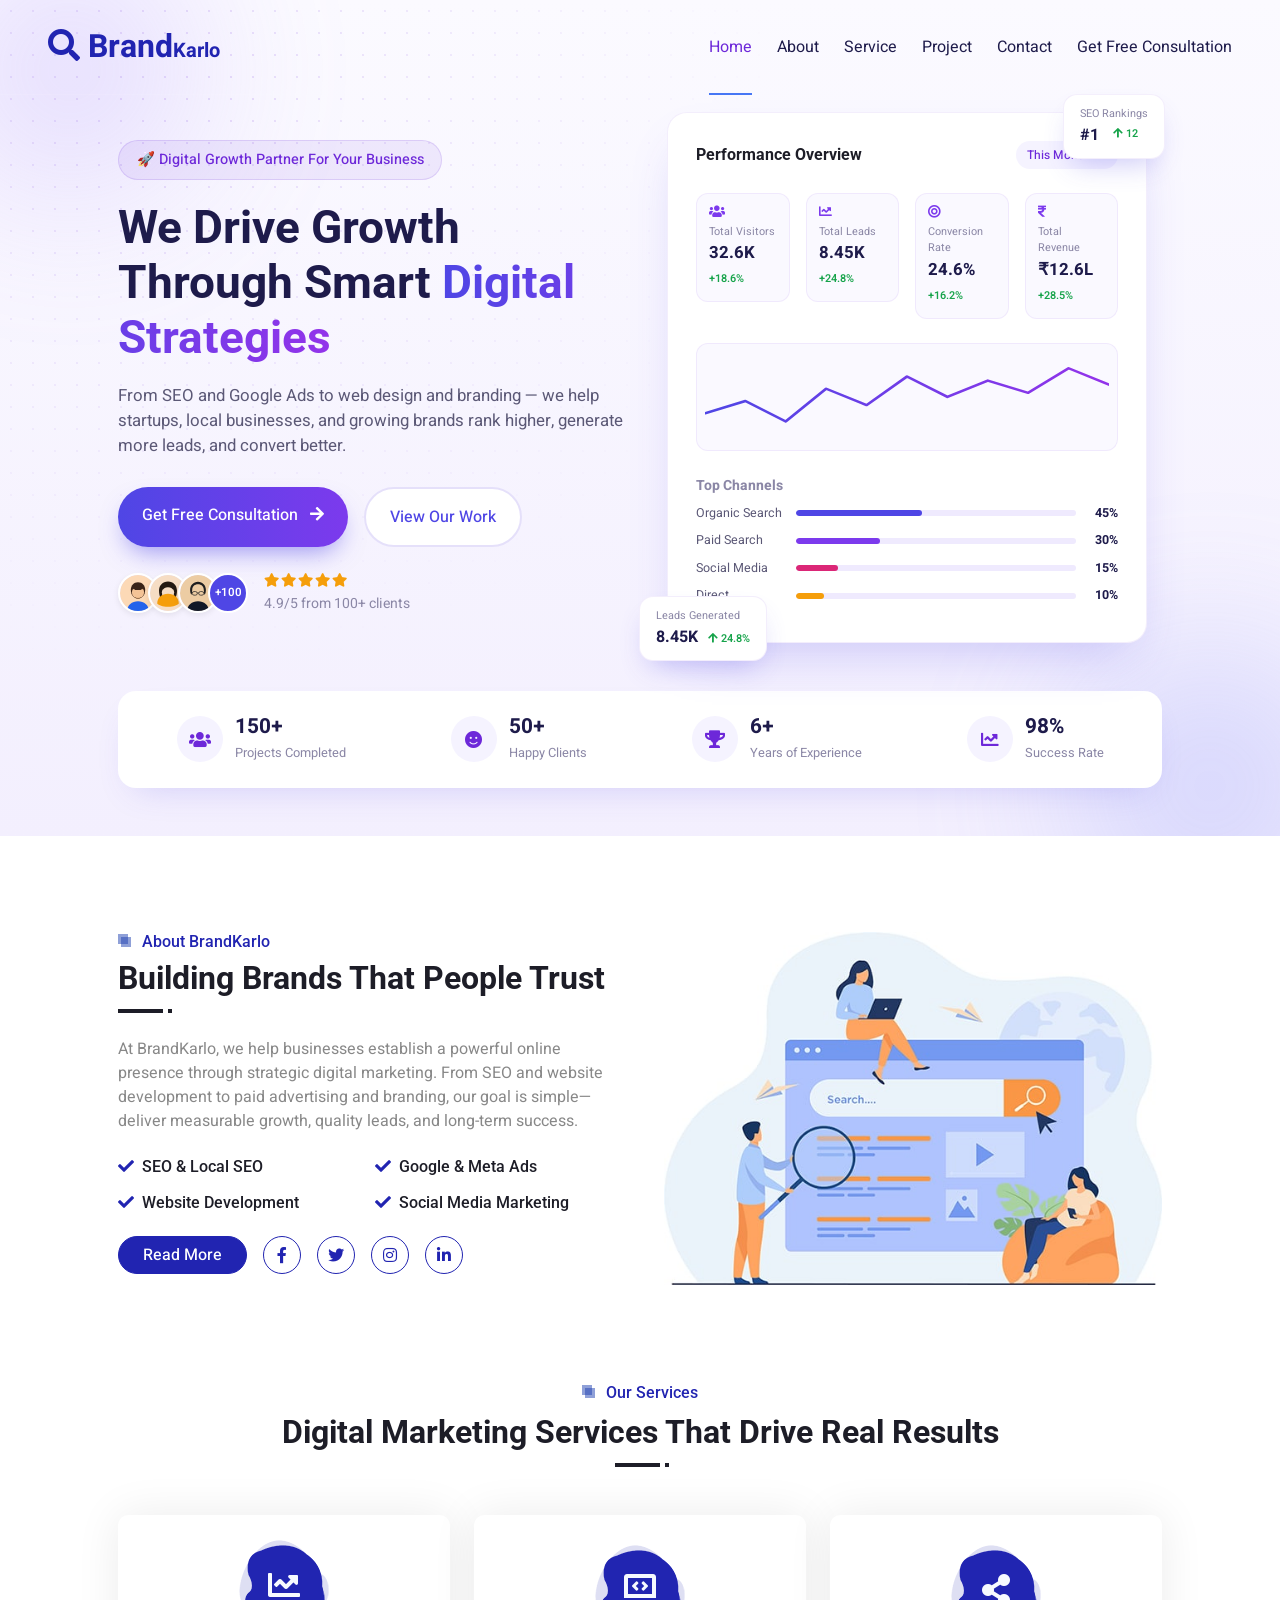
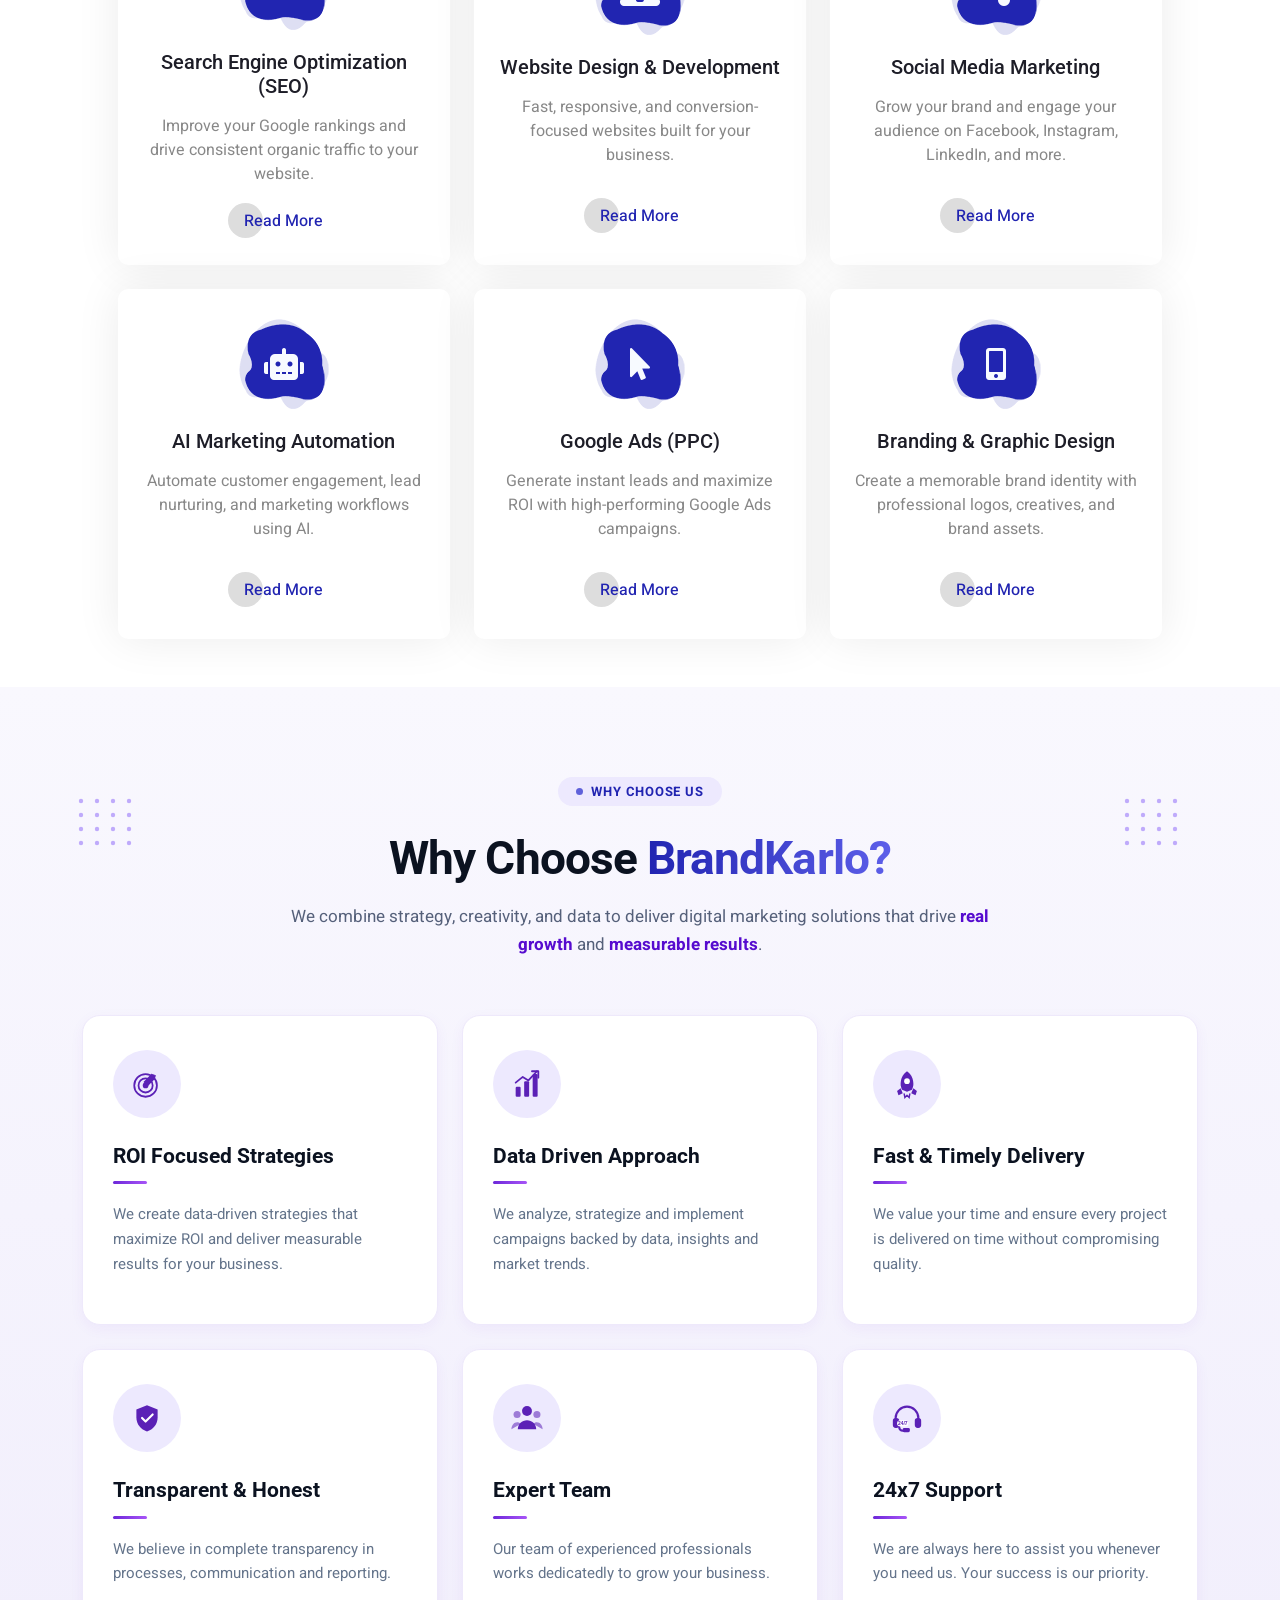
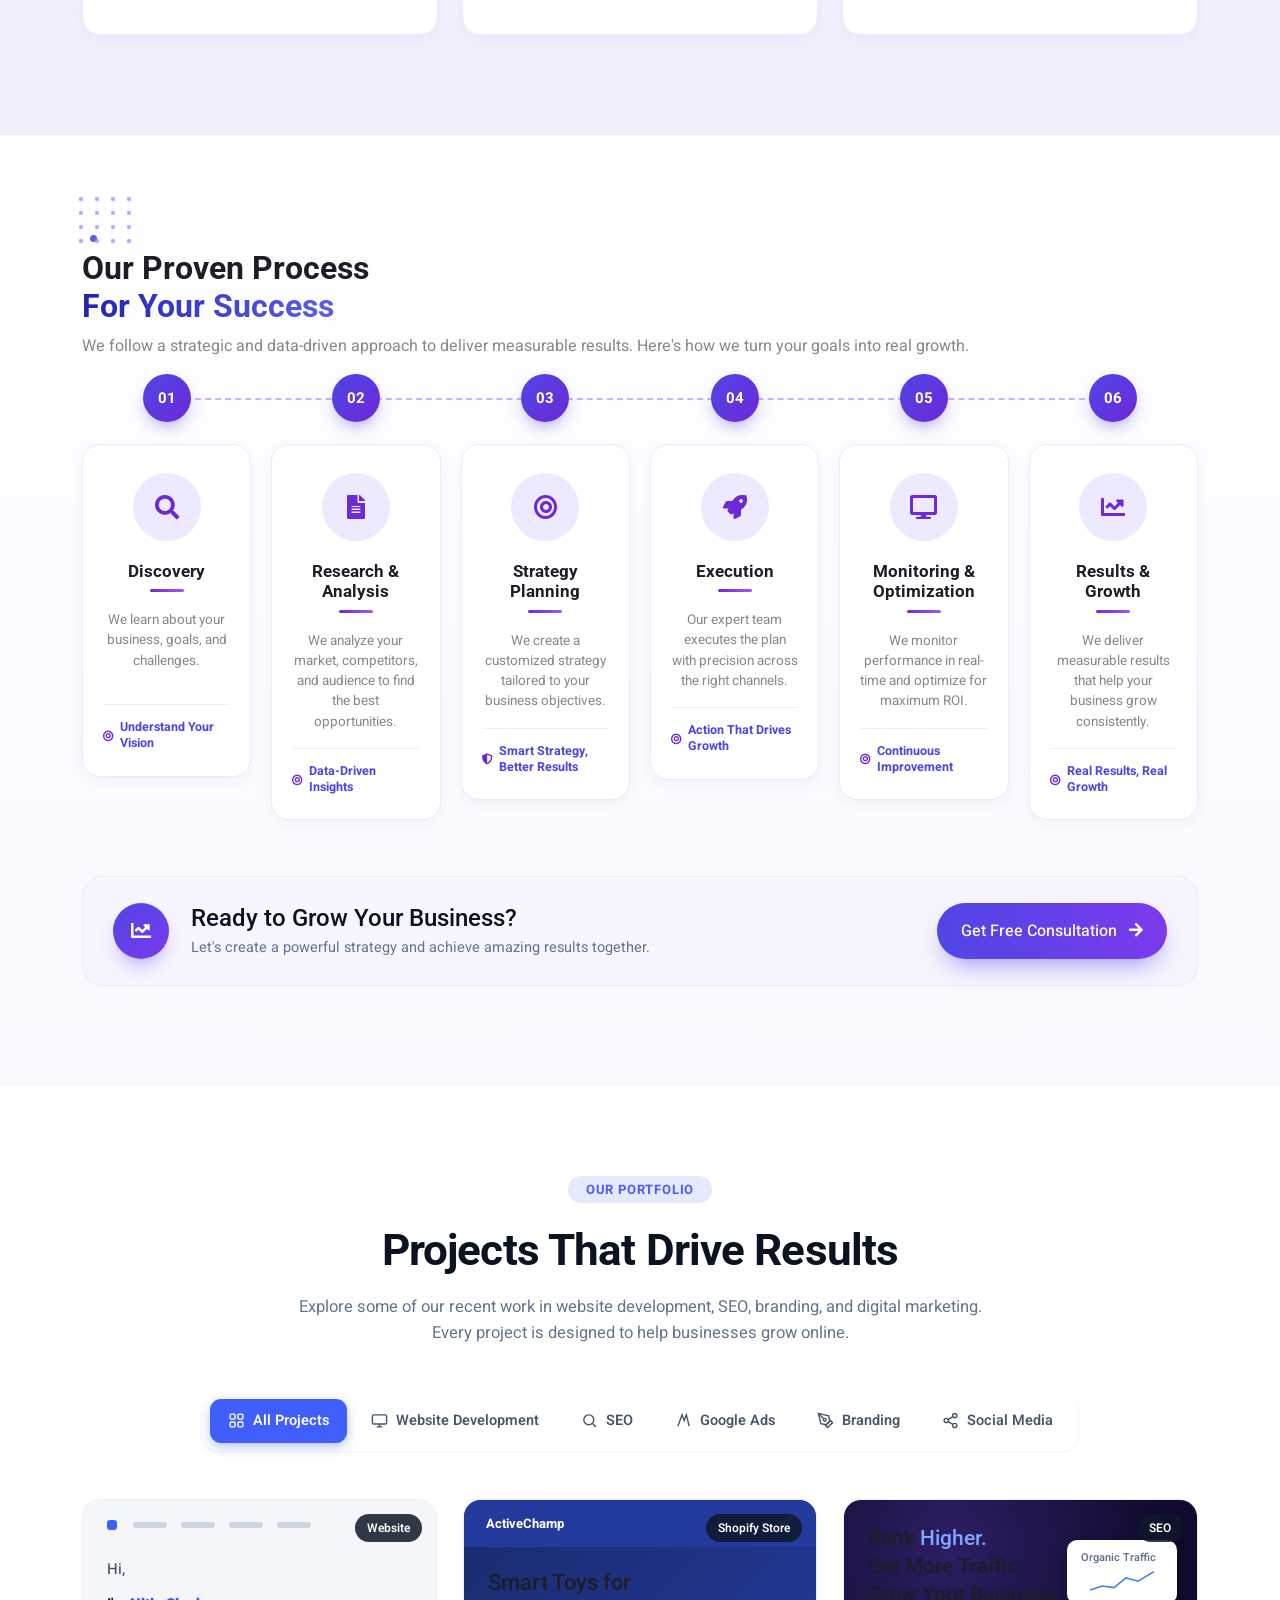
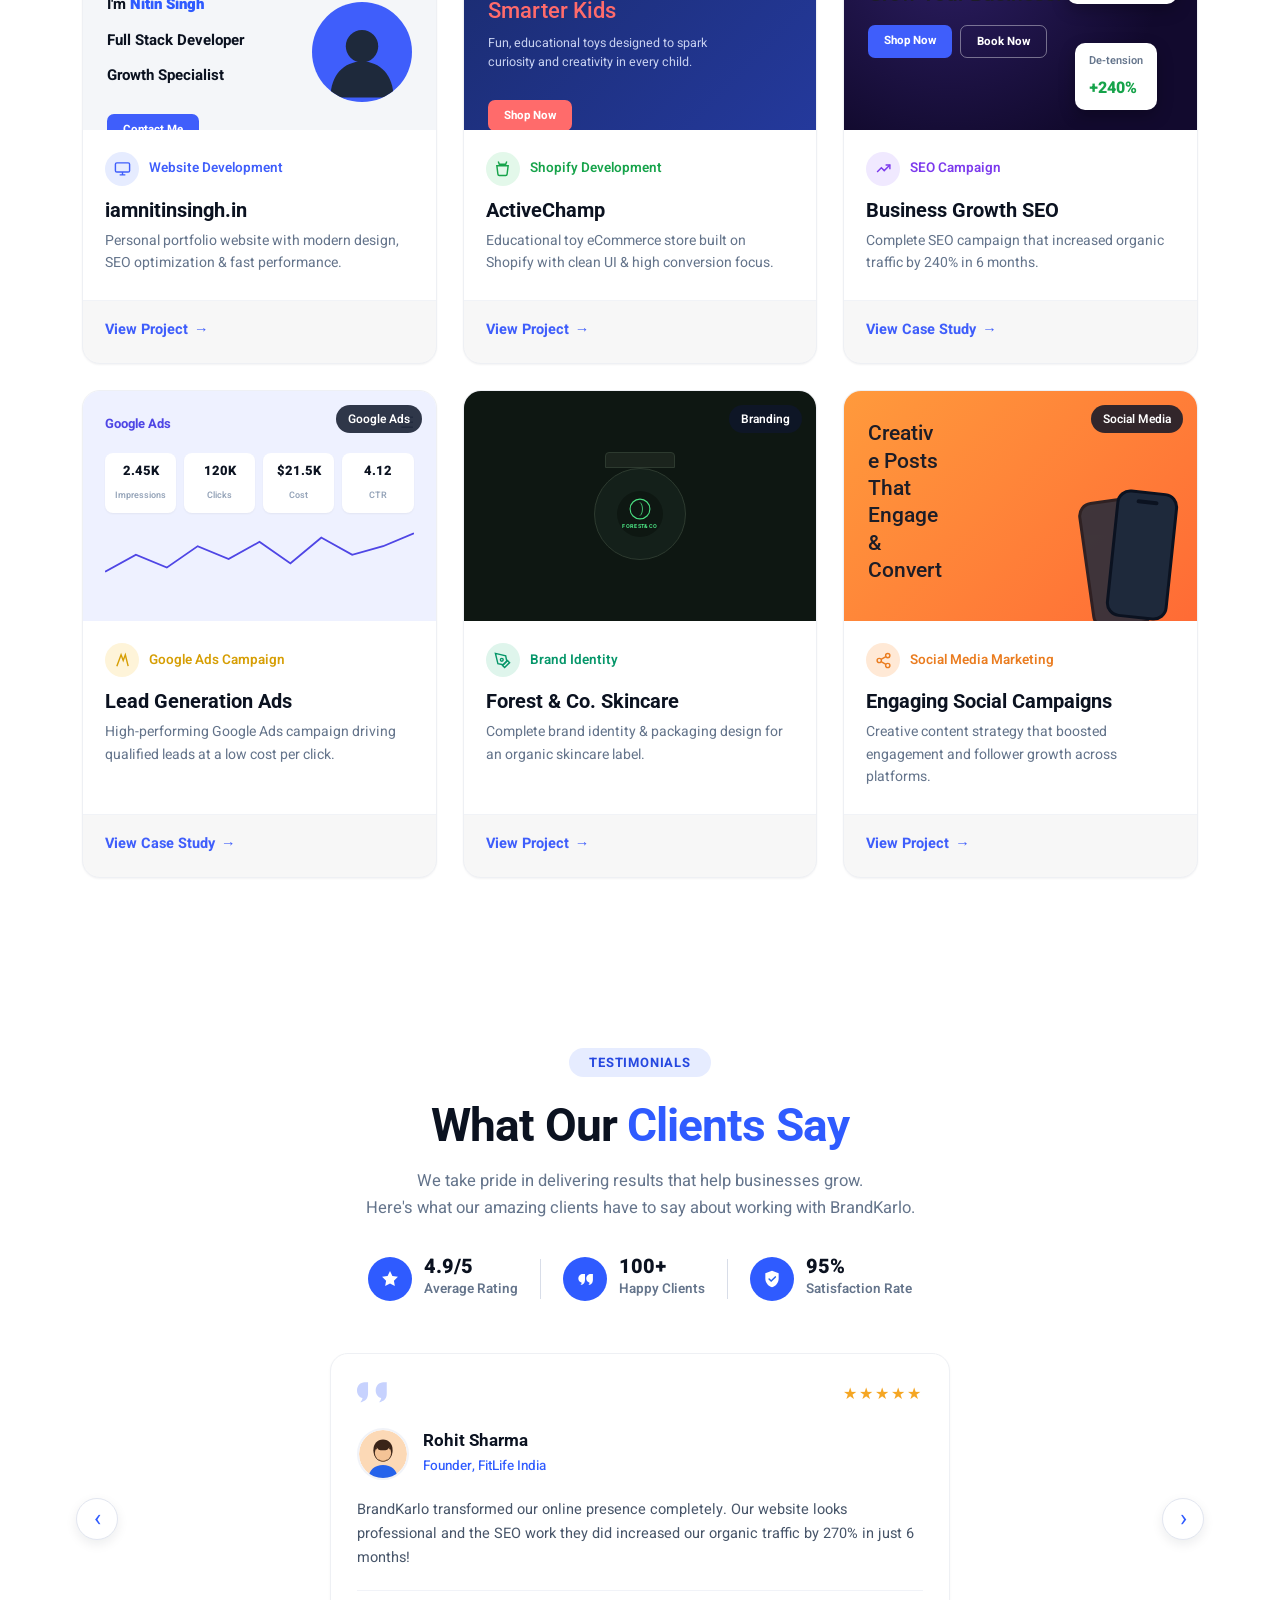
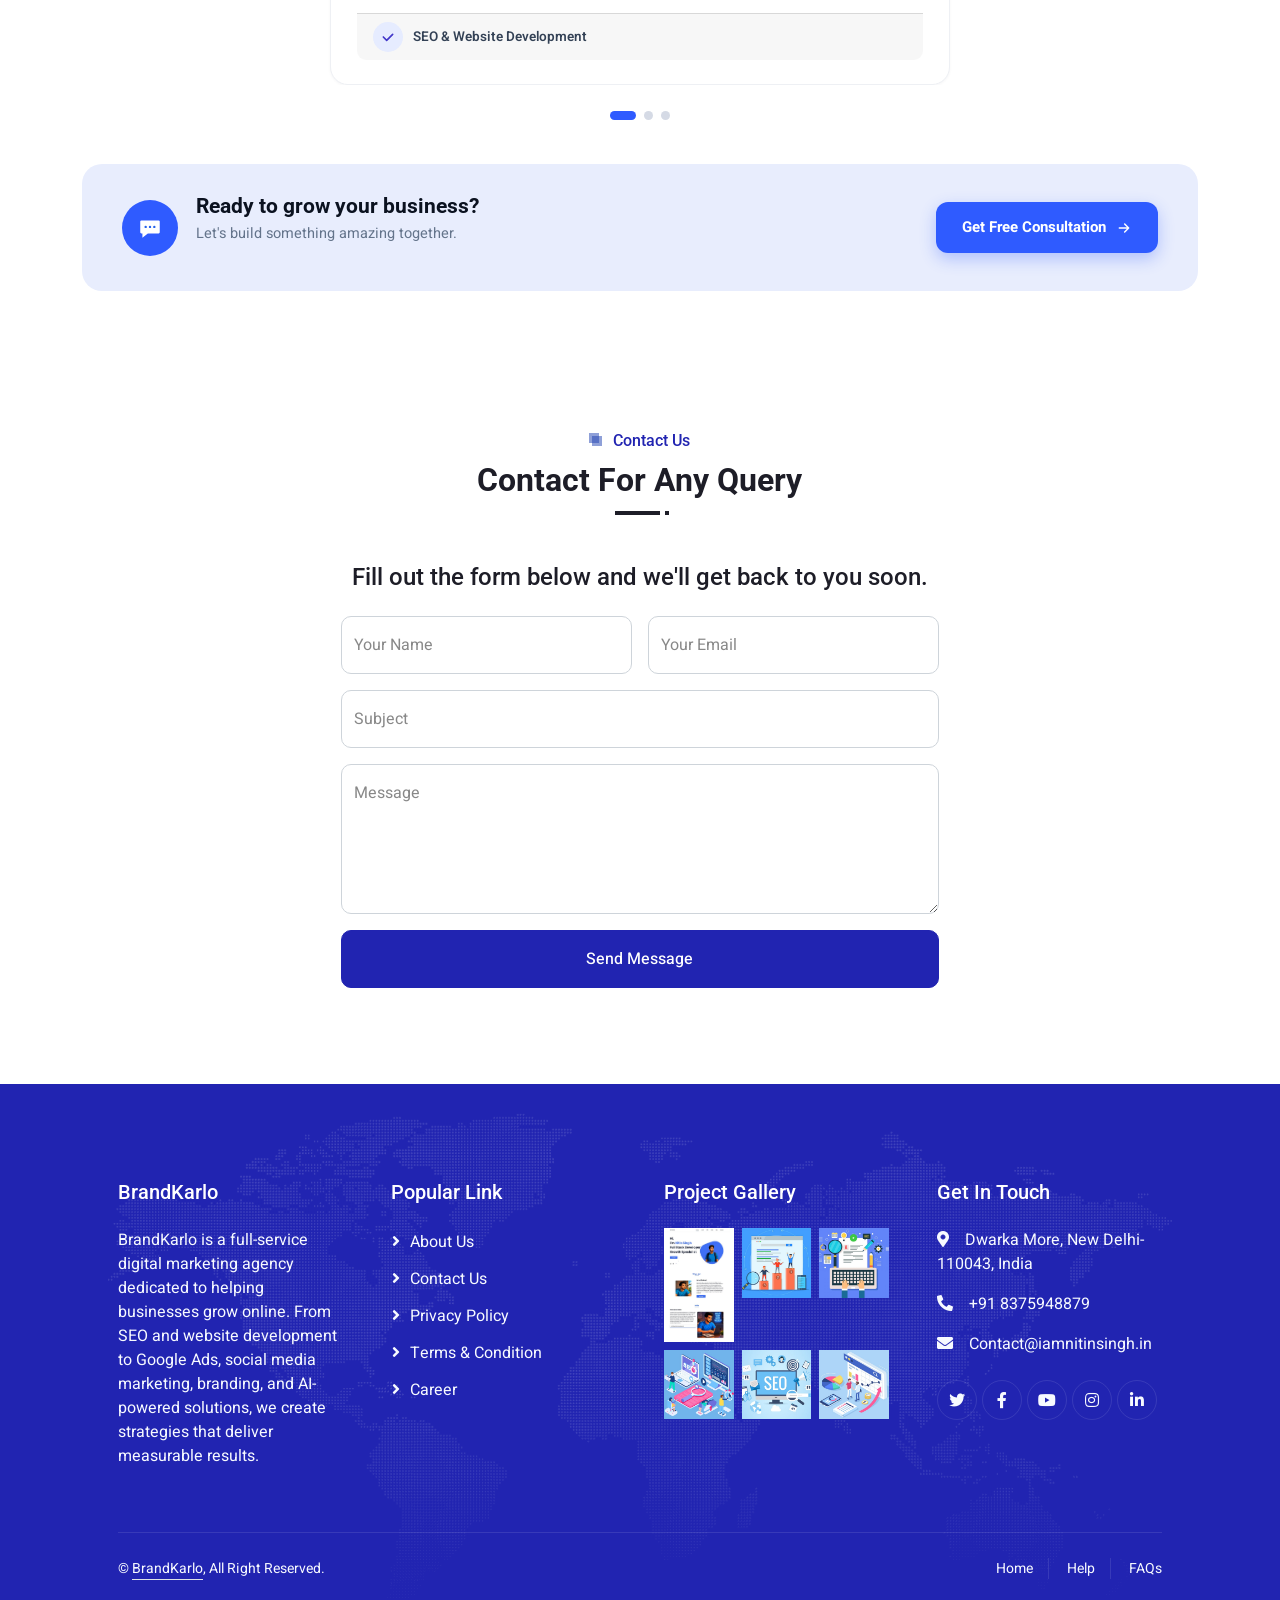
==== commit e33f85bd: "full ebsite is now working fine" ====
--- a/index.html
+++ b/index.html
@@ -86,7 +86,6 @@
             <nav class="navbar navbar-expand-lg navbar-light bk-navbar px-4 px-lg-5 py-3 py-lg-0">
                 <a href="index.html" class="navbar-brand p-0">
                     <p class="navbar-logo m-0"><i class="fa fa-search me-2" aria-hidden="true"></i>Brand<span class="fs-5">Karlo</span></p>
-                    <!-- <img src="img/logo.png" alt="Logo"> -->
                 </a>
                 <button class="navbar-toggler" type="button" data-bs-toggle="collapse" data-bs-target="#navbarCollapse">
                     <span class="fa fa-bars"></span>
@@ -96,7 +95,7 @@
                         <a href="index.html" class="nav-item nav-link active">Home</a>
                         <a href="about.html" class="nav-item nav-link">About</a>
                         <a href="service.html" class="nav-item nav-link">Service</a>
-                        <!-- <a href="project.html" class="nav-item nav-link">Project</a> -->
+                        <a href="project.html" class="nav-item nav-link">Project</a>
                         <a href="contact.html" class="nav-item nav-link">Contact</a>
                         <a href="Get-Free-Consultation.html" class="nav-item nav-link">Get Free Consultation</a>
                     </div>
@@ -253,10 +252,10 @@
                         </div>
                         <div class="d-flex align-items-center mt-4">
                             <a class="btn btn-primary rounded-pill px-4 me-3" href="./about.html">Read More</a>
-                            <a class="btn btn-outline-primary btn-square me-3" href="#"><i class="fab fa-facebook-f"></i></a>
-                            <a class="btn btn-outline-primary btn-square me-3" href="#"><i class="fab fa-twitter"></i></a>
-                            <a class="btn btn-outline-primary btn-square me-3" href="#"><i class="fab fa-instagram"></i></a>
-                            <a class="btn btn-outline-primary btn-square" href="#"><i class="fab fa-linkedin-in"></i></a>
+                            <a class="btn btn-outline-primary btn-square me-3" href="https://facebook.com/brandkarlo" target="_blank" rel="noopener noreferrer" aria-label="BrandKarlo on Facebook"><i class="fab fa-facebook-f"></i></a>
+                            <a class="btn btn-outline-primary btn-square me-3" href="https://twitter.com/brandkarlo" target="_blank" rel="noopener noreferrer" aria-label="BrandKarlo on Twitter"><i class="fab fa-twitter"></i></a>
+                            <a class="btn btn-outline-primary btn-square me-3" href="https://instagram.com/brandkarlo" target="_blank" rel="noopener noreferrer" aria-label="BrandKarlo on Instagram"><i class="fab fa-instagram"></i></a>
+                            <a class="btn btn-outline-primary btn-square" href="https://linkedin.com/company/brandkarlo" target="_blank" rel="noopener noreferrer" aria-label="BrandKarlo on LinkedIn"><i class="fab fa-linkedin-in"></i></a>
                         </div>
                     </div>
                     <div class="col-lg-6">
@@ -649,7 +648,7 @@
           <p class="card-desc">Personal portfolio website with modern design, SEO optimization &amp; fast performance.</p>
         </div>
         <div class="card-footer">
-          <a href="#" class="view-link">View Project <span class="arrow">→</span></a>
+          <a href="project.html#iamnitinsingh-portfolio" class="view-link">View Project <span class="arrow">→</span></a>
         </div>
       </article>
 
@@ -678,7 +677,7 @@
           <p class="card-desc">Educational toy eCommerce store built on Shopify with clean UI &amp; high conversion focus.</p>
         </div>
         <div class="card-footer">
-          <a href="#" class="view-link">View Project <span class="arrow">→</span></a>
+          <a href="project.html#activechamp-shopify" class="view-link">View Project <span class="arrow">→</span></a>
         </div>
       </article>
 
@@ -713,7 +712,7 @@
           <p class="card-desc">Complete SEO campaign that increased organic traffic by 240% in 6 months.</p>
         </div>
         <div class="card-footer">
-          <a href="#" class="view-link">View Case Study <span class="arrow">→</span></a>
+          <a href="project.html#business-growth-seo" class="view-link">View Case Study <span class="arrow">→</span></a>
         </div>
       </article>
 
@@ -744,7 +743,7 @@
           <p class="card-desc">High-performing Google Ads campaign driving qualified leads at a low cost per click.</p>
         </div>
         <div class="card-footer">
-          <a href="#" class="view-link">View Case Study <span class="arrow">→</span></a>
+          <a href="project.html#lead-generation-ads" class="view-link">View Case Study <span class="arrow">→</span></a>
         </div>
       </article>
 
@@ -773,7 +772,7 @@
           <p class="card-desc">Complete brand identity &amp; packaging design for an organic skincare label.</p>
         </div>
         <div class="card-footer">
-          <a href="#" class="view-link">View Project <span class="arrow">→</span></a>
+          <a href="project.html#forest-co-skincare" class="view-link">View Project <span class="arrow">→</span></a>
         </div>
       </article>
 
@@ -802,7 +801,7 @@
           <p class="card-desc">Creative content strategy that boosted engagement and follower growth across platforms.</p>
         </div>
         <div class="card-footer">
-          <a href="#" class="view-link">View Project <span class="arrow">→</span></a>
+          <a href="project.html#engaging-social-campaigns" class="view-link">View Project <span class="arrow">→</span></a>
         </div>
       </article>
 
@@ -1075,11 +1074,11 @@
 
                     <div class="col-md-6 col-lg-3">
                         <h5 class="text-white mb-4">Popular Link</h5>
-                        <a class="btn btn-link" href="#">About Us</a>
-                        <a class="btn btn-link" href="#">Contact Us</a>
-                        <a class="btn btn-link" href="#">Privacy Policy</a>
-                        <a class="btn btn-link" href="#">Terms & Condition</a>
-                        <a class="btn btn-link" href="#">Career</a>
+                        <a class="btn btn-link" href="about.html">About Us</a>
+                        <a class="btn btn-link" href="contact.html">Contact Us</a>
+                        <a class="btn btn-link" href="privacy-policy.html">Privacy Policy</a>
+                        <a class="btn btn-link" href="terms-and-conditions.html">Terms & Condition</a>
+                        <a class="btn btn-link" href="careers.html">Career</a>
                     </div>
                     <div class="col-md-6 col-lg-3">
                         <h5 class="text-white mb-4">Project Gallery</h5>
@@ -1113,11 +1112,11 @@
                         <p><i class="fa fa-phone-alt me-3"></i>+91 8375948879</p>
                         <p><i class="fa fa-envelope me-3"></i>Contact@iamnitinsingh.in</p>
                         <div class="d-flex pt-2">
-                            <a class="btn btn-outline-light btn-social" href="#"><i class="fab fa-twitter"></i></a>
-                            <a class="btn btn-outline-light btn-social" href="#"><i class="fab fa-facebook-f"></i></a>
-                            <a class="btn btn-outline-light btn-social" href="#"><i class="fab fa-youtube"></i></a>
-                            <a class="btn btn-outline-light btn-social" href="#"><i class="fab fa-instagram"></i></a>
-                            <a class="btn btn-outline-light btn-social" href="#"><i class="fab fa-linkedin-in"></i></a>
+                            <a class="btn btn-outline-light btn-social" href="https://twitter.com/brandkarlo" target="_blank" rel="noopener noreferrer" aria-label="BrandKarlo on Twitter"><i class="fab fa-twitter"></i></a>
+                            <a class="btn btn-outline-light btn-social" href="https://facebook.com/brandkarlo" target="_blank" rel="noopener noreferrer" aria-label="BrandKarlo on Facebook"><i class="fab fa-facebook-f"></i></a>
+                            <a class="btn btn-outline-light btn-social" href="https://youtube.com/@brandkarlo" target="_blank" rel="noopener noreferrer" aria-label="BrandKarlo on YouTube"><i class="fab fa-youtube"></i></a>
+                            <a class="btn btn-outline-light btn-social" href="https://instagram.com/brandkarlo" target="_blank" rel="noopener noreferrer" aria-label="BrandKarlo on Instagram"><i class="fab fa-instagram"></i></a>
+                            <a class="btn btn-outline-light btn-social" href="https://linkedin.com/company/brandkarlo" target="_blank" rel="noopener noreferrer" aria-label="BrandKarlo on LinkedIn"><i class="fab fa-linkedin-in"></i></a>
                         </div>
                     </div>
 
@@ -1133,13 +1132,13 @@
                 <div class="copyright">
                     <div class="row">
                         <div class="col-md-6 text-center text-md-start mb-3 mb-md-0">
-                            &copy; <a class="border-bottom" href="#">BrandKarlo</a>, All Right Reserved. 
+                            &copy; <a class="border-bottom" href="index.html">BrandKarlo</a>, All Right Reserved. 
                         </div>
                         <div class="col-md-6 text-center text-md-end">
                             <div class="footer-menu">
-                                <a href="#">Home</a>
-                                <a href="#">Help</a>
-                                <a href="#">FQAs</a>
+                                <a href="index.html">Home</a>
+                                <a href="contact.html">Help</a>
+                                <a href="faq.html">FAQs</a>
                             </div>
                         </div>
                     </div>
--- a/css/style.css
+++ b/css/style.css
@@ -1,3 +1,8 @@
+/* Keep anchor-linked sections visible below the sticky navbar */
+[id] {
+    scroll-margin-top: 90px;
+}
+
 /********** Template CSS **********/
 :root {
     --primary: #2124B1;
@@ -735,6 +740,67 @@
   border-top: 1px solid #f1f3f7;
 }
 
+.case-study-list {
+  list-style: none;
+  padding: 0;
+  margin: 0 0 4px;
+}
+
+.case-study-list li {
+  font-size: 13.5px;
+  line-height: 1.6;
+  color: #64748b;
+  margin-bottom: 8px;
+}
+
+.case-study-list li strong {
+  color: #0b1220;
+}
+
+/*** Static page content (Privacy Policy, Terms, Careers) ***/
+.static-page-content {
+  line-height: 1.7;
+  color: #555;
+}
+.static-page-content h3 {
+  font-size: 1.3rem;
+  color: #222;
+  margin-top: 28px;
+  margin-bottom: 12px;
+}
+.static-page-content p {
+  margin-bottom: 14px;
+  font-size: 1.02rem;
+}
+.static-page-content ul {
+  margin-bottom: 18px;
+  padding-left: 20px;
+}
+.static-page-content li {
+  margin-bottom: 8px;
+  font-size: 1.02rem;
+}
+.static-page-content a {
+  color: var(--primary);
+  font-weight: 600;
+}
+
+/*** Service detail blocks on the Service page ***/
+.service-detail-block h3 {
+  font-size: 1.35rem;
+  color: #222;
+  margin-bottom: 10px;
+}
+.service-detail-block p {
+  color: #555;
+  font-size: 1.02rem;
+  line-height: 1.7;
+}
+.service-detail-block a {
+  color: var(--primary);
+  font-weight: 600;
+}
+
 .view-link {
   display: inline-flex;
   align-items: center;
@@ -2511,3 +2577,19 @@
     .process-cta { justify-content: center; text-align: center; }
     .process-cta-btn { margin-left: 0; width: 100%; text-align: center; }
 }
+
+/* ---------- Navbar offset spacer (inner pages) ----------
+   The navbar is position:absolute on desktop (min-width:992px) so it can sit
+   on top of the home page's hero section. Inner pages (About, Service,
+   Contact, Project, Get Free Consultation) don't have that hero block, so
+   without this spacer the page content renders underneath the navbar. On
+   mobile the navbar is in normal flow already, so no spacer is needed there. */
+.navbar-offset-spacer {
+    height: 95px;
+}
+
+@media (max-width: 991.98px) {
+    .navbar-offset-spacer {
+        height: 0;
+    }
+}
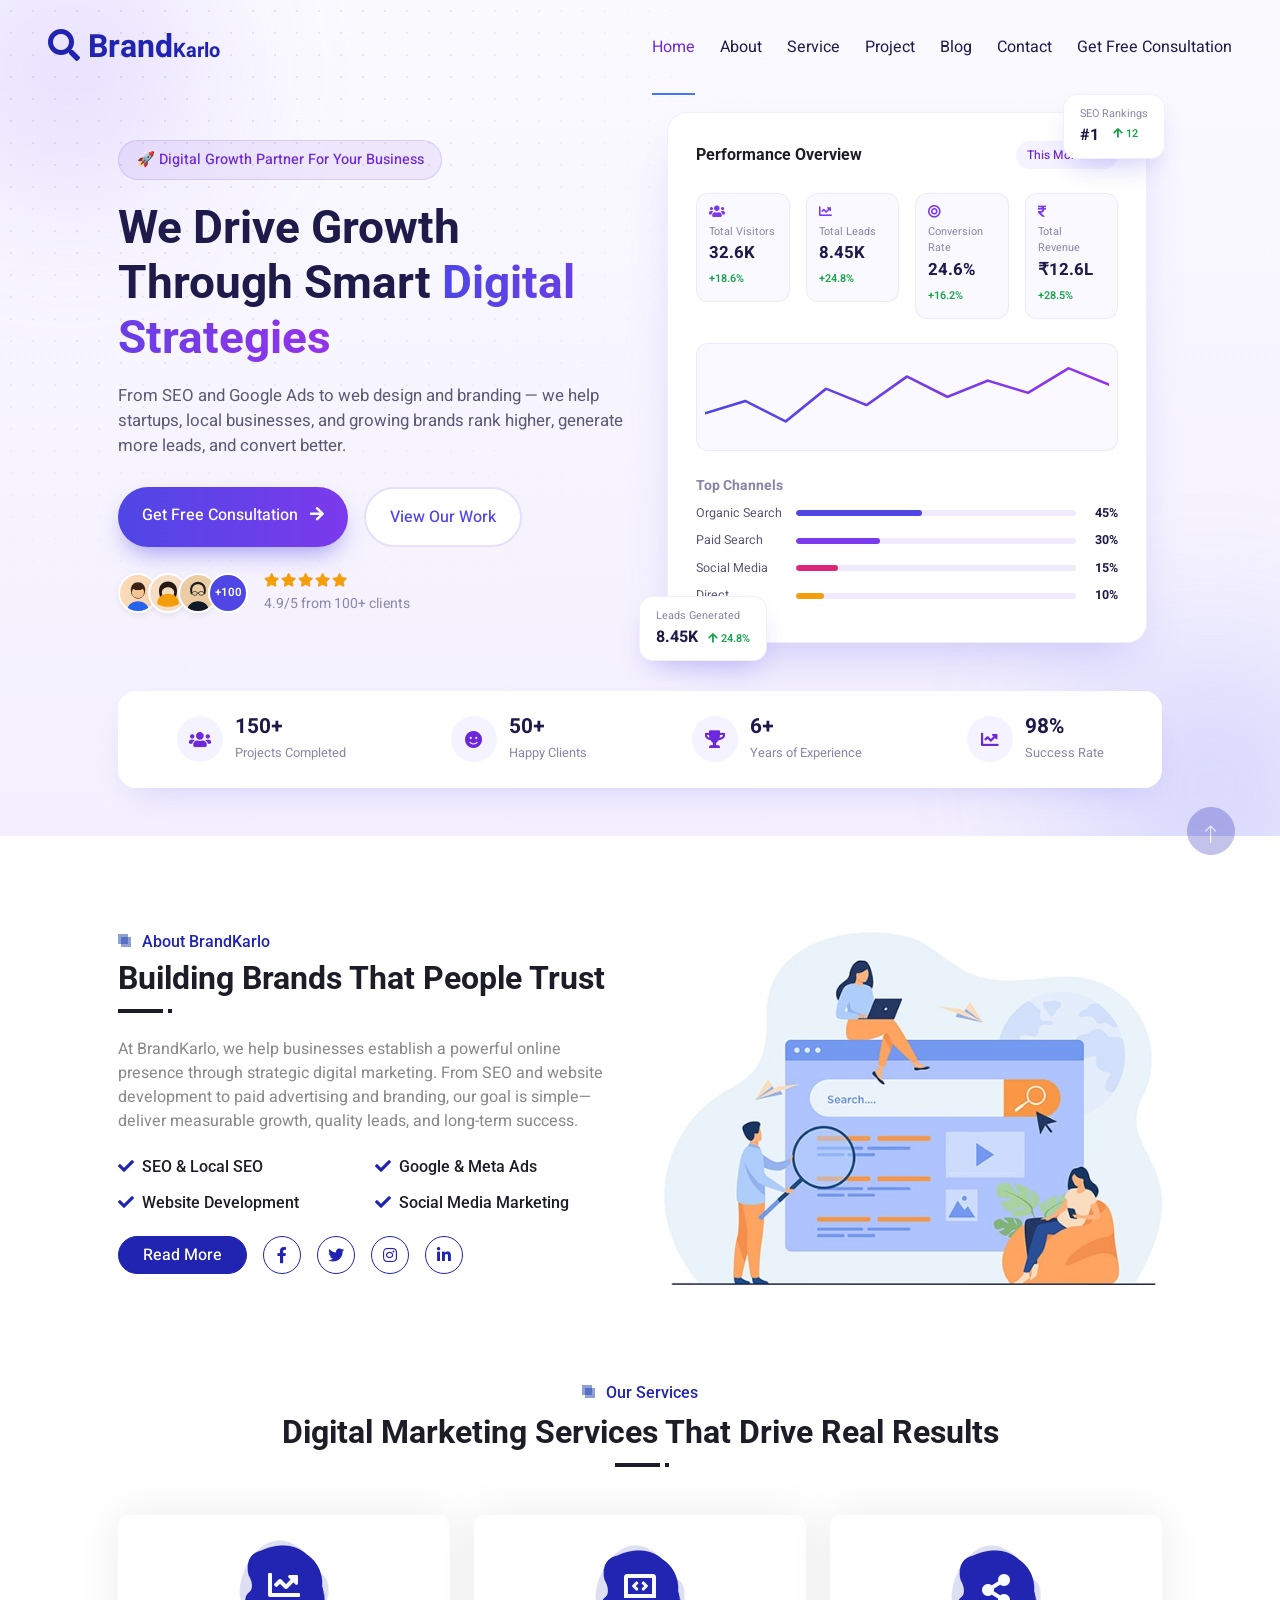
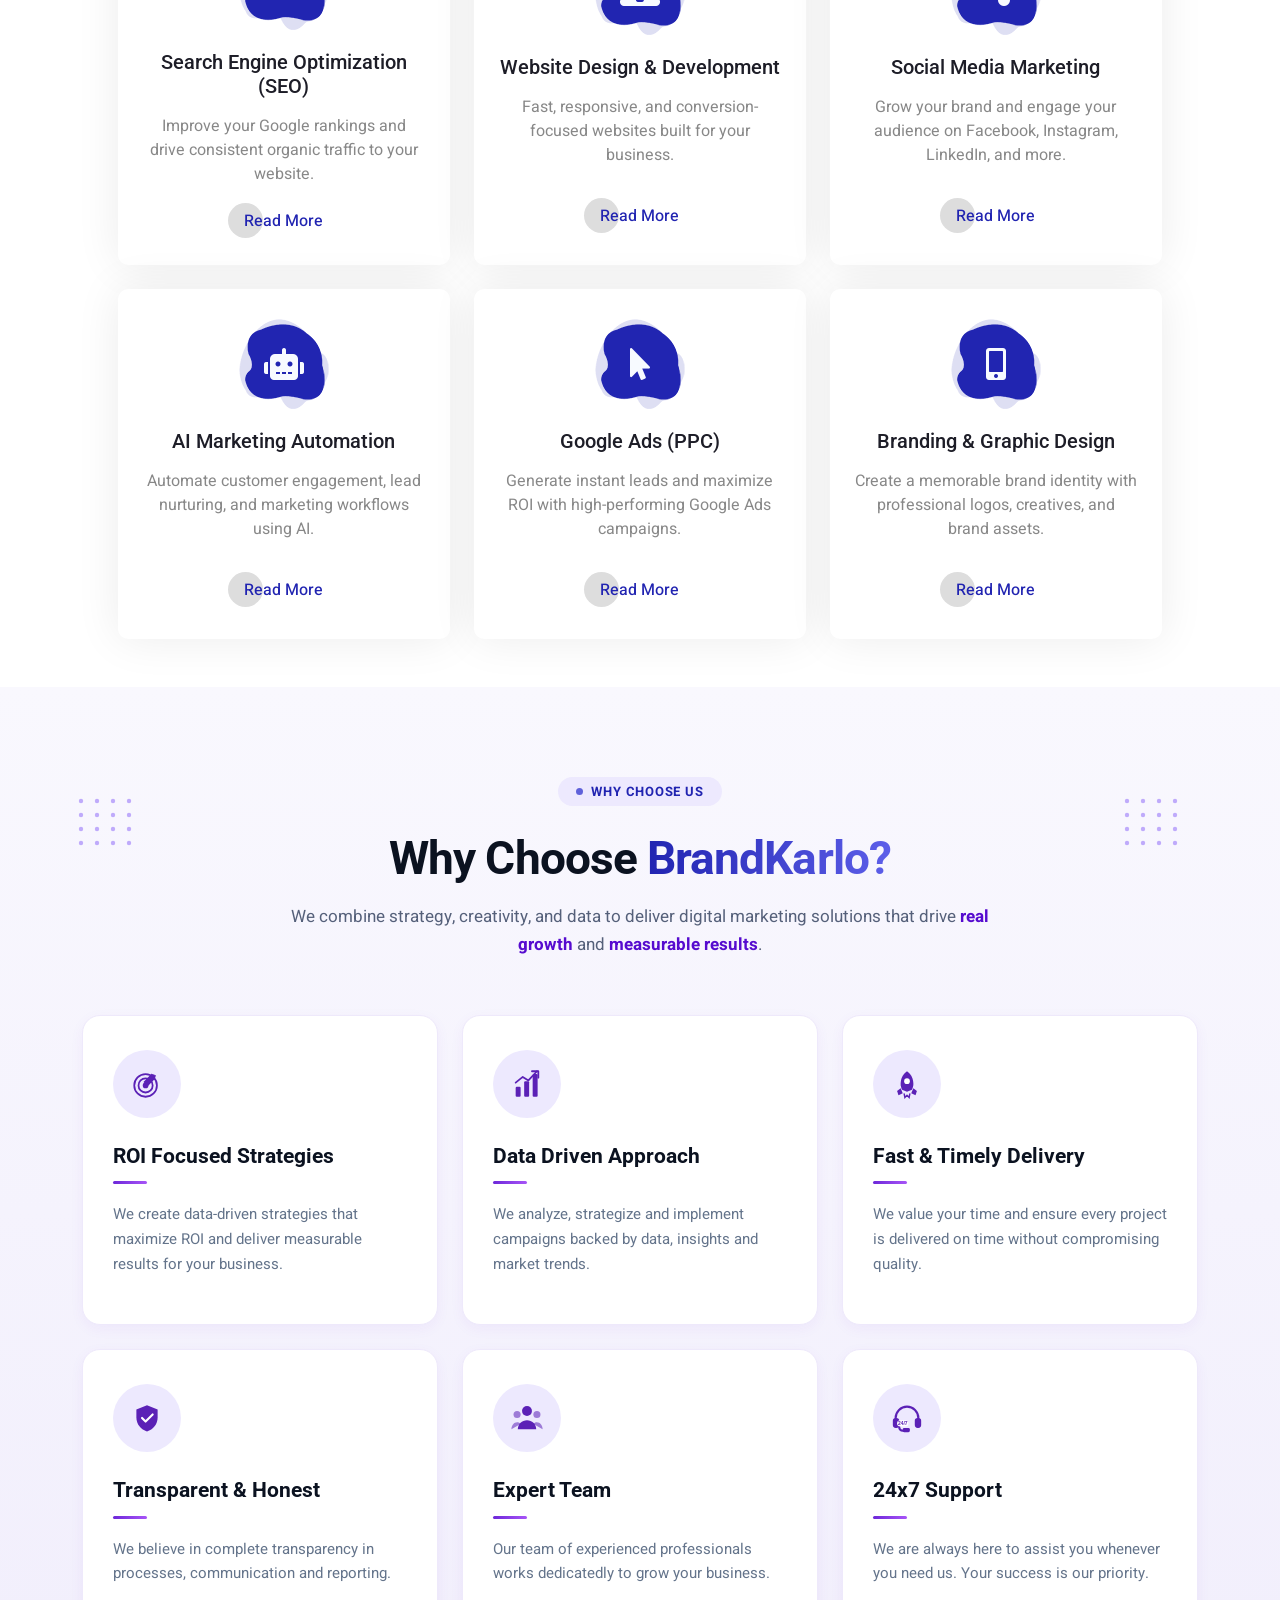
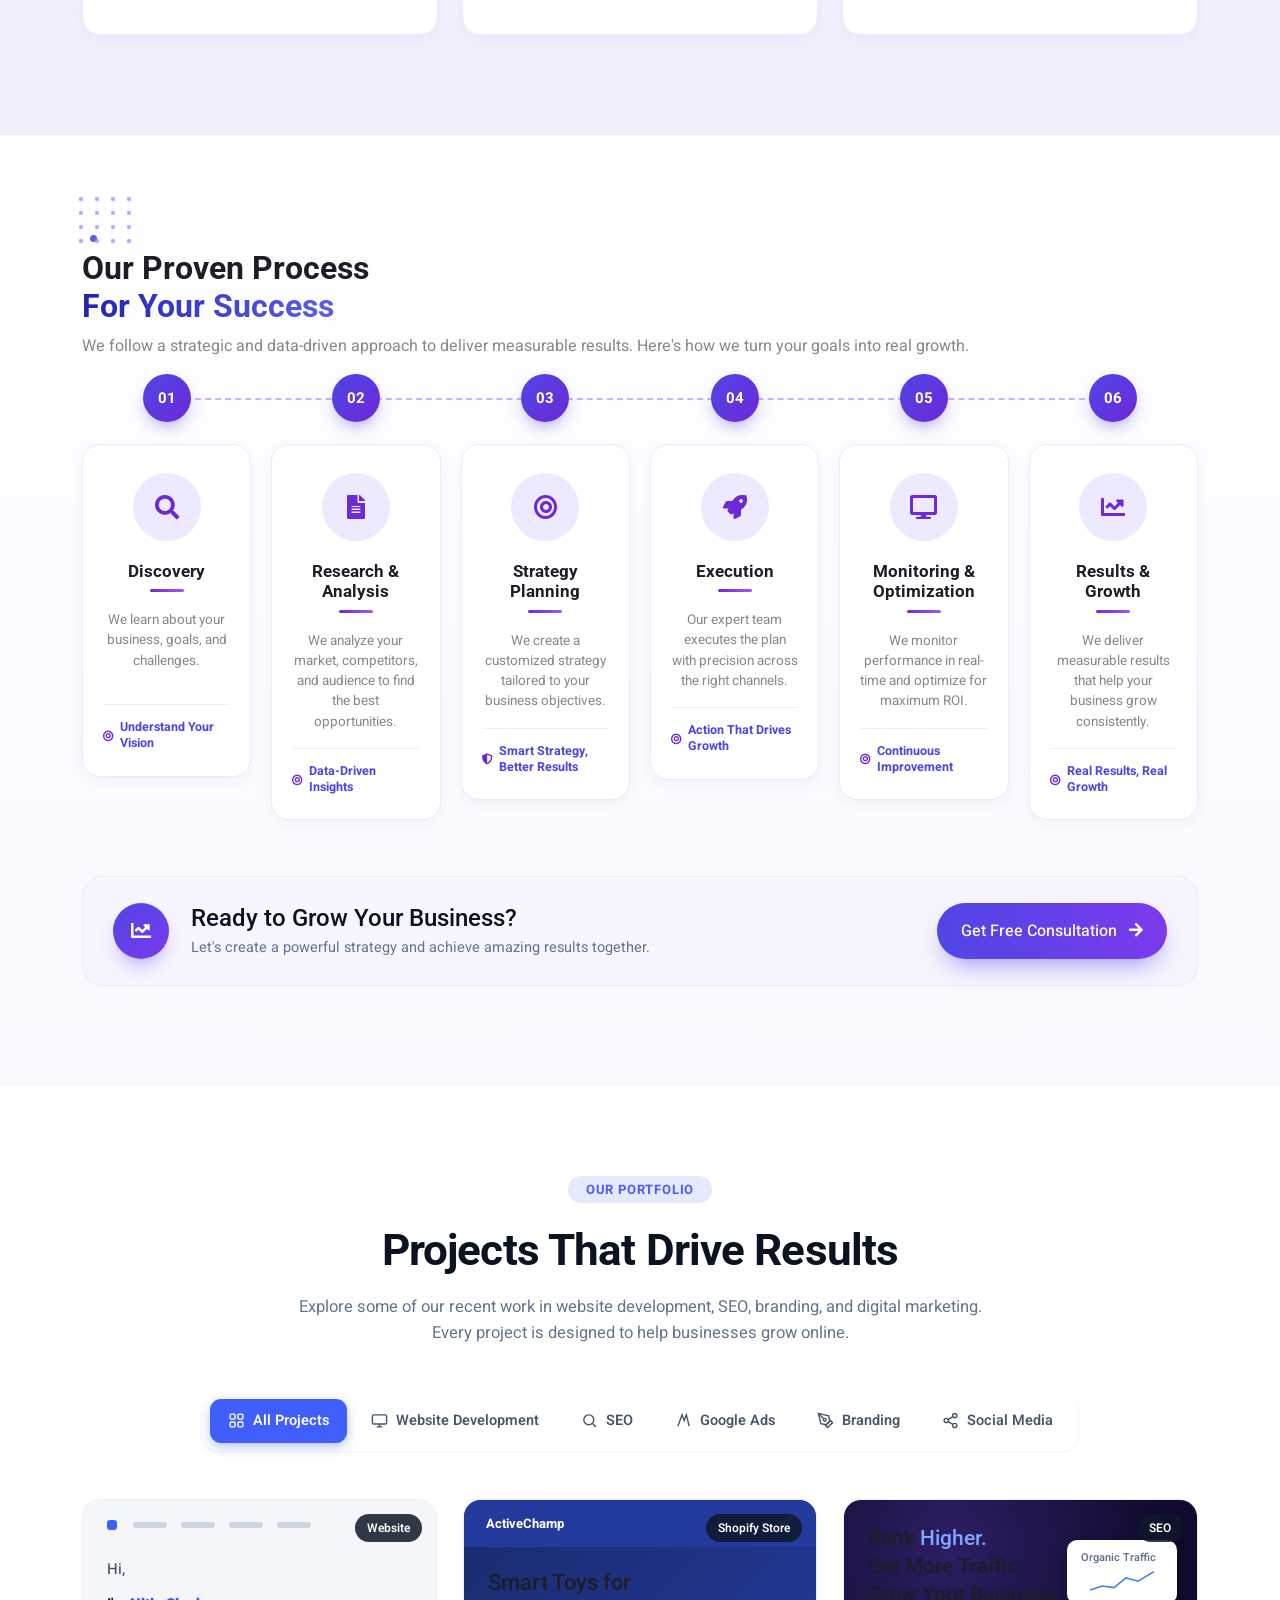
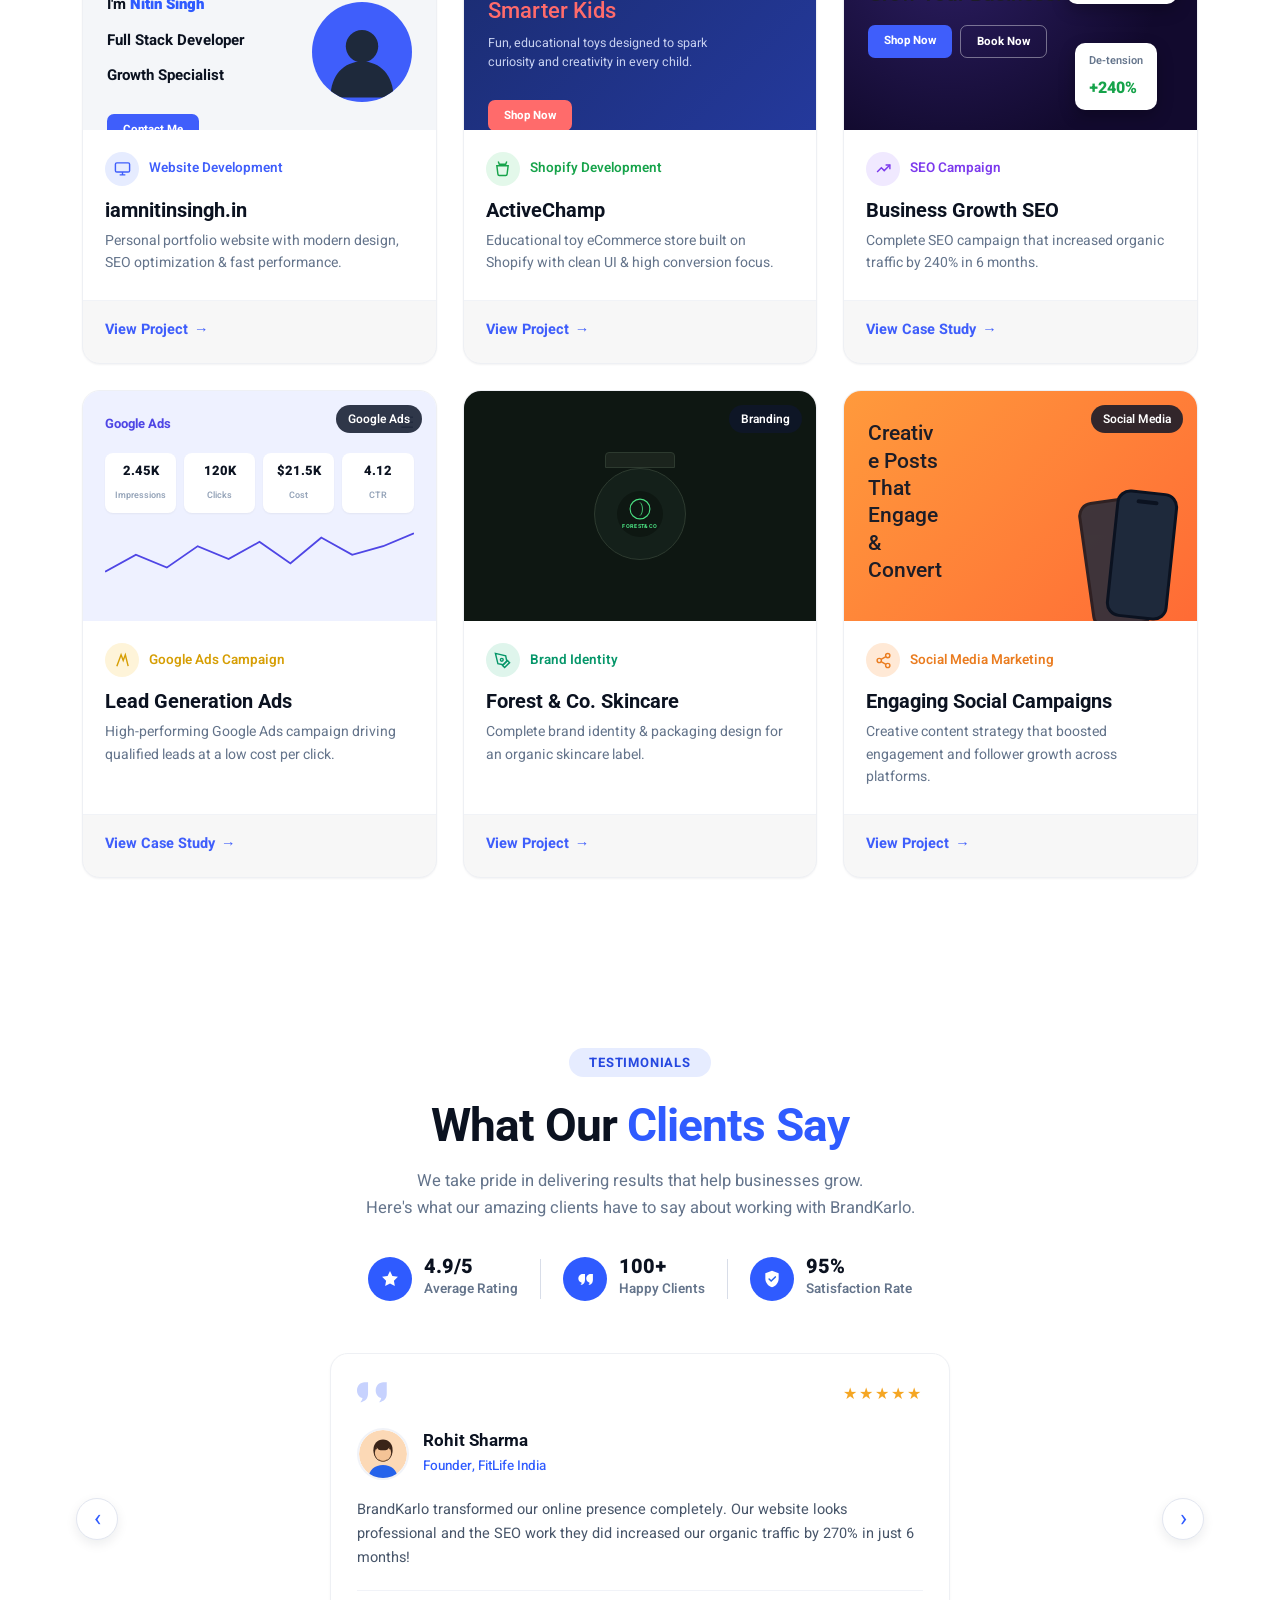
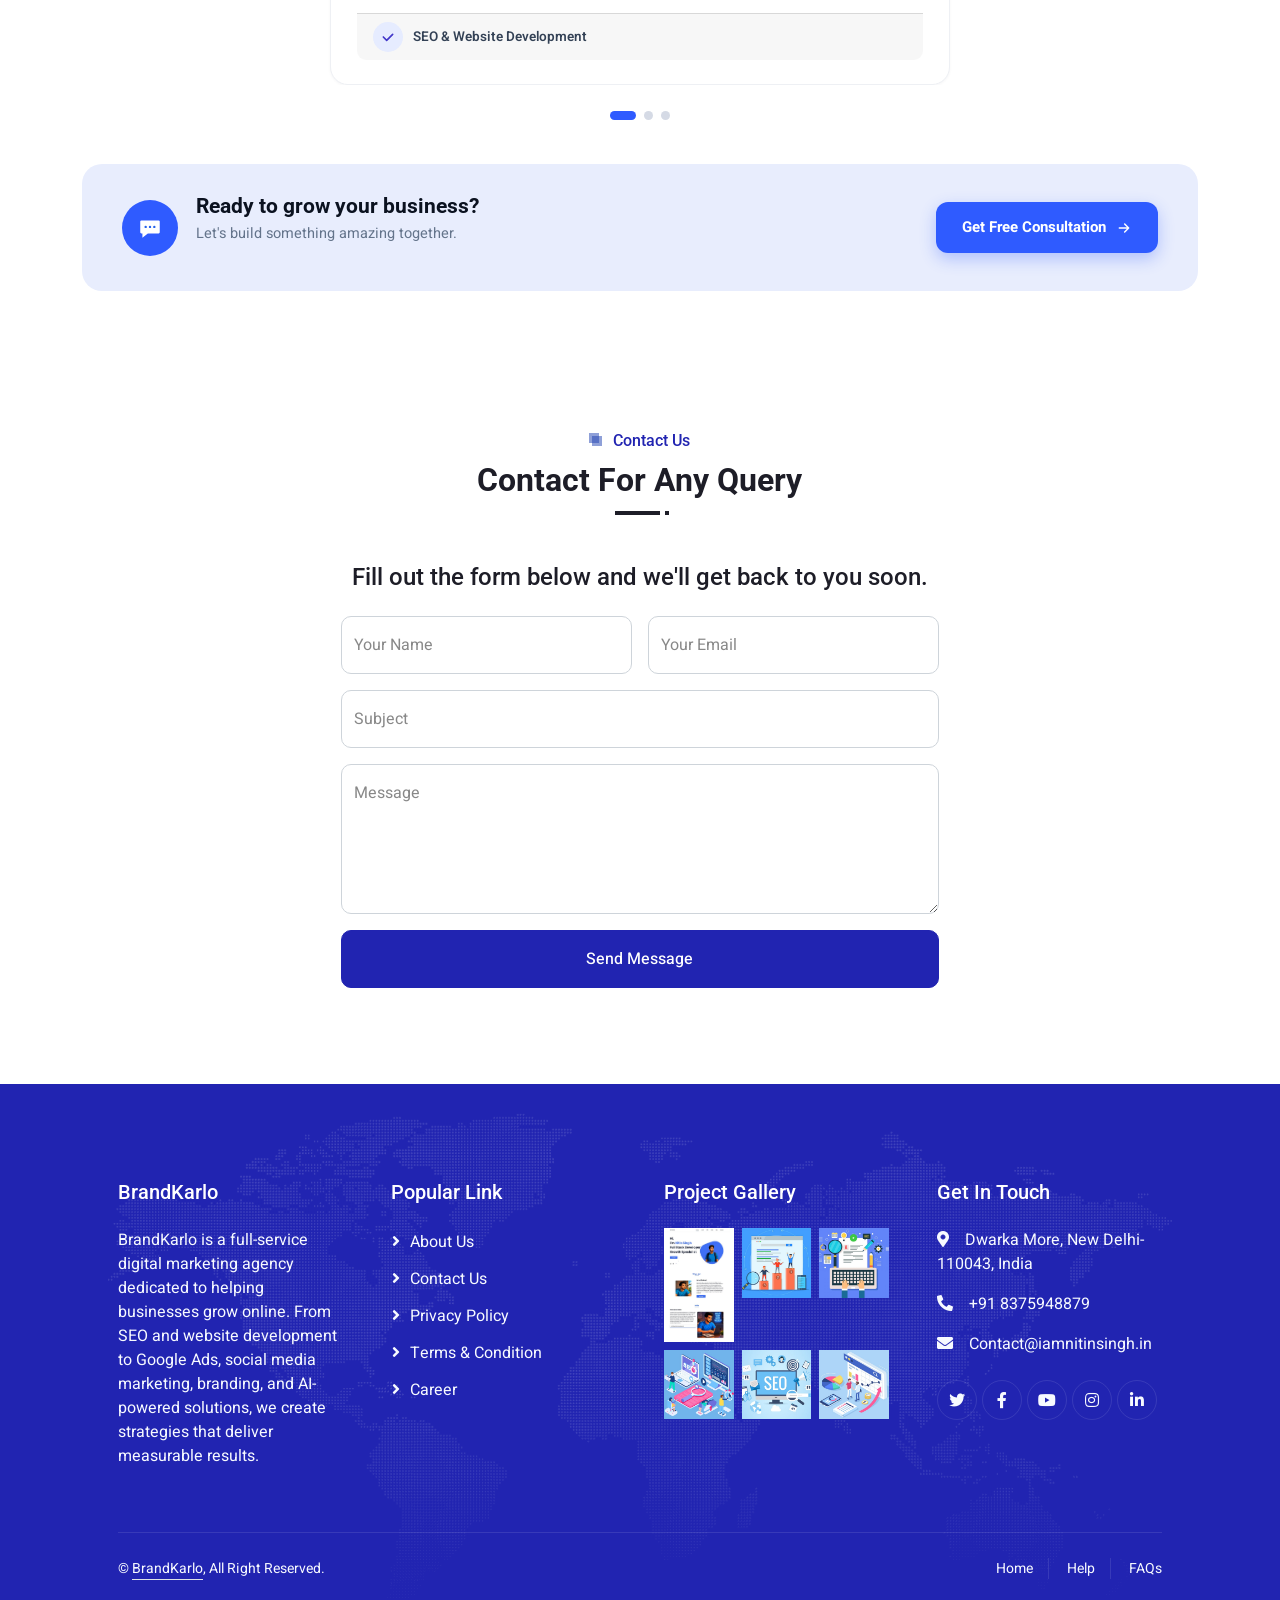
==== commit 3a87f4ea: "add blog post page" ====
--- a/index.html
+++ b/index.html
@@ -96,6 +96,7 @@
                         <a href="about.html" class="nav-item nav-link">About</a>
                         <a href="service.html" class="nav-item nav-link">Service</a>
                         <a href="project.html" class="nav-item nav-link">Project</a>
+                        <a href="blog.html" class="nav-item nav-link">Blog</a>
                         <a href="contact.html" class="nav-item nav-link">Contact</a>
                         <a href="Get-Free-Consultation.html" class="nav-item nav-link">Get Free Consultation</a>
                     </div>
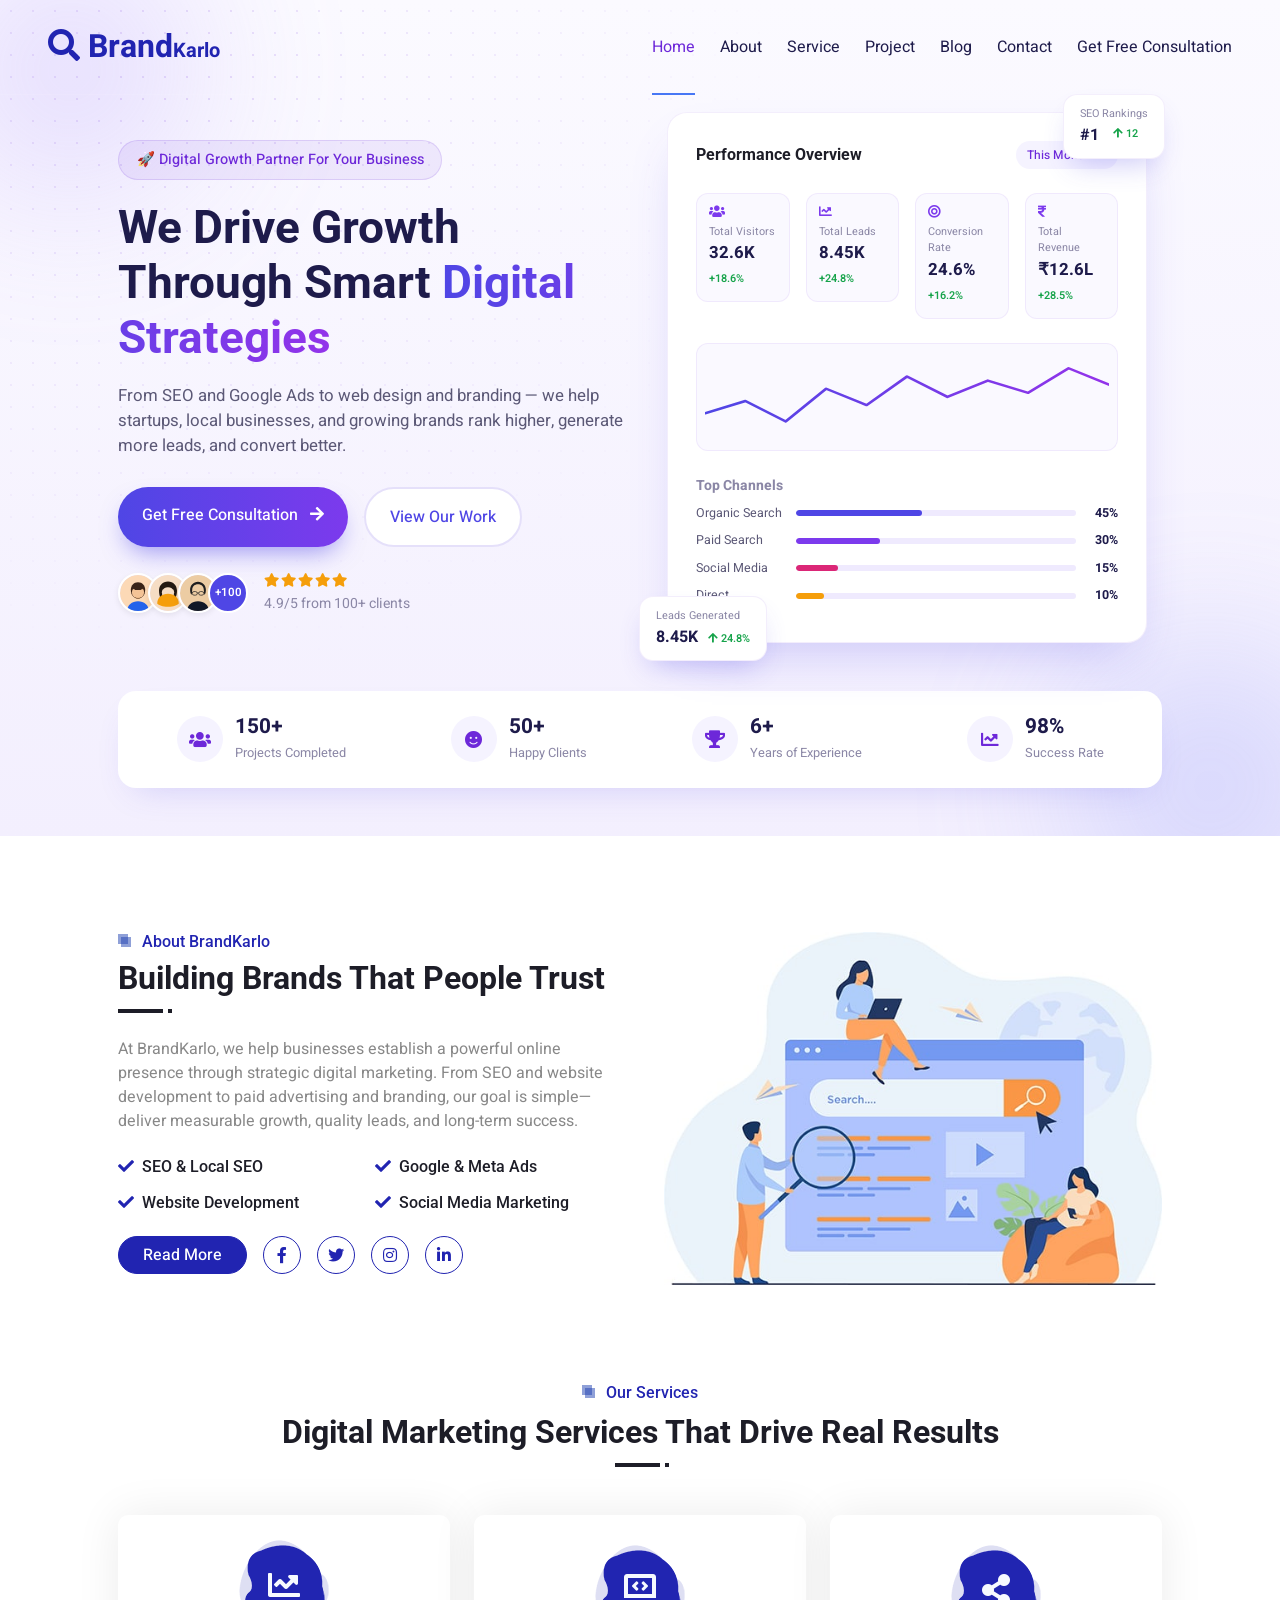
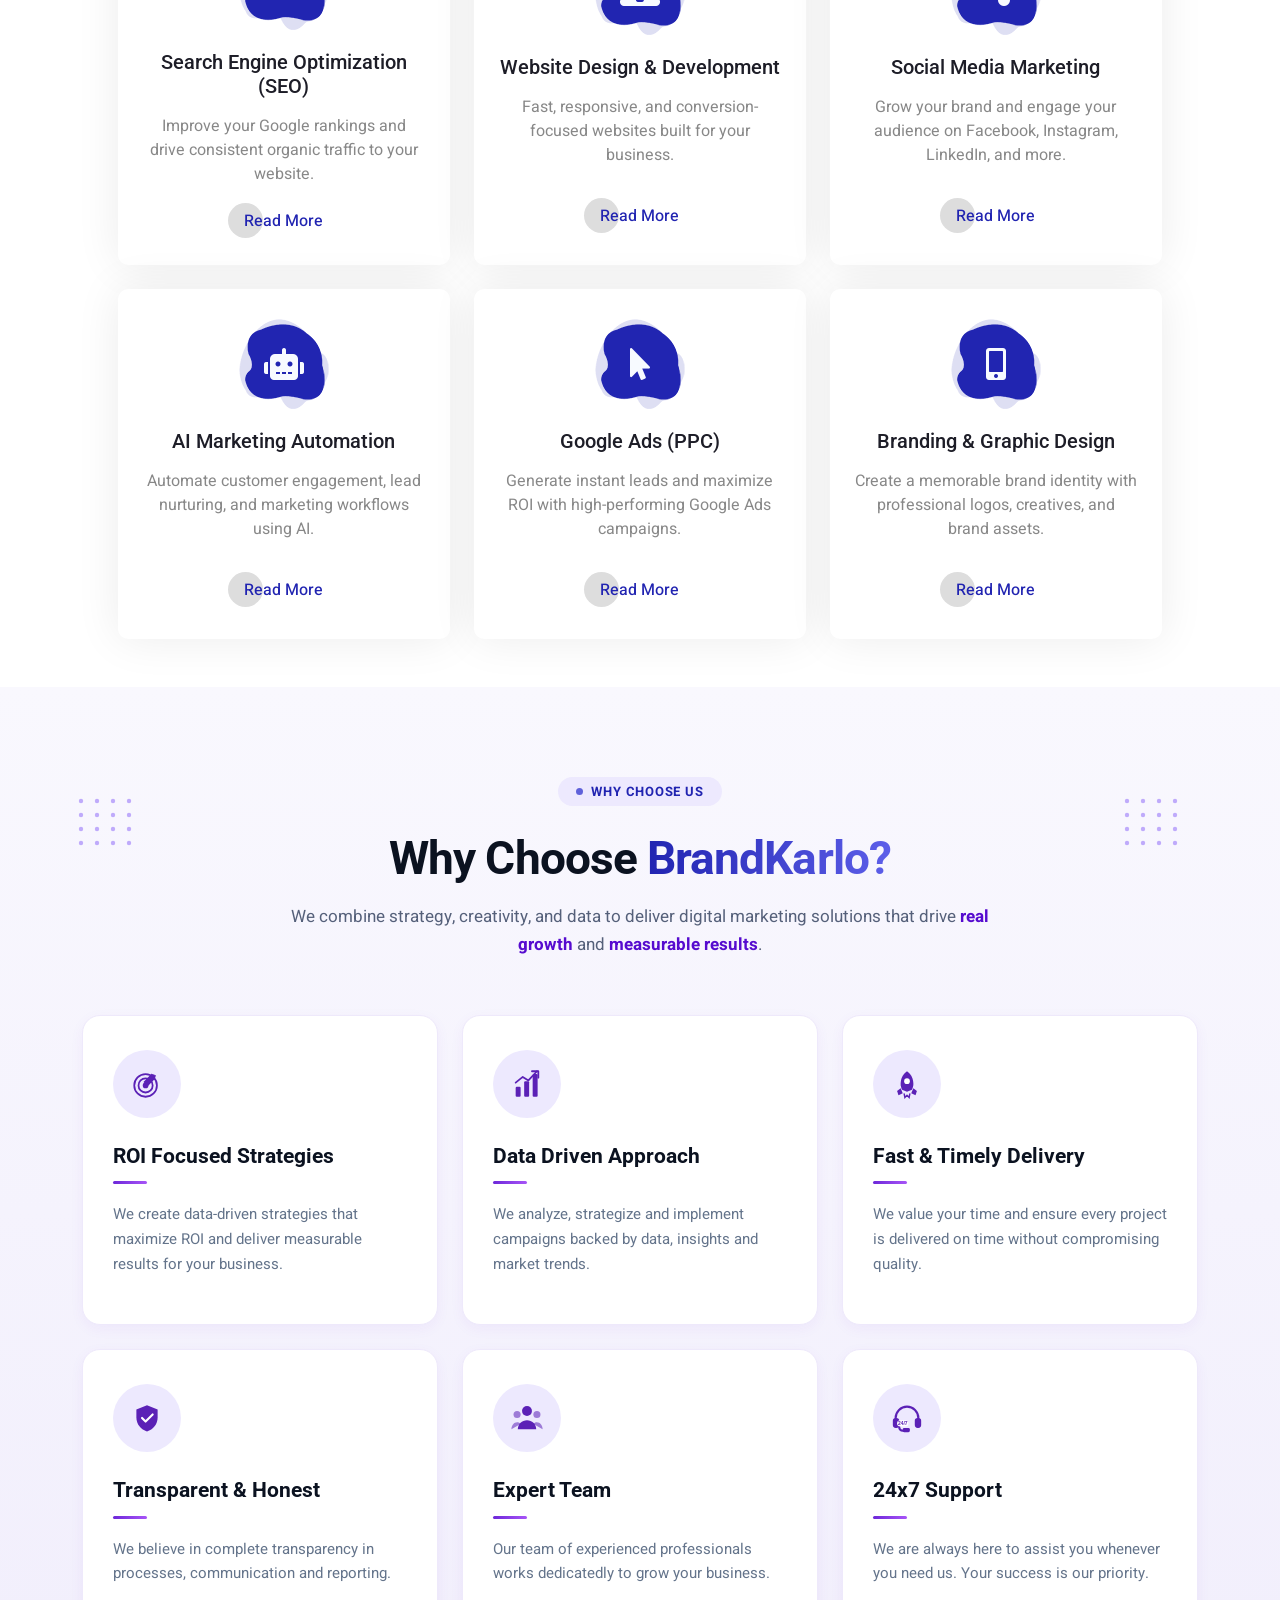
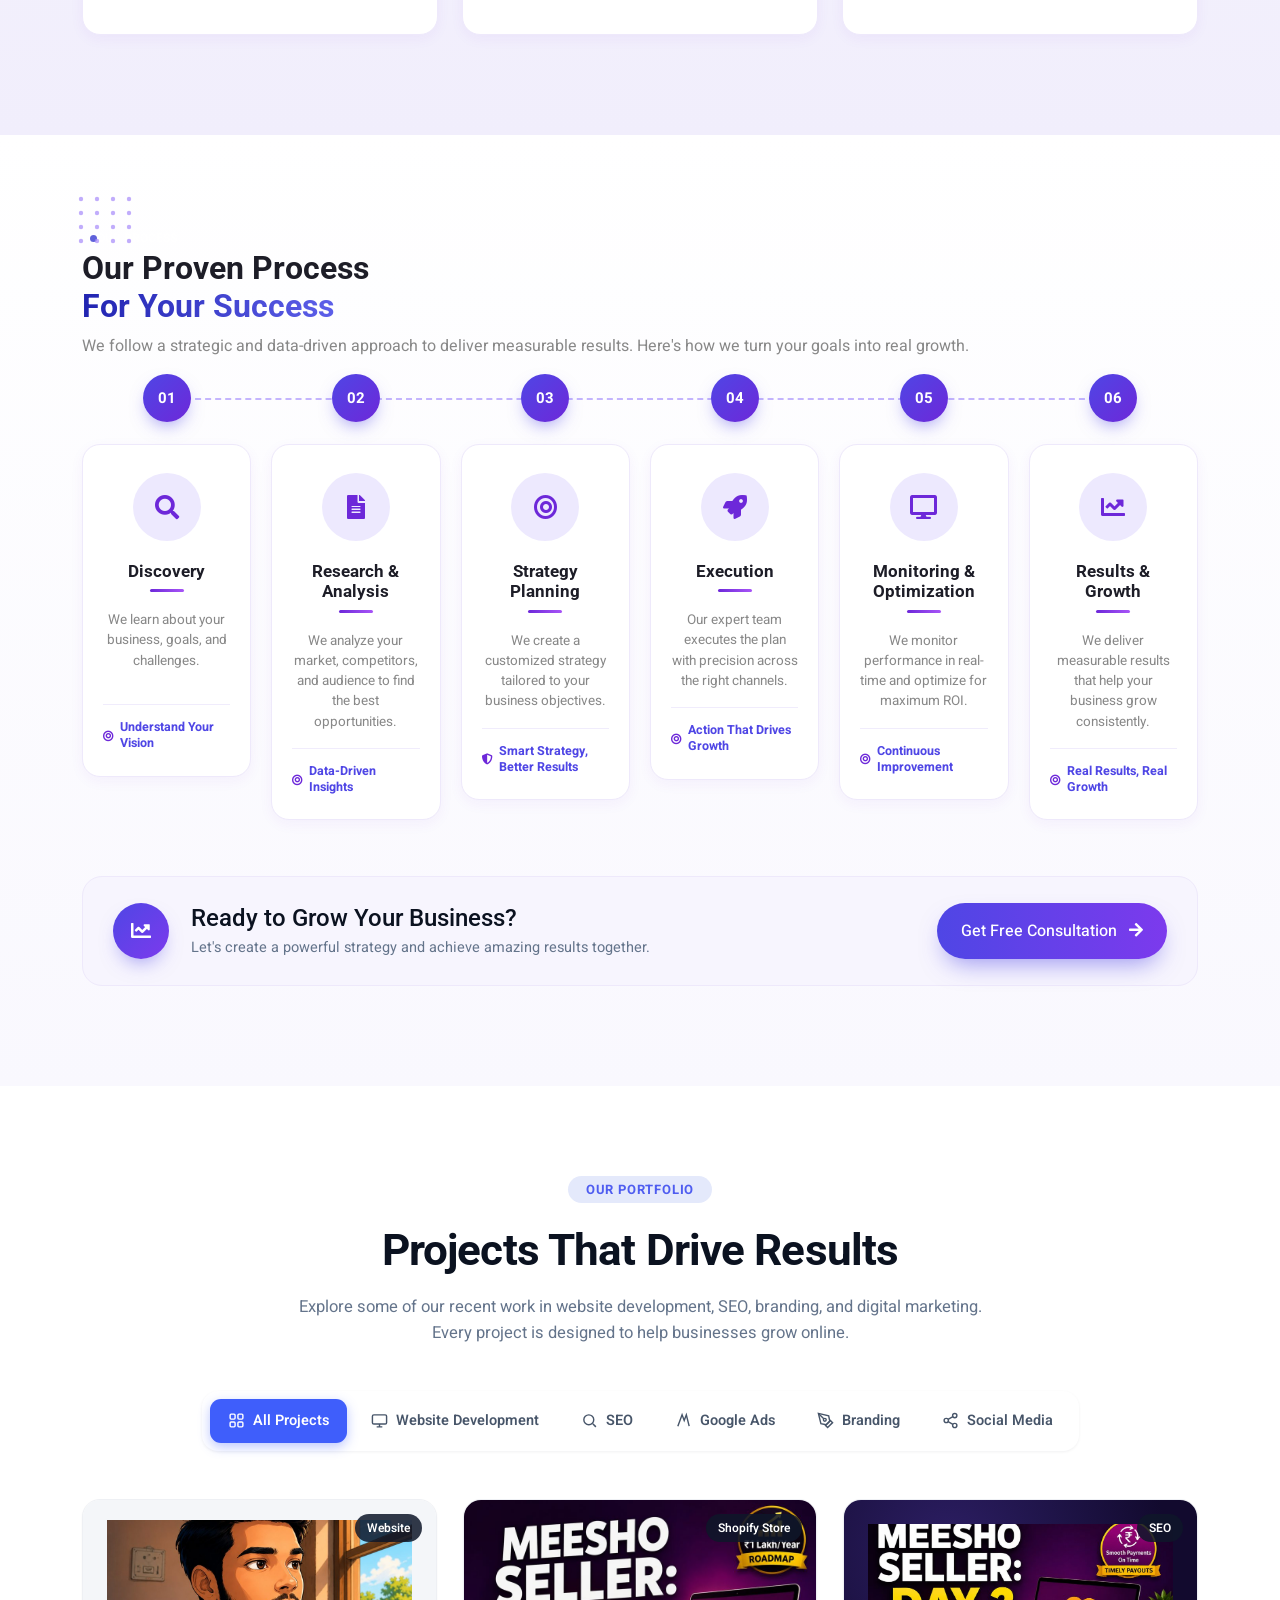
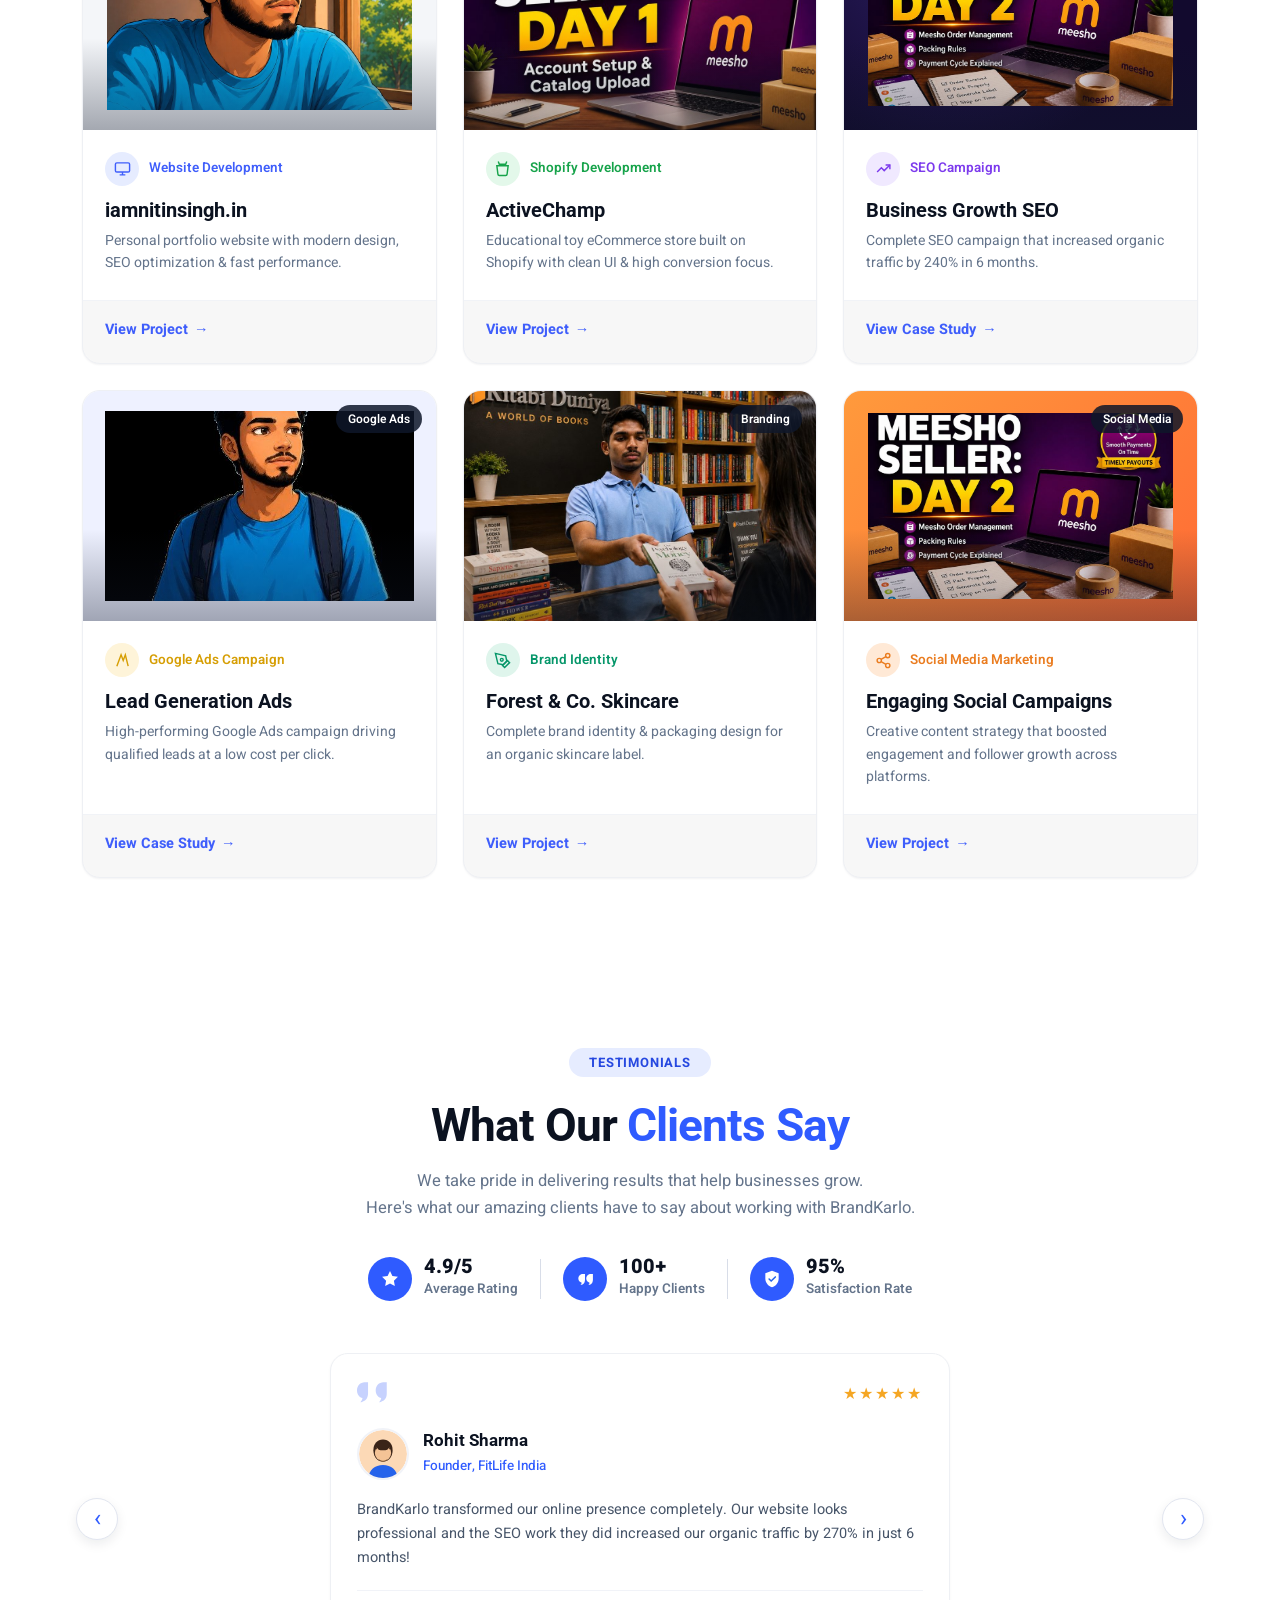
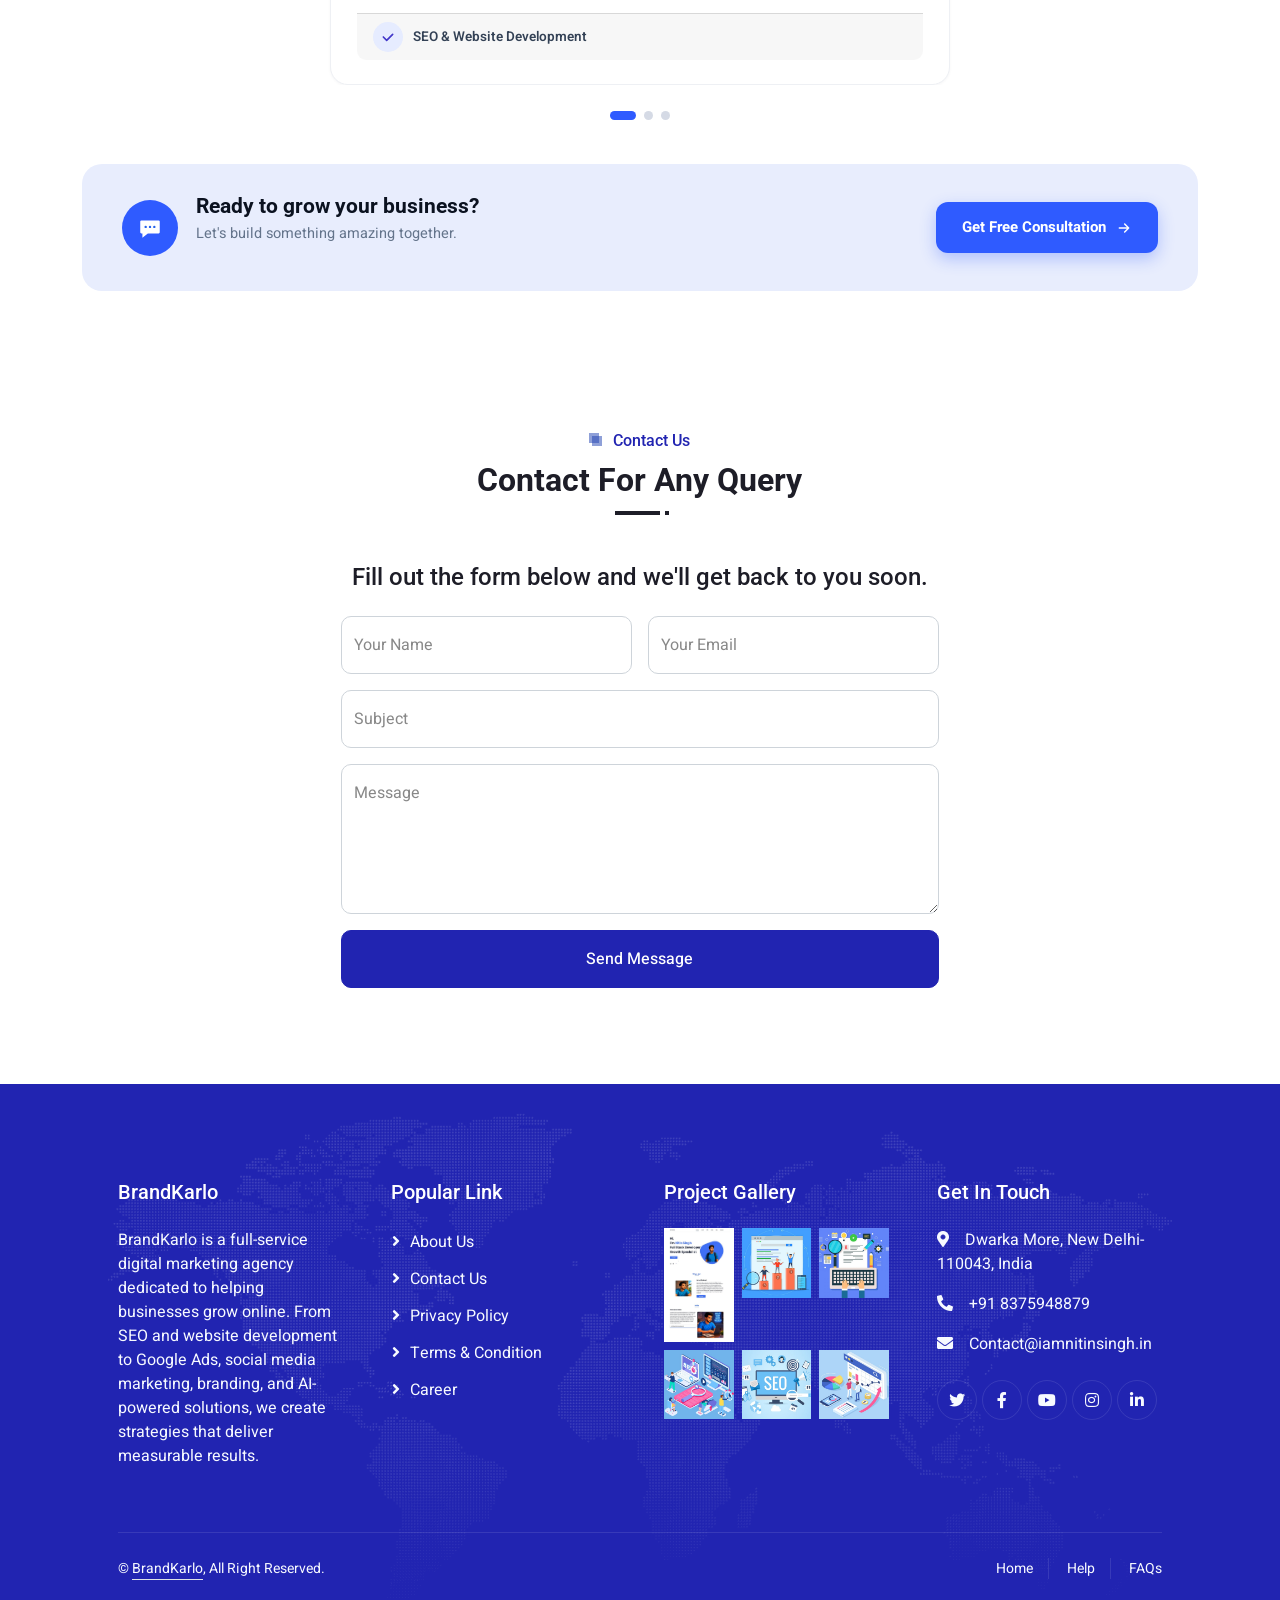
==== commit 111ee008: "change project section" ====
--- a/index.html
+++ b/index.html
@@ -615,28 +615,9 @@
 
       <!-- Card 1: Website -->
       <article class="card" data-category="website">
-        <div class="card-preview preview-website">
+        <div class="card-preview preview-website has-img">
           <span class="tag">Website</span>
-          <div class="mock-nav">
-            <span class="mock-dot"></span>
-            <div class="mock-links">
-              <span></span><span></span><span></span><span></span>
-            </div>
-          </div>
-          <div class="mock-body">
-            <div class="mock-text">
-              <p class="hi">Hi,</p>
-              <p>I'm <b class="accent-blue">Nitin Singh</b></p>
-              <p>Full Stack Developer</p>
-              <p>Growth Specialist</p>
-              <span class="mock-cta">Contact Me</span>
-            </div>
-            <div class="mock-avatar">
-              <div class="avatar-circle">
-                <img src="img/avatar-illustration.svg" alt="Nitin Singh avatar">
-              </div>
-            </div>
-          </div>
+          <img class="project-img" src="img/projects/project-4.jpg" alt="iamnitinsingh.in portfolio website project">
         </div>
         <div class="card-body">
           <div class="card-meta">
@@ -655,17 +636,9 @@
 
       <!-- Card 2: Shopify -->
       <article class="card" data-category="website">
-        <div class="card-preview preview-shopify">
+        <div class="card-preview preview-shopify has-img">
           <span class="tag">Shopify Store</span>
-          <div class="mock-topbar">
-            <span class="mock-topbar-title">ActiveChamp</span>
-            <span class="mock-cart">🛒</span>
-          </div>
-          <div class="mock-shop-body">
-            <h4>Smart Toys for<br><span class="accent-red">Smarter Kids</span></h4>
-            <p>Fun, educational toys designed to spark curiosity and creativity in every child.</p>
-            <span class="mock-cta shop-cta">Shop Now</span>
-          </div>
+          <img class="project-img" src="img/projects/project-1.jpg" alt="ActiveChamp Shopify store project">
         </div>
         <div class="card-body">
           <div class="card-meta">
@@ -684,23 +657,9 @@
 
       <!-- Card 3: SEO -->
       <article class="card" data-category="seo">
-        <div class="card-preview preview-seo">
+        <div class="card-preview preview-seo has-img">
           <span class="tag">SEO</span>
-          <div class="mock-seo-body">
-            <h4>Rank <span class="accent-blue-light">Higher.</span><br>Get More Traffic.<br>Grow Your Business.</h4>
-            <div class="mock-btn-row">
-              <span class="mock-cta seo-cta">Shop Now</span>
-              <span class="mock-cta-outline">Book Now</span>
-            </div>
-          </div>
-          <div class="seo-card-stat stat-top">
-            <span class="stat-label">Organic Traffic</span>
-            <img class="mini-chart" src="img/mini-chart.svg" alt="Organic traffic mini chart">
-          </div>
-          <div class="seo-card-stat stat-bottom">
-            <span class="stat-label">De-tension</span>
-            <span class="stat-value">+240%</span>
-          </div>
+          <img class="project-img" src="img/projects/project-3.jpg" alt="Business Growth SEO campaign project">
         </div>
         <div class="card-body">
           <div class="card-meta">
@@ -719,19 +678,9 @@
 
       <!-- Card 4: Google Ads -->
       <article class="card" data-category="ads">
-        <div class="card-preview preview-ads">
+        <div class="card-preview preview-ads has-img">
           <span class="tag">Google Ads</span>
-          <div class="mock-ads-header">
-            <span class="ads-logo">Google Ads</span>
-            <span class="ads-menu">☰</span>
-          </div>
-          <div class="mock-ads-stats">
-            <div class="ads-stat"><span class="ads-num">2.45K</span><span class="ads-lbl">Impressions</span></div>
-            <div class="ads-stat"><span class="ads-num">120K</span><span class="ads-lbl">Clicks</span></div>
-            <div class="ads-stat"><span class="ads-num">$21.5K</span><span class="ads-lbl">Cost</span></div>
-            <div class="ads-stat"><span class="ads-num">4.12</span><span class="ads-lbl">CTR</span></div>
-          </div>
-          <img class="ads-chart" src="img/ads-chart.svg" alt="Google Ads performance chart">
+          <img class="project-img" src="img/projects/project-5.jpg" alt="Lead Generation Google Ads campaign project">
         </div>
         <div class="card-body">
           <div class="card-meta">
@@ -750,17 +699,9 @@
 
       <!-- Card 5: Branding -->
       <article class="card" data-category="branding">
-        <div class="card-preview preview-branding">
+        <div class="card-preview preview-branding has-img">
           <span class="tag">Branding</span>
-          <div class="mock-jar">
-            <div class="jar-lid"></div>
-            <div class="jar-body">
-              <div class="jar-label">
-                <img src="img/jar-icon.svg" alt="Forest & Co logo mark">
-                <span>FOREST&amp;CO</span>
-              </div>
-            </div>
-          </div>
+          <img class="project-img" src="img/projects/project-2.jpg" alt="Forest and Co skincare branding project">
         </div>
         <div class="card-body">
           <div class="card-meta">
@@ -779,17 +720,9 @@
 
       <!-- Card 6: Social Media -->
       <article class="card" data-category="social">
-        <div class="card-preview preview-social">
+        <div class="card-preview preview-social has-img">
           <span class="tag">Social Media</span>
-          <div class="mock-social-text">
-            <h4>Creative Posts<br>That Engage &amp;<br>Convert</h4>
-          </div>
-          <div class="phone-stack">
-            <div class="phone phone-back"></div>
-            <div class="phone phone-front">
-              <div class="phone-notch"></div>
-            </div>
-          </div>
+          <img class="project-img" src="img/projects/project-3.jpg" alt="Engaging social media campaigns project">
         </div>
         <div class="card-body">
           <div class="card-meta">
--- a/css/style.css
+++ b/css/style.css
@@ -669,6 +669,26 @@
   overflow: hidden;
 }
 
+.card-preview img.project-img {
+  width: 100%;
+  height: 100%;
+  object-fit: cover;
+  display: block;
+  transition: transform .35s ease;
+}
+
+.portfolio .card:hover .card-preview img.project-img {
+  transform: scale(1.06);
+}
+
+.card-preview.has-img::after {
+  content: "";
+  position: absolute;
+  inset: 0;
+  background: linear-gradient(180deg, rgba(15,23,42,0) 60%, rgba(15,23,42,.35) 100%);
+  pointer-events: none;
+}
+
 .tag {
   position: absolute;
   top: 14px;
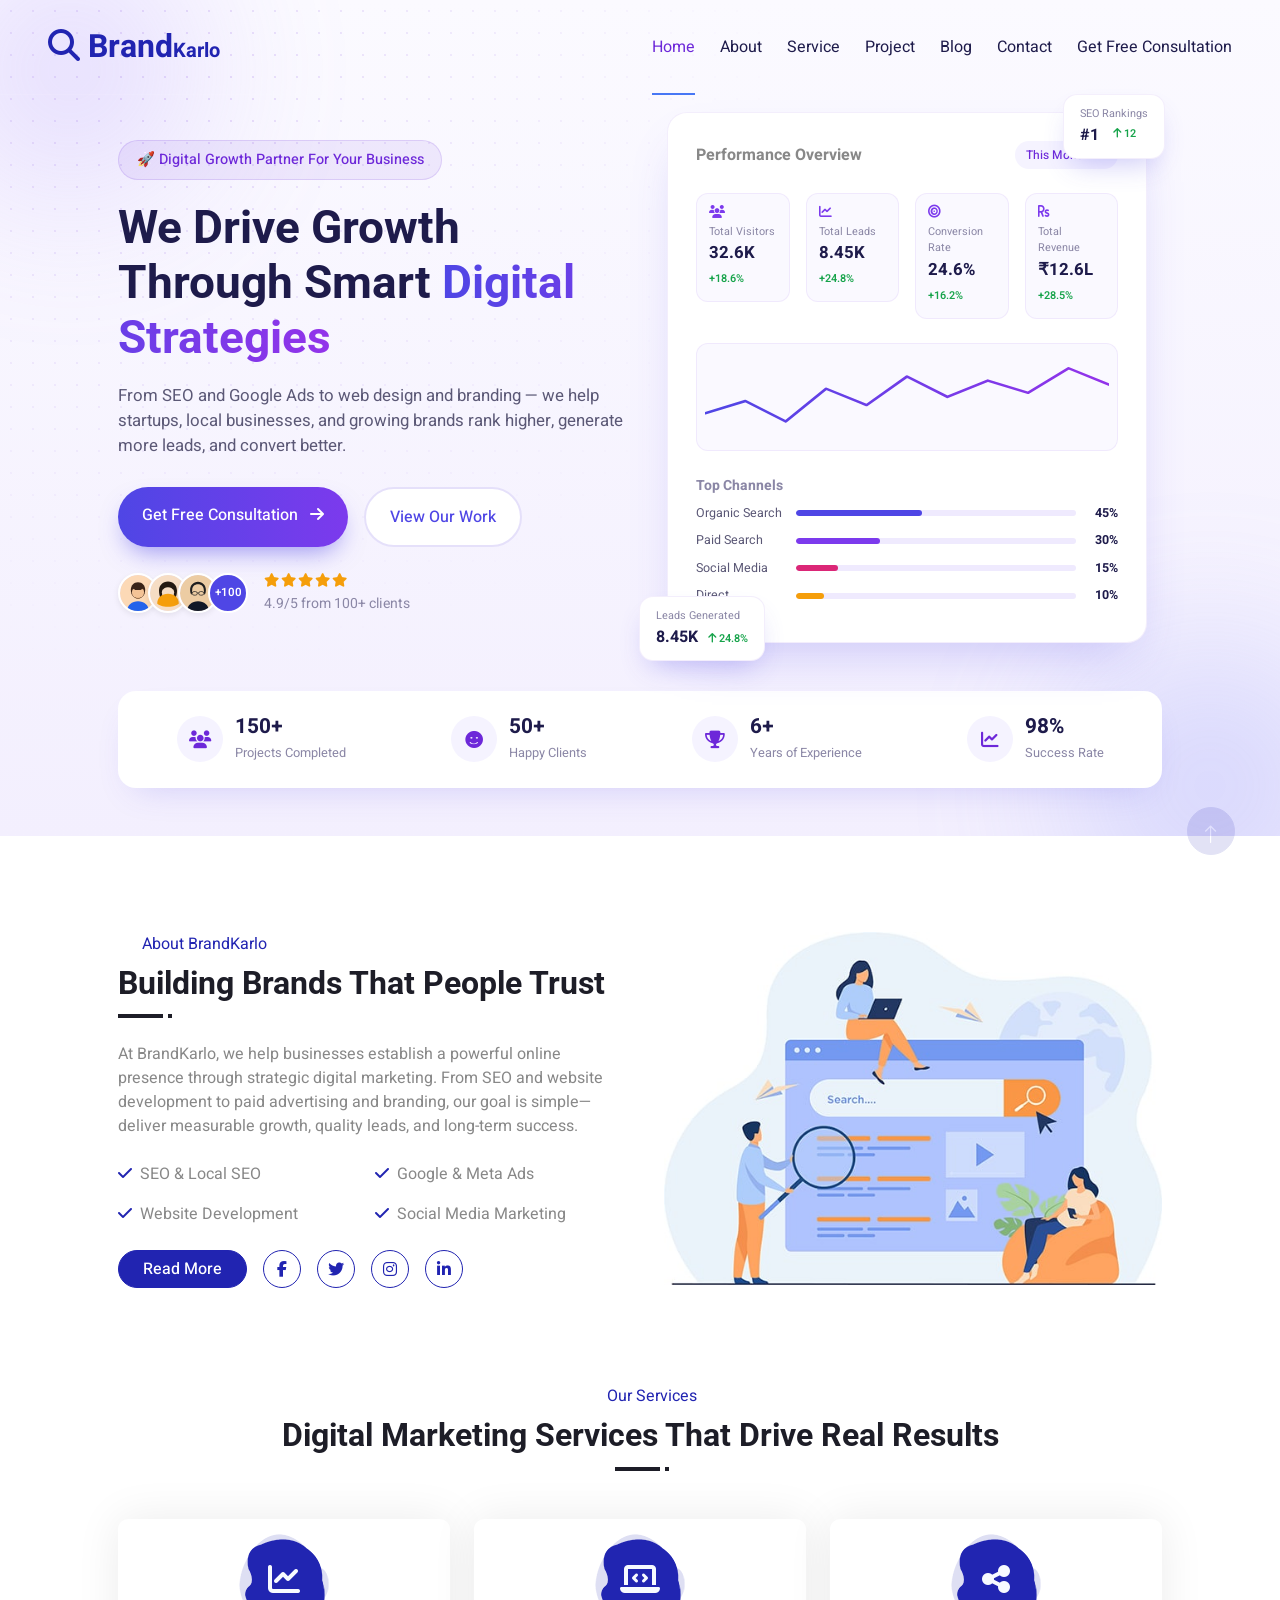
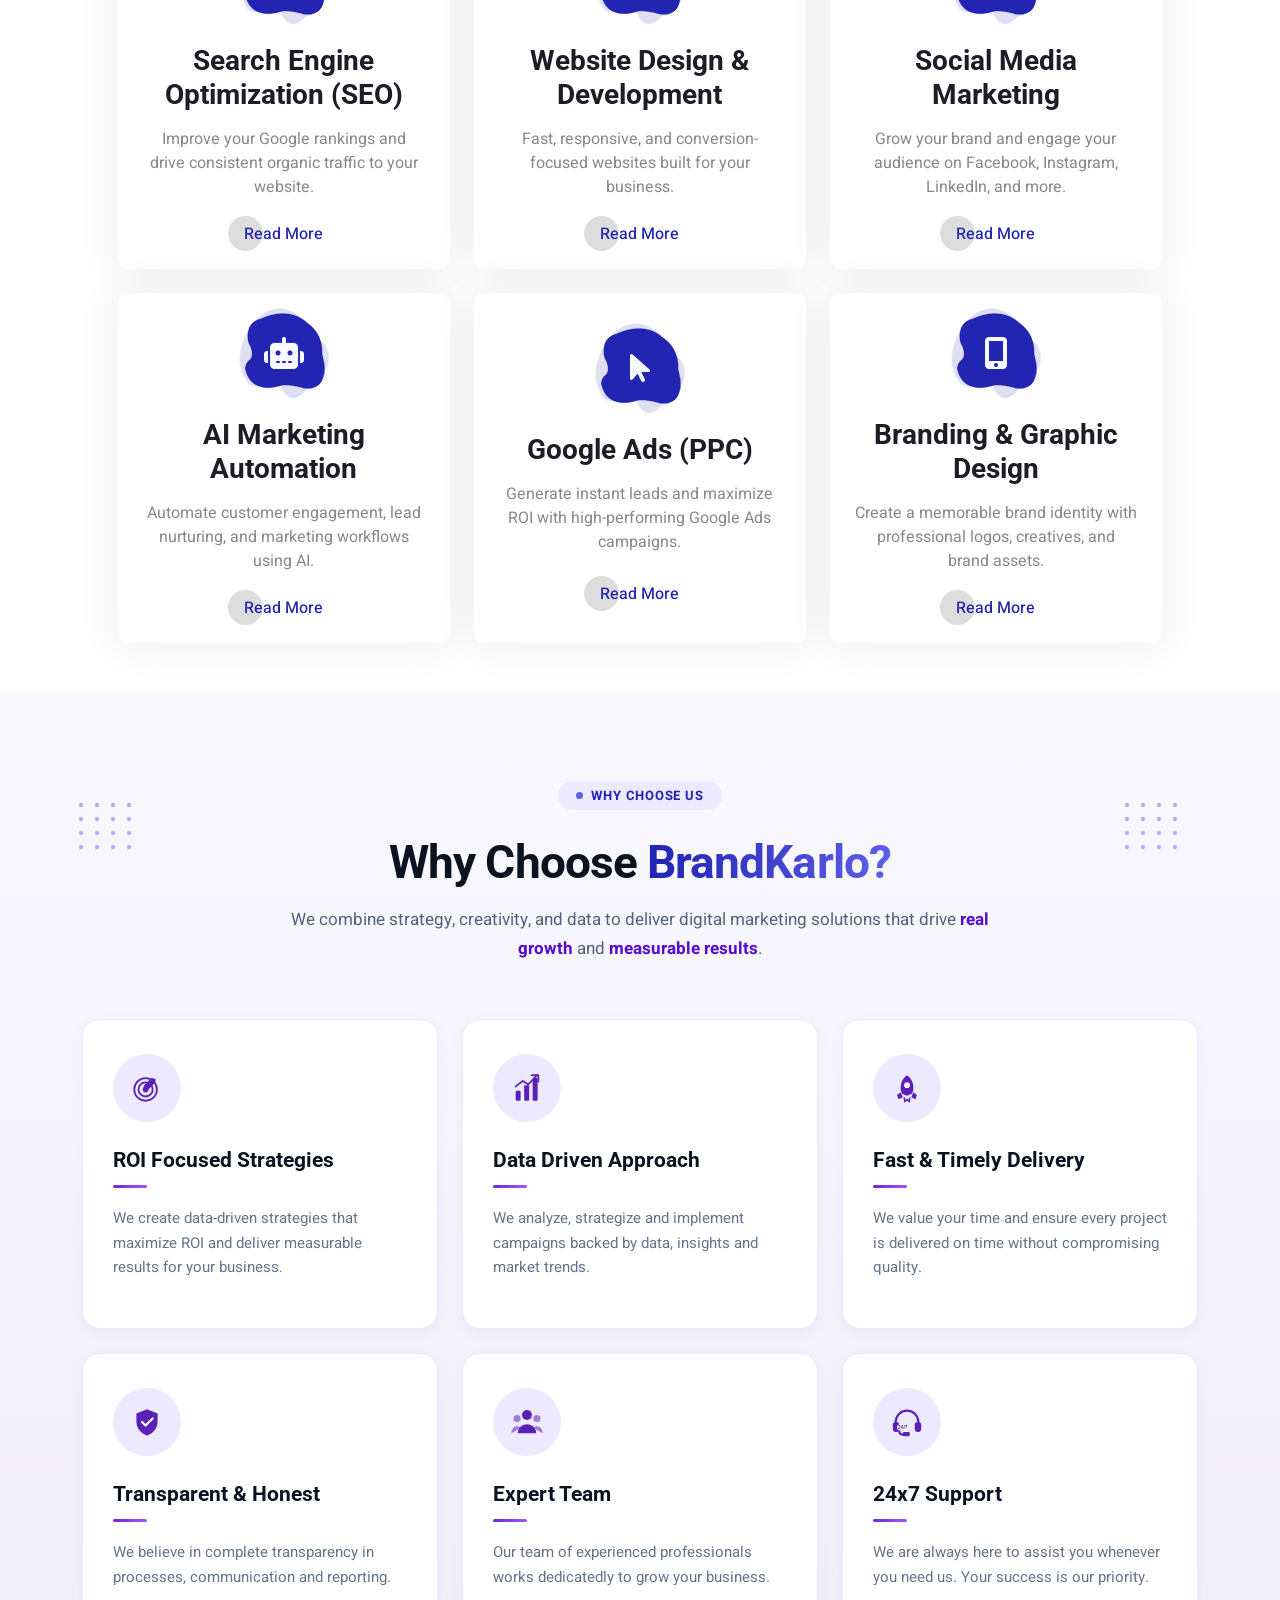
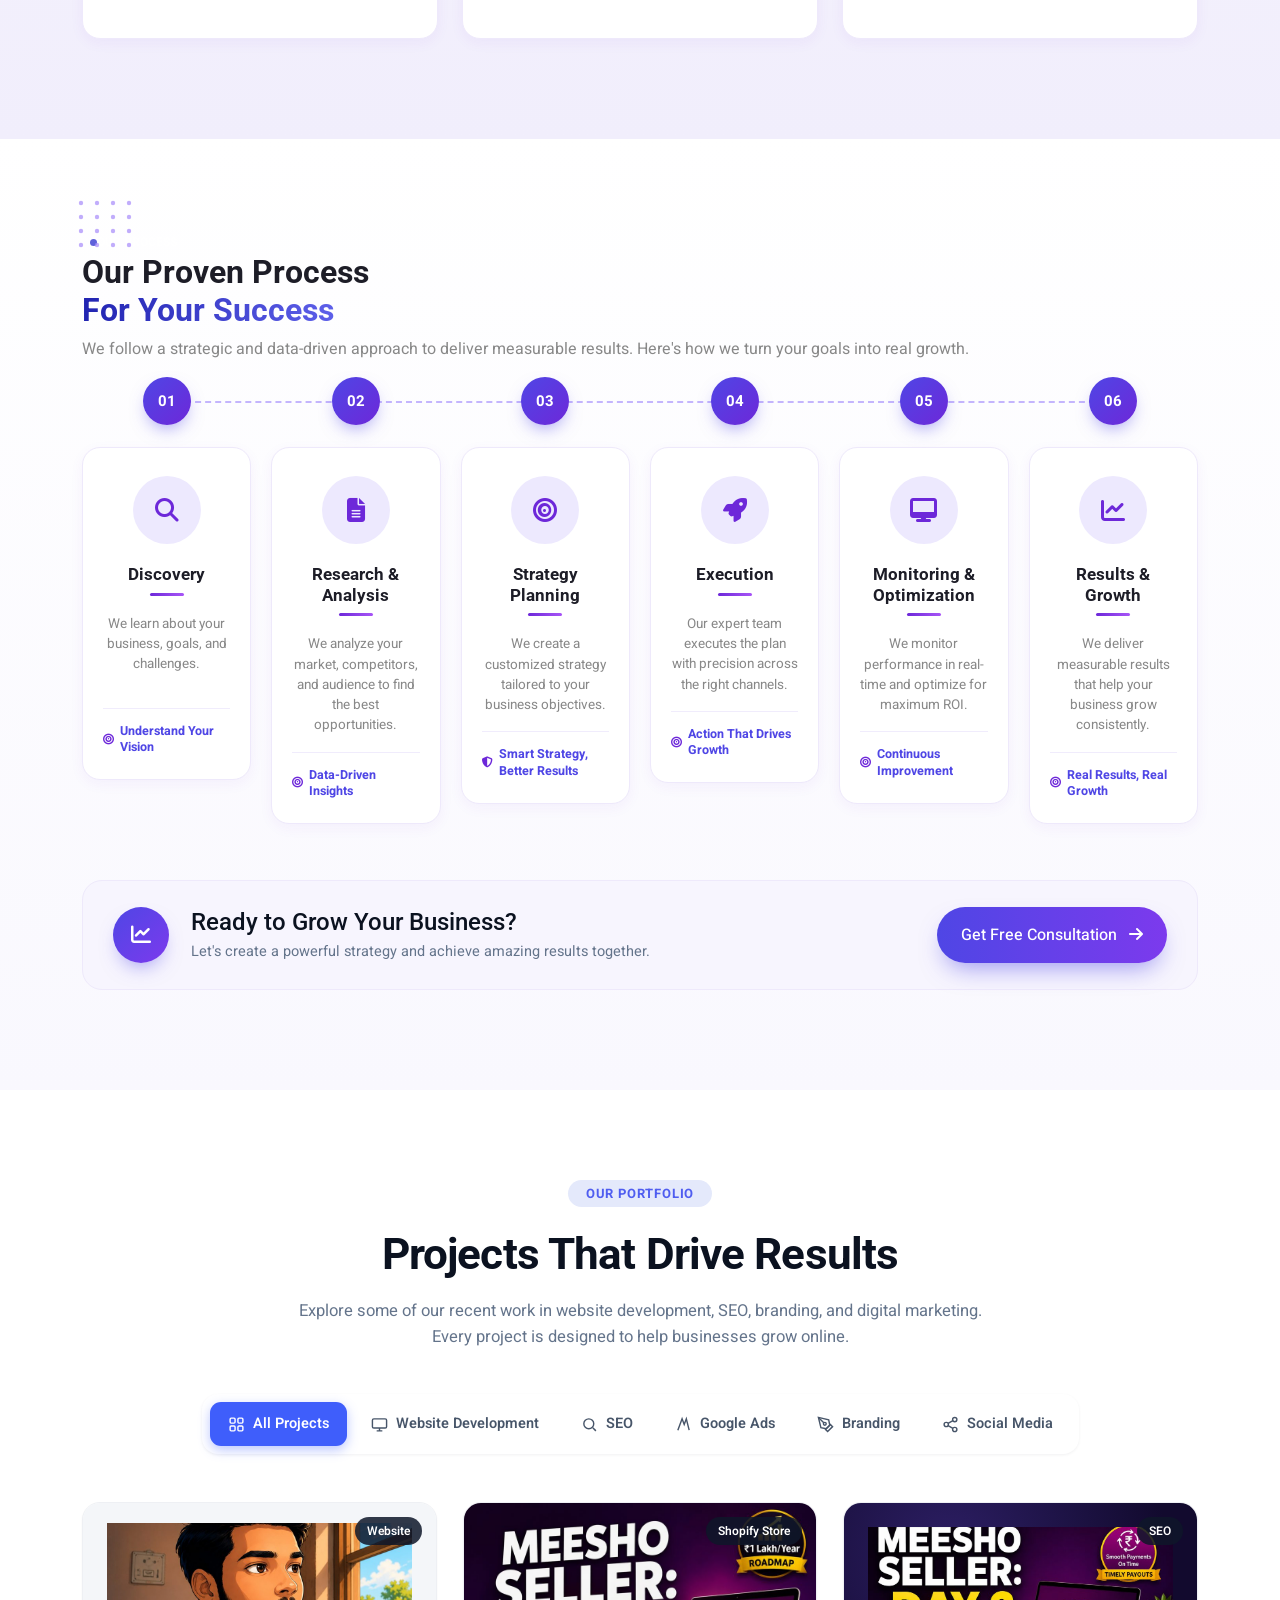
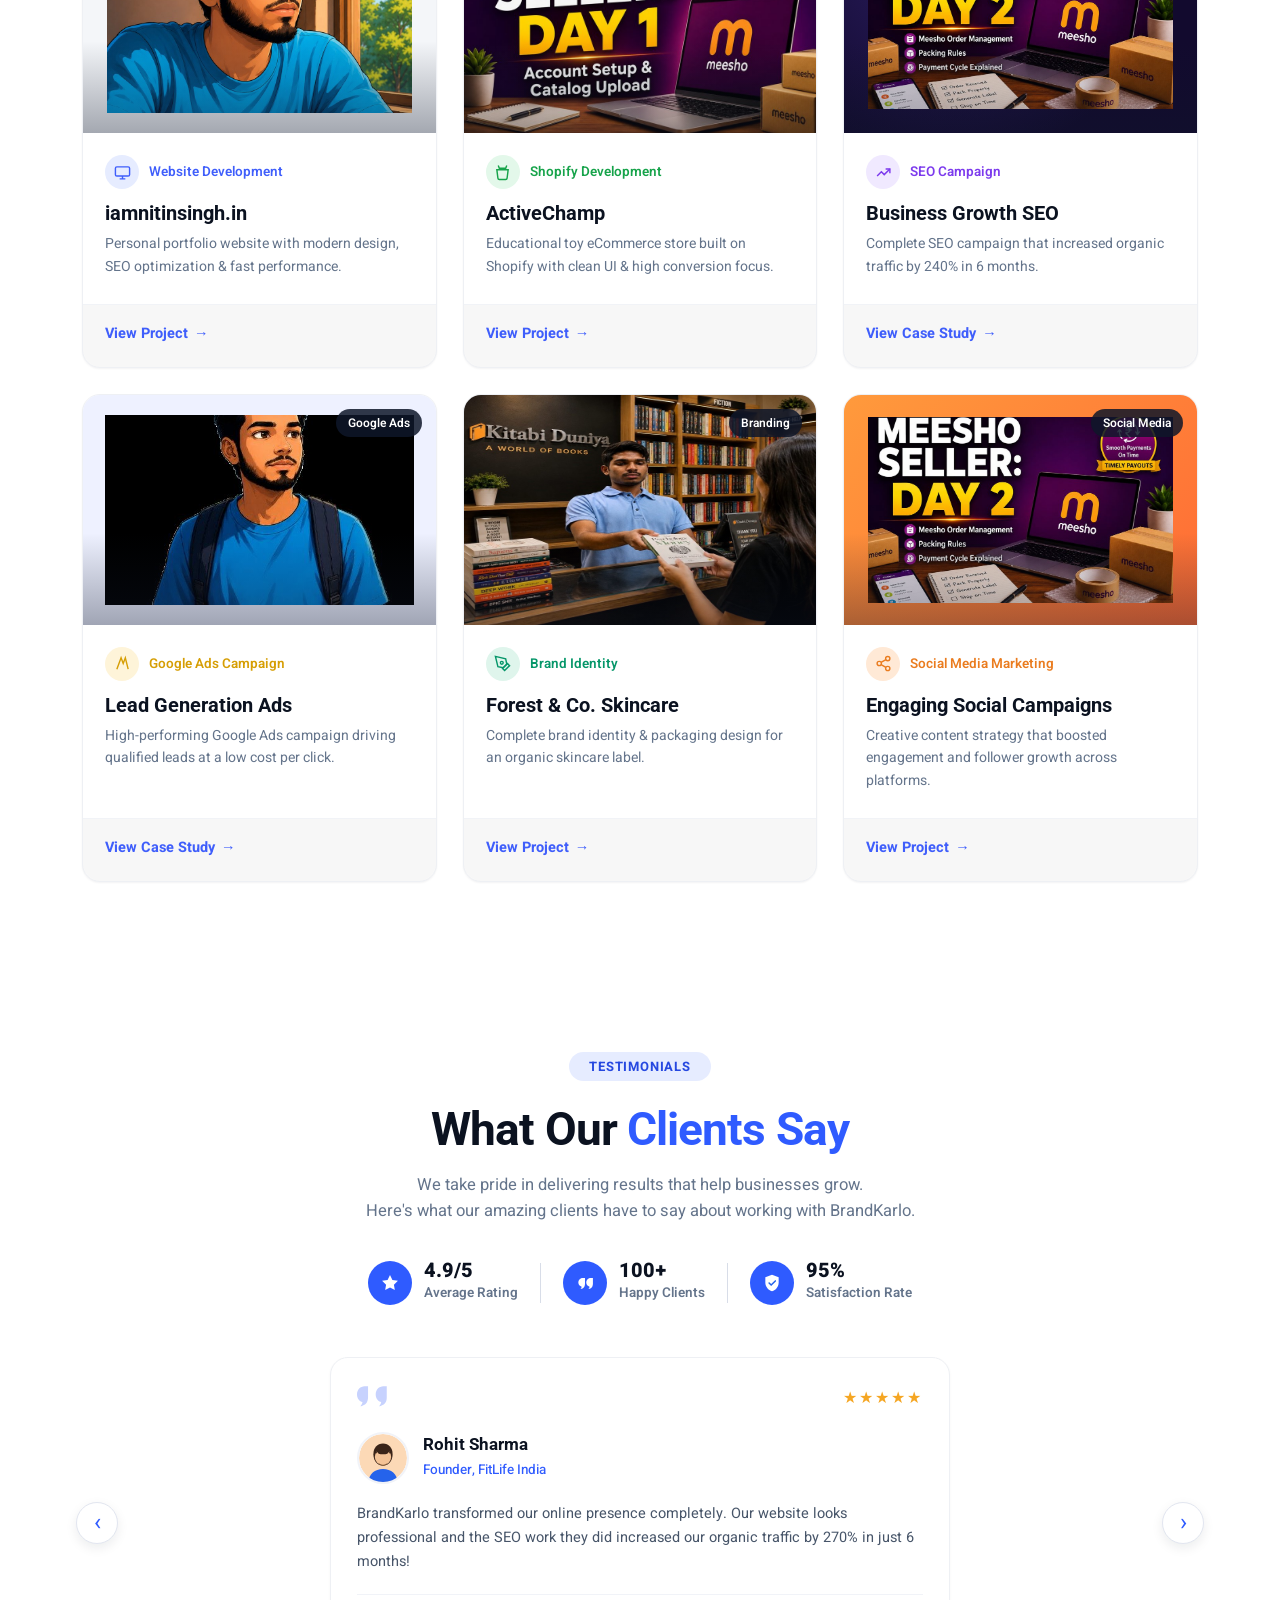
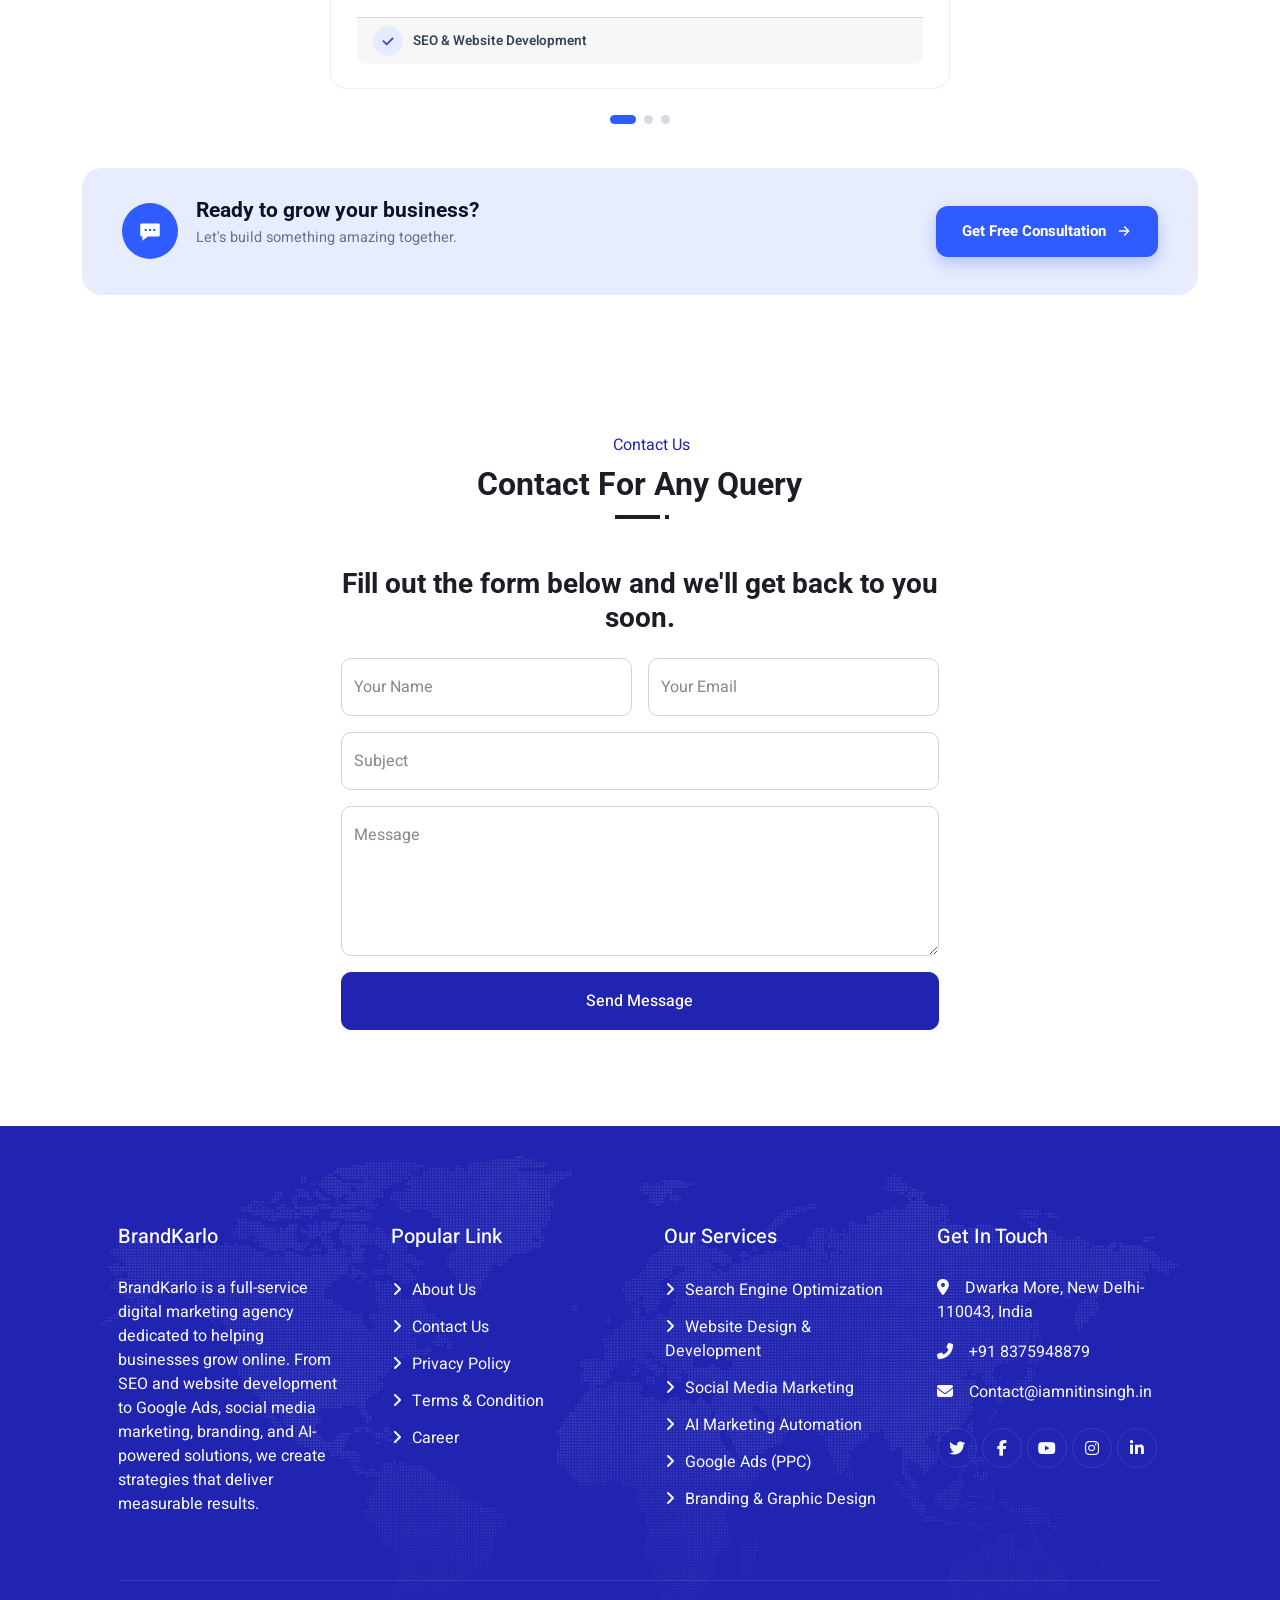
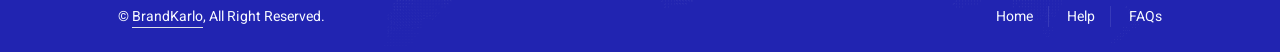
==== commit 8a91844b: "trmove photo gallery and add service links  and seo and much things" ====
--- a/index.html
+++ b/index.html
@@ -35,7 +35,7 @@
     <link href="https://fonts.googleapis.com/css2?family=Heebo:wght@400;500&family=Roboto:wght@400;500;700&display=swap" rel="stylesheet"> 
 
     <!-- Icon Font Stylesheet -->
-    <link href="https://cdnjs.cloudflare.com/ajax/libs/font-awesome/5.10.0/css/all.min.css" rel="stylesheet">
+    <link href="https://cdnjs.cloudflare.com/ajax/libs/font-awesome/6.5.2/css/all.min.css" rel="stylesheet">
     <link href="https://cdn.jsdelivr.net/npm/bootstrap-icons@1.4.1/font/bootstrap-icons.css" rel="stylesheet">
 
     <!-- Libraries Stylesheet -->
@@ -134,7 +134,7 @@
                             <div class="bk-dashboard-wrap">
                                 <div class="bk-dashboard-card">
                                     <div class="d-flex align-items-center justify-content-between mb-4">
-                                        <h6 class="mb-0 fw-bold">Performance Overview</h6>
+                                        <p class="mb-0 fw-bold">Performance Overview</p>
                                         <span class="bk-chip">This Month <i class="fa fa-chevron-down ms-1"></i></span>
                                     </div>
                                     <div class="row g-3 mb-4">
@@ -237,18 +237,18 @@
                 <div class="row g-5">
                     <div class="col-lg-6 wow fadeInUp" data-wow-delay="0.1s">
                         <div class="section-title position-relative mb-4 pb-2">
-                            <h6 class="position-relative text-primary ps-4">About BrandKarlo</h6>
+                            <span class="section-kicker position-relative text-primary ps-4">About BrandKarlo</span>
                             <h2 class="mt-2">Building Brands That People Trust</h2>
                         </div>
                         <p class="mb-4">At BrandKarlo, we help businesses establish a powerful online presence through strategic digital marketing. From SEO and website development to paid advertising and branding, our goal is simple—deliver measurable growth, quality leads, and long-term success.</p>
                         <div class="row g-3">
                             <div class="col-sm-6">
-                                <h6 class="mb-3"><i class="fa fa-check text-primary me-2"></i>SEO & Local SEO</h6>
-                                <h6 class="mb-0"><i class="fa fa-check text-primary me-2"></i>Website Development</h6>
+                                <p class="mb-3 fw-semibold"><i class="fa fa-check text-primary me-2"></i>SEO & Local SEO</p>
+                                <p class="mb-0 fw-semibold"><i class="fa fa-check text-primary me-2"></i>Website Development</p>
                             </div>
                             <div class="col-sm-6">
-                                <h6 class="mb-3"><i class="fa fa-check text-primary me-2"></i>Google & Meta Ads</h6>
-                                <h6 class="mb-0"><i class="fa fa-check text-primary me-2"></i>Social Media Marketing</h6>
+                                <p class="mb-3 fw-semibold"><i class="fa fa-check text-primary me-2"></i>Google & Meta Ads</p>
+                                <p class="mb-0 fw-semibold"><i class="fa fa-check text-primary me-2"></i>Social Media Marketing</p>
                             </div>
                         </div>
                         <div class="d-flex align-items-center mt-4">
@@ -272,7 +272,7 @@
         <div class="container-fluid py-5">
             <div class="container px-lg-5">
                 <div class="section-title position-relative text-center mb-5 pb-2 wow fadeInUp" data-wow-delay="0.1s">
-                    <h6 class="position-relative d-inline text-primary ps-4">Our Services</h6>
+                    <span class="section-kicker position-relative d-inline text-primary ps-4">Our Services</span>
                     <h2 class="mt-2">Digital Marketing Services That Drive Real Results</h2>
                 </div>
                 <div class="row g-4">
@@ -281,7 +281,7 @@
                             <div class="service-icon flex-shrink-0">
                                 <i class="fa fa-chart-line fa-2x"></i>
                             </div>
-                            <h5 class="mb-3">Search Engine Optimization (SEO)</h5>
+                            <h3 class="mb-3">Search Engine Optimization (SEO)</h3>
                             <p>Improve your Google rankings and drive consistent organic traffic to your website.</p>
                             <a class="btn px-3 mt-auto mx-auto" href="service.html">Read More</a>
                         </div>
@@ -291,7 +291,7 @@
                             <div class="service-icon flex-shrink-0">
                                 <i class="fa fa-laptop-code fa-2x"></i>
                             </div>
-                            <h5 class="mb-3">Website Design & Development</h5>
+                            <h3 class="mb-3">Website Design & Development</h3>
                             <p>Fast, responsive, and conversion-focused websites built for your business.</p>
                             <a class="btn px-3 mt-auto mx-auto" href="service.html">Read More</a>
                         </div>
@@ -301,7 +301,7 @@
                             <div class="service-icon flex-shrink-0">
                                 <i class="fa fa-share-alt fa-2x"></i>
                             </div>
-                            <h5 class="mb-3">Social Media Marketing</h5>
+                            <h3 class="mb-3">Social Media Marketing</h3>
                             <p>Grow your brand and engage your audience on Facebook, Instagram, LinkedIn, and more.</p>
                             <a class="btn px-3 mt-auto mx-auto" href="service.html">Read More</a>
                         </div>
@@ -311,7 +311,7 @@
                             <div class="service-icon flex-shrink-0">
                                 <i class="fas fa-robot fa-2x"></i>
                             </div>
-                            <h5 class="mb-3">AI Marketing Automation</h5>
+                            <h3 class="mb-3">AI Marketing Automation</h3>
                             <p>Automate customer engagement, lead nurturing, and marketing workflows using AI.</p>
                             <a class="btn px-3 mt-auto mx-auto" href="service.html">Read More</a>
                         </div>
@@ -321,7 +321,7 @@
                             <div class="service-icon flex-shrink-0">
                                 <i class="fa fa-mouse-pointer fa-2x"></i>
                             </div>
-                            <h5 class="mb-3">Google Ads (PPC)</h5>
+                            <h3 class="mb-3">Google Ads (PPC)</h3>
                             <p>Generate instant leads and maximize ROI with high-performing Google Ads campaigns.</p>
                             <a class="btn px-3 mt-auto mx-auto" href="service.html">Read More</a>
                         </div>
@@ -331,7 +331,7 @@
                             <div class="service-icon flex-shrink-0">
                                 <i class="fa fa-mobile-alt fa-2x"></i>
                             </div>
-                            <h5 class="mb-3">Branding & Graphic Design</h5>
+                            <h3 class="mb-3">Branding & Graphic Design</h3>
                             <p>Create a memorable brand identity with professional logos, creatives, and brand assets.</p>
                             <a class="btn px-3 mt-auto mx-auto" href="service.html">Read More</a>
                         </div>
@@ -951,11 +951,11 @@
                 <div class="row justify-content-center">
                     <div class="col-lg-7">
                         <div class="section-title position-relative text-center mb-5 pb-2 wow fadeInUp" data-wow-delay="0.1s">
-                            <h6 class="position-relative d-inline text-primary ps-4">Contact Us</h6>
+                            <span class="section-kicker position-relative d-inline text-primary ps-4">Contact Us</span>
                             <h2 class="mt-2">Contact For Any Query</h2>
                         </div>
                         <div class="wow fadeInUp" data-wow-delay="0.3s">
-                            <h4 class="text-center mb-4">Fill out the form below and we'll get back to you soon.</h4>
+                            <h3 class="text-center mb-4">Fill out the form below and we'll get back to you soon.</h3>
                             <form>
                                 <div class="row g-3">
                                     <div class="col-md-6">
@@ -1000,14 +1000,14 @@
             <div class="container py-5 px-lg-5">
                 <div class="row g-5">
                     <div class="col-md-6 col-lg-3">
-                        <h5 class="text-white mb-4">BrandKarlo</h5>
+                        <p class="text-white mb-4 fw-medium fs-5">BrandKarlo</p>
                         <p>BrandKarlo is a full-service digital marketing agency dedicated to helping businesses grow online. From SEO and website development to Google Ads, social media marketing, branding, and AI-powered solutions, we create strategies that deliver measurable results.</p>
                        
                     </div>
 
 
                     <div class="col-md-6 col-lg-3">
-                        <h5 class="text-white mb-4">Popular Link</h5>
+                        <p class="text-white mb-4 fw-medium fs-5">Popular Link</p>
                         <a class="btn btn-link" href="about.html">About Us</a>
                         <a class="btn btn-link" href="contact.html">Contact Us</a>
                         <a class="btn btn-link" href="privacy-policy.html">Privacy Policy</a>
@@ -1015,33 +1015,19 @@
                         <a class="btn btn-link" href="careers.html">Career</a>
                     </div>
                     <div class="col-md-6 col-lg-3">
-                        <h5 class="text-white mb-4">Project Gallery</h5>
-                        <div class="row g-2">
-                            <div class="col-4">
-                                <img class="img-fluid" src="img/portfolio-1.jpg" alt="BrandKarlo project gallery thumbnail 1">
-                            </div>
-                            <div class="col-4">
-                                <img class="img-fluid" src="img/portfolio-2.jpg" alt="BrandKarlo project gallery thumbnail 2">
-                            </div>
-                            <div class="col-4">
-                                <img class="img-fluid" src="img/portfolio-3.jpg" alt="BrandKarlo project gallery thumbnail 3">
-                            </div>
-                            <div class="col-4">
-                                <img class="img-fluid" src="img/portfolio-4.jpg" alt="BrandKarlo project gallery thumbnail 4">
-                            </div>
-                            <div class="col-4">
-                                <img class="img-fluid" src="img/portfolio-5.jpg" alt="BrandKarlo project gallery thumbnail 5">
-                            </div>
-                            <div class="col-4">
-                                <img class="img-fluid" src="img/portfolio-6.jpg" alt="BrandKarlo project gallery thumbnail 6">
-                            </div>
-                        </div>
+                        <p class="text-white mb-4 fw-medium fs-5">Our Services</p>
+                        <a class="btn btn-link" href="service.html#seo-detail">Search Engine Optimization</a>
+                        <a class="btn btn-link" href="service.html#web-design-detail">Website Design &amp; Development</a>
+                        <a class="btn btn-link" href="service.html#social-media-detail">Social Media Marketing</a>
+                        <a class="btn btn-link" href="service.html#ai-automation-detail">AI Marketing Automation</a>
+                        <a class="btn btn-link" href="service.html#ppc-detail">Google Ads (PPC)</a>
+                        <a class="btn btn-link" href="service.html#branding-detail">Branding &amp; Graphic Design</a>
                     </div>
                     
 
                     
                     <div class="col-md-6 col-lg-3">
-                        <h5 class="text-white mb-4">Get In Touch</h5>
+                        <p class="text-white mb-4 fw-medium fs-5">Get In Touch</p>
                         <p><i class="fa fa-map-marker-alt me-3"></i>Dwarka More, New Delhi-110043, India</p>
                         <p><i class="fa fa-phone-alt me-3"></i>+91 8375948879</p>
                         <p><i class="fa fa-envelope me-3"></i>Contact@iamnitinsingh.in</p>
@@ -1087,8 +1073,8 @@
     </div>
 
     <!-- JavaScript Libraries -->
-    <script src="https://code.jquery.com/jquery-3.4.1.min.js"></script>
-    <script src="https://cdn.jsdelivr.net/npm/bootstrap@5.0.0/dist/js/bootstrap.bundle.min.js"></script>
+    <script src="https://code.jquery.com/jquery-3.7.1.min.js"></script>
+    <script src="https://cdn.jsdelivr.net/npm/bootstrap@5.3.3/dist/js/bootstrap.bundle.min.js"></script>
     <script src="lib/wow/wow.min.js"></script>
     <script src="lib/easing/easing.min.js"></script>
     <script src="lib/waypoints/waypoints.min.js"></script>
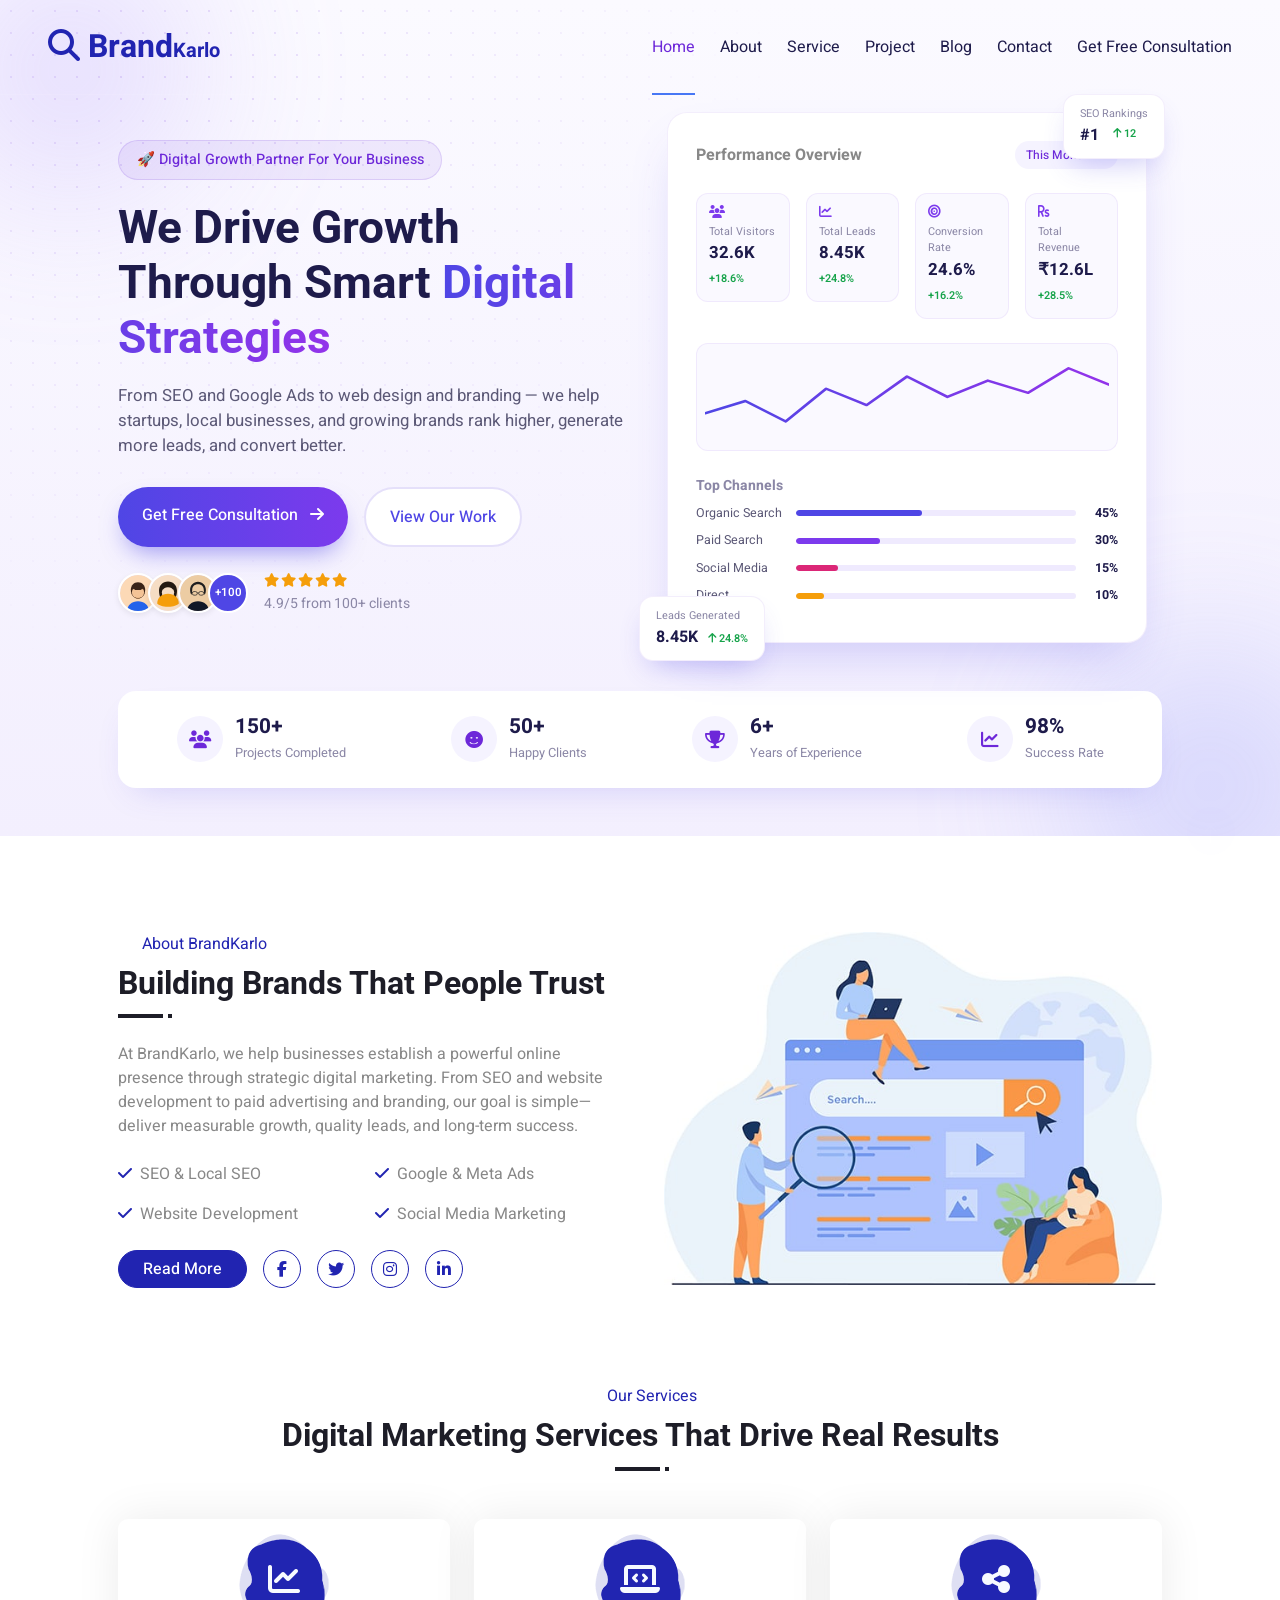
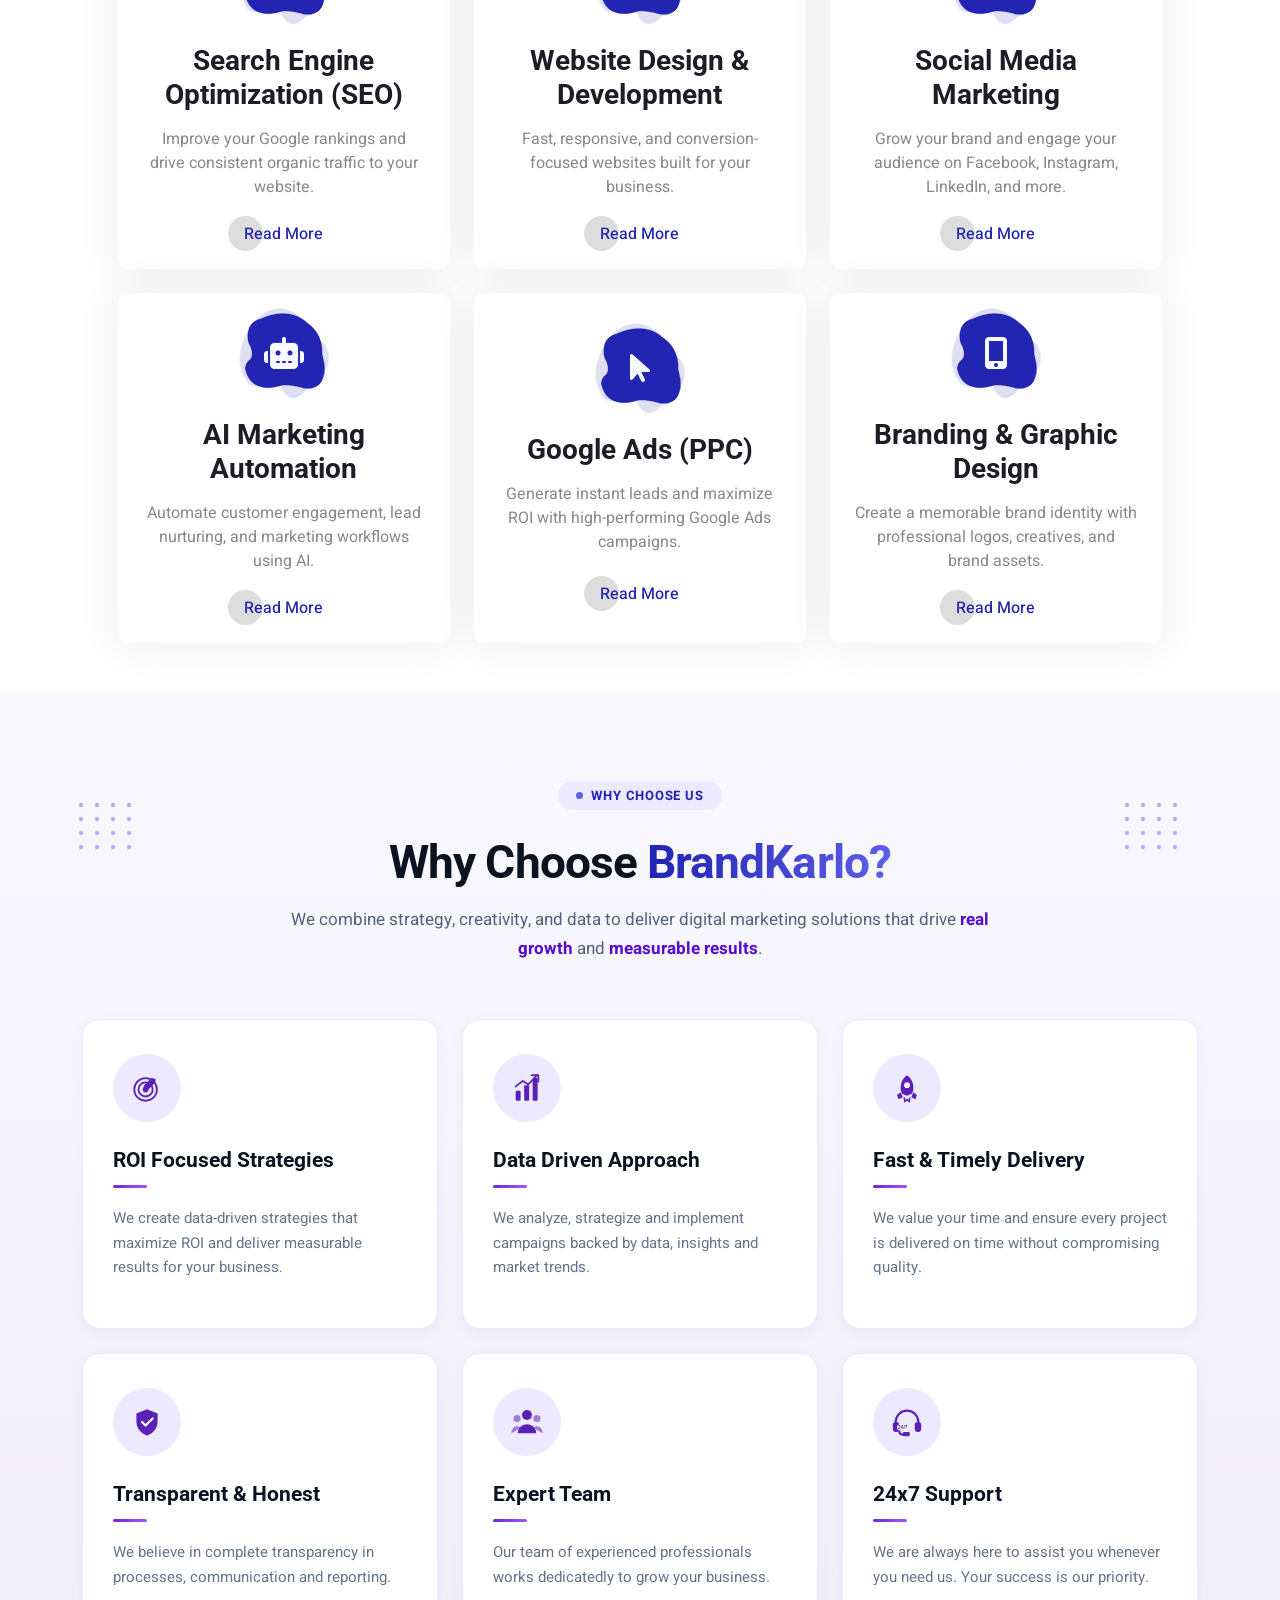
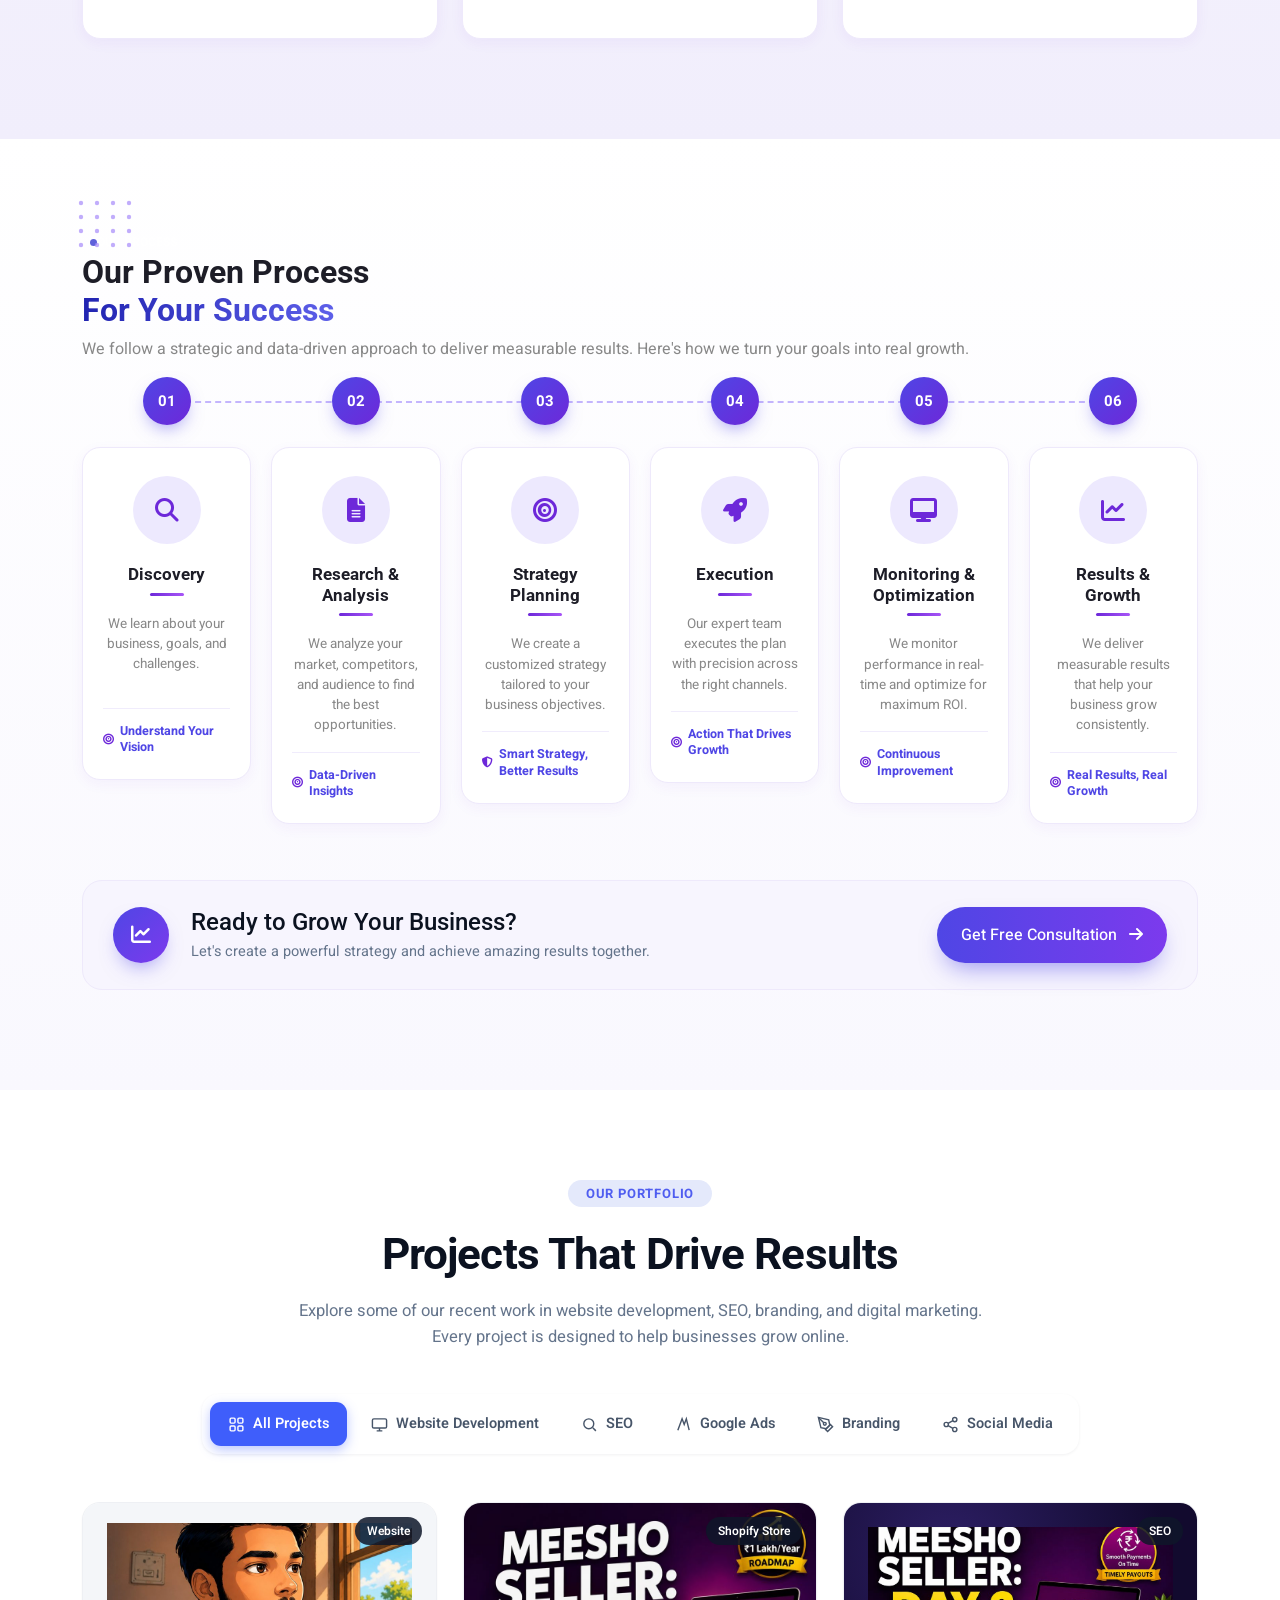
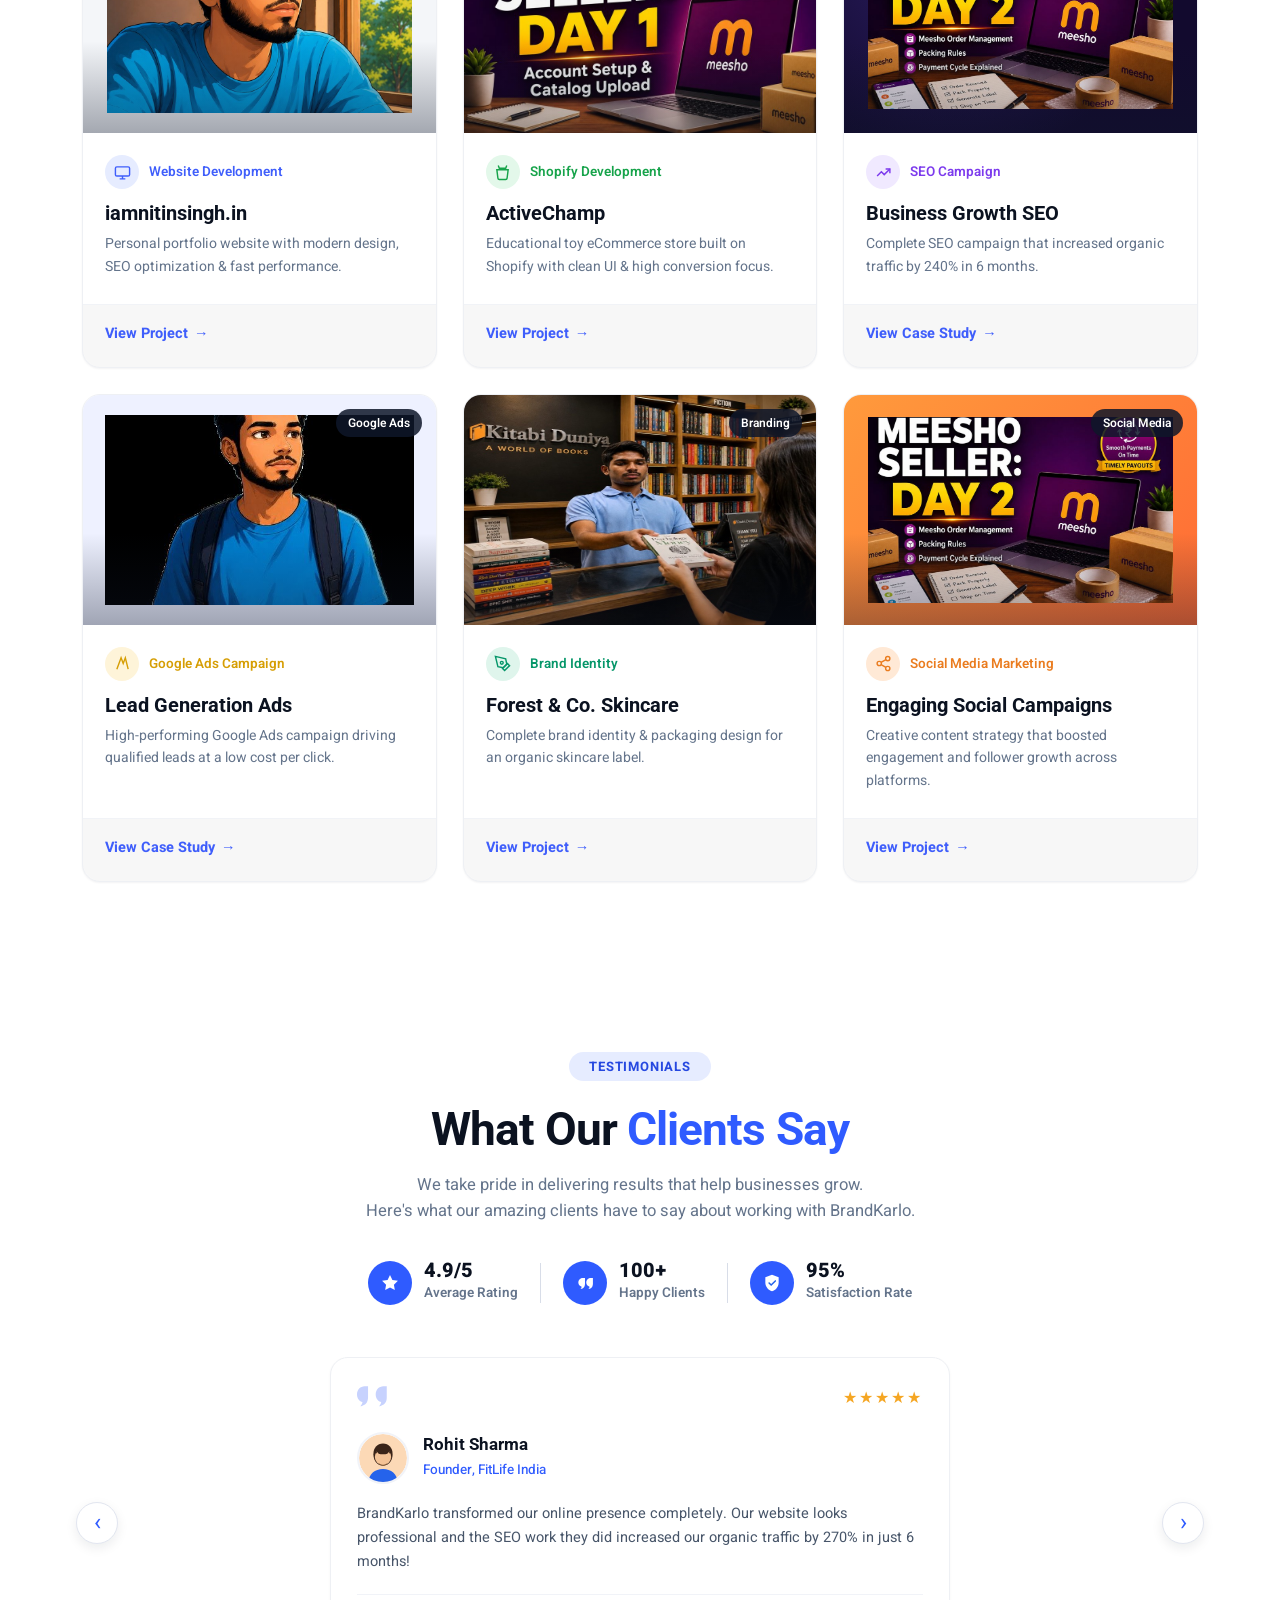
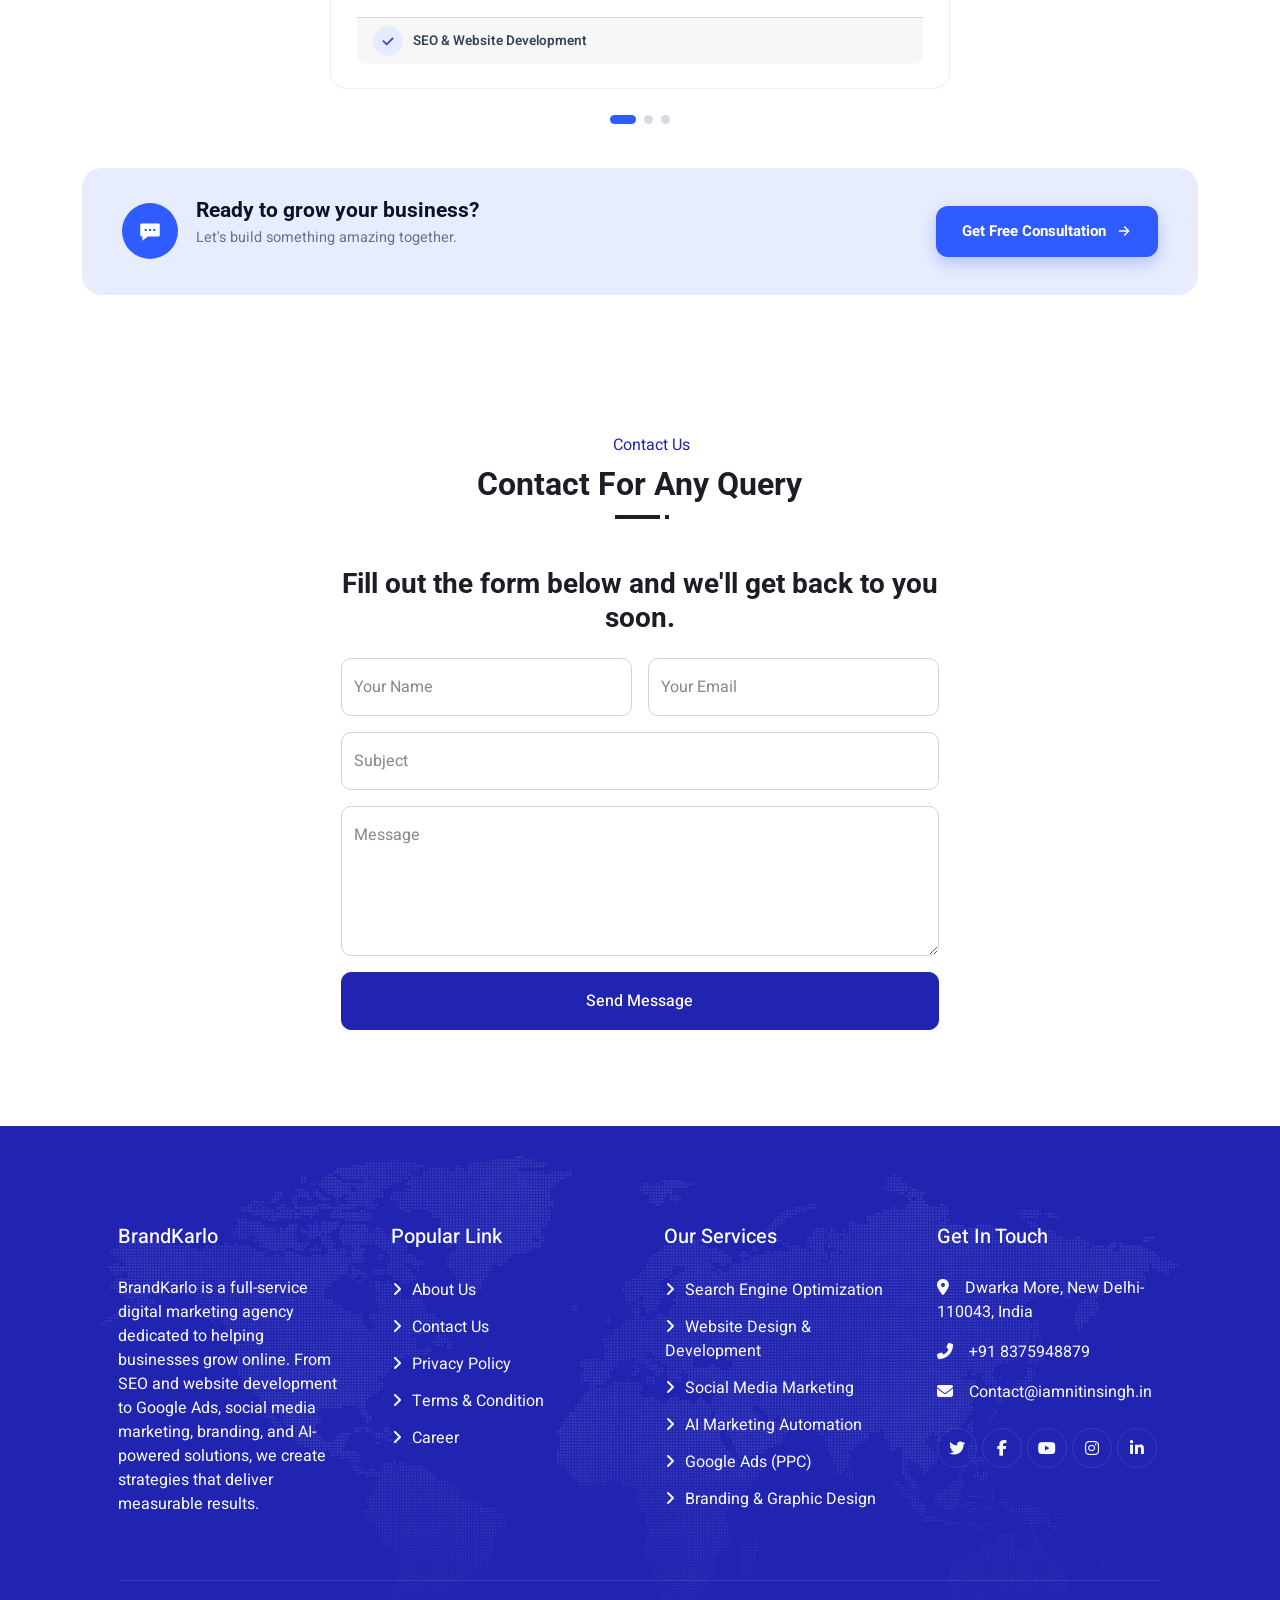
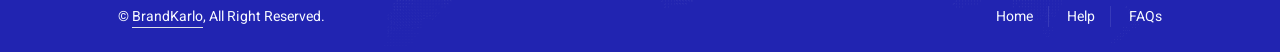
==== commit ce120020: "update seo" ====
--- a/index.html
+++ b/index.html
@@ -87,7 +87,7 @@
                 <a href="index.html" class="navbar-brand p-0">
                     <p class="navbar-logo m-0"><i class="fa fa-search me-2" aria-hidden="true"></i>Brand<span class="fs-5">Karlo</span></p>
                 </a>
-                <button class="navbar-toggler" type="button" data-bs-toggle="collapse" data-bs-target="#navbarCollapse">
+                <button class="navbar-toggler" type="button" data-bs-toggle="collapse" data-bs-target="#navbarCollapse" aria-controls="navbarCollapse" aria-expanded="false" aria-label="Toggle navigation">
                     <span class="fa fa-bars"></span>
                 </button>
                 <div class="collapse navbar-collapse" id="navbarCollapse">
@@ -260,7 +260,7 @@
                         </div>
                     </div>
                     <div class="col-lg-6">
-                        <img class="img-fluid wow zoomIn" data-wow-delay="0.5s" src="img/about.jpg" alt="BrandKarlo team working on a digital marketing strategy">
+                        <img class="img-fluid wow zoomIn" data-wow-delay="0.5s" src="img/about.jpg" alt="BrandKarlo team working on a digital marketing strategy" width="600" height="425" loading="lazy" decoding="async">
                     </div>
                 </div>
             </div>
@@ -617,7 +617,7 @@
       <article class="card" data-category="website">
         <div class="card-preview preview-website has-img">
           <span class="tag">Website</span>
-          <img class="project-img" src="img/projects/project-4.jpg" alt="iamnitinsingh.in portfolio website project">
+          <img class="project-img" src="img/projects/project-4.jpg" alt="iamnitinsingh.in portfolio website project" width="900" height="900" loading="lazy" decoding="async">
         </div>
         <div class="card-body">
           <div class="card-meta">
@@ -638,7 +638,7 @@
       <article class="card" data-category="website">
         <div class="card-preview preview-shopify has-img">
           <span class="tag">Shopify Store</span>
-          <img class="project-img" src="img/projects/project-1.jpg" alt="ActiveChamp Shopify store project">
+          <img class="project-img" src="img/projects/project-1.jpg" alt="ActiveChamp Shopify store project" width="900" height="600" loading="lazy" decoding="async">
         </div>
         <div class="card-body">
           <div class="card-meta">
@@ -659,7 +659,7 @@
       <article class="card" data-category="seo">
         <div class="card-preview preview-seo has-img">
           <span class="tag">SEO</span>
-          <img class="project-img" src="img/projects/project-3.jpg" alt="Business Growth SEO campaign project">
+          <img class="project-img" src="img/projects/project-3.jpg" alt="Business Growth SEO campaign project" width="900" height="600" loading="lazy" decoding="async">
         </div>
         <div class="card-body">
           <div class="card-meta">
@@ -680,7 +680,7 @@
       <article class="card" data-category="ads">
         <div class="card-preview preview-ads has-img">
           <span class="tag">Google Ads</span>
-          <img class="project-img" src="img/projects/project-5.jpg" alt="Lead Generation Google Ads campaign project">
+          <img class="project-img" src="img/projects/project-5.jpg" alt="Lead Generation Google Ads campaign project" width="500" height="500" loading="lazy" decoding="async">
         </div>
         <div class="card-body">
           <div class="card-meta">
@@ -701,7 +701,7 @@
       <article class="card" data-category="branding">
         <div class="card-preview preview-branding has-img">
           <span class="tag">Branding</span>
-          <img class="project-img" src="img/projects/project-2.jpg" alt="Forest and Co skincare branding project">
+          <img class="project-img" src="img/projects/project-2.jpg" alt="Forest and Co skincare branding project" width="880" height="600" loading="lazy" decoding="async">
         </div>
         <div class="card-body">
           <div class="card-meta">
@@ -722,7 +722,7 @@
       <article class="card" data-category="social">
         <div class="card-preview preview-social has-img">
           <span class="tag">Social Media</span>
-          <img class="project-img" src="img/projects/project-3.jpg" alt="Engaging social media campaigns project">
+          <img class="project-img" src="img/projects/project-3.jpg" alt="Engaging social media campaigns project" width="900" height="600" loading="lazy" decoding="async">
         </div>
         <div class="card-body">
           <div class="card-meta">
@@ -1069,7 +1069,7 @@
 
 
         <!-- Back to Top -->
-        <a href="#" class="btn btn-lg btn-primary btn-lg-square back-to-top pt-2"><i class="bi bi-arrow-up"></i></a>
+        <a href="#" class="btn btn-lg btn-primary btn-lg-square back-to-top pt-2" aria-label="Back to top"><i class="bi bi-arrow-up" aria-hidden="true"></i></a>
     </div>
 
     <!-- JavaScript Libraries -->
